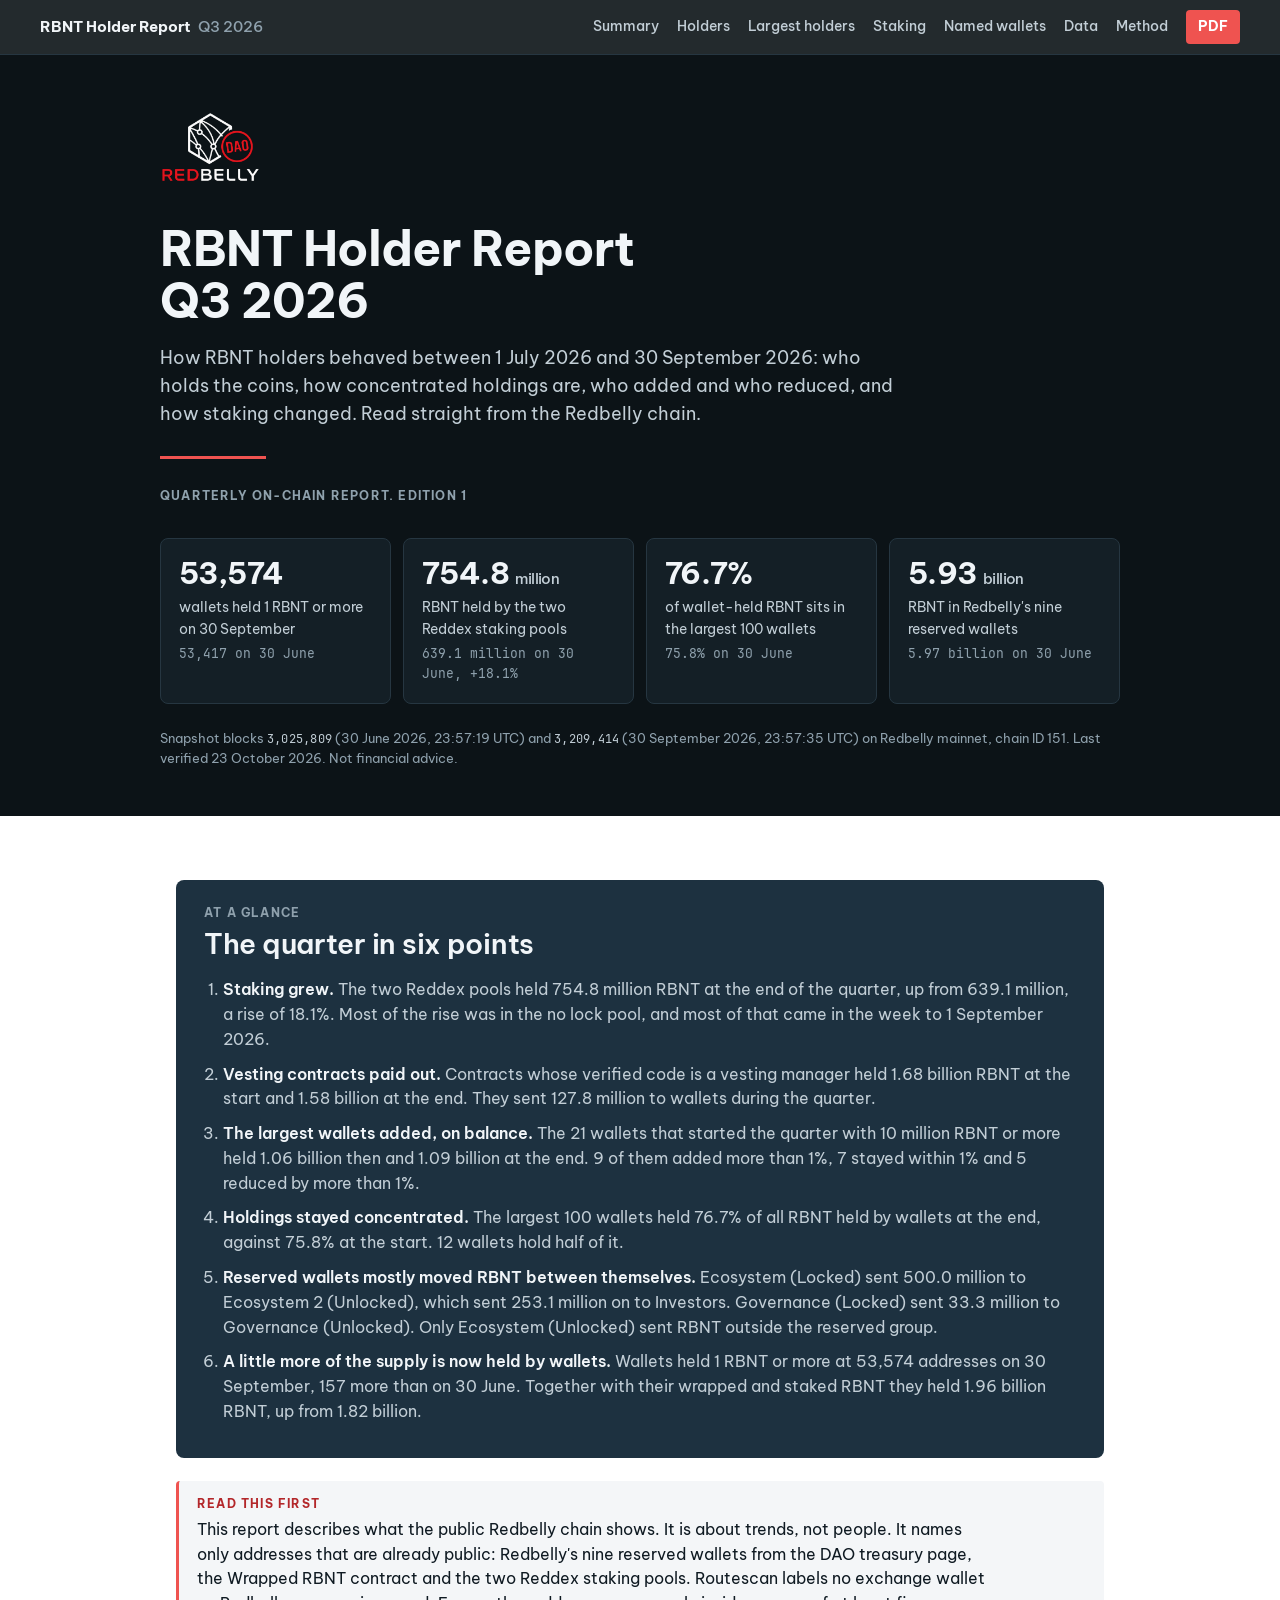
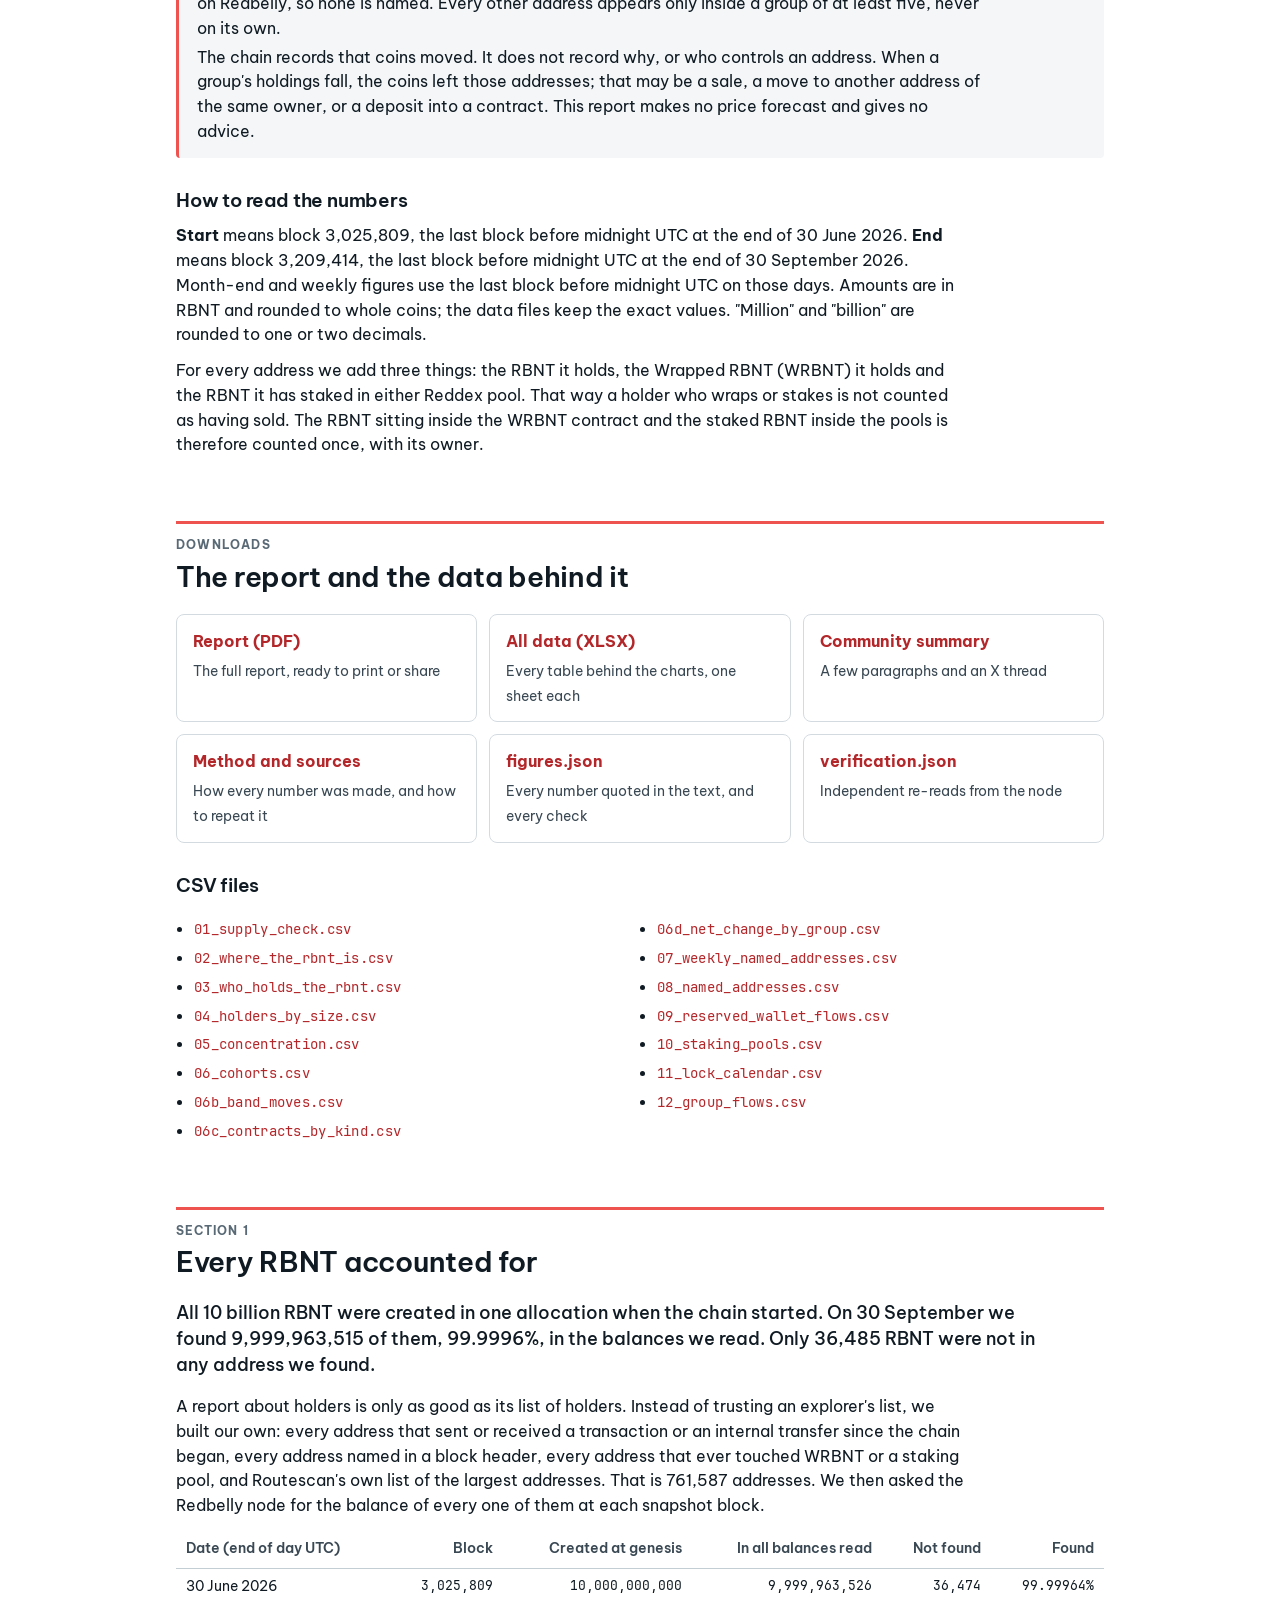
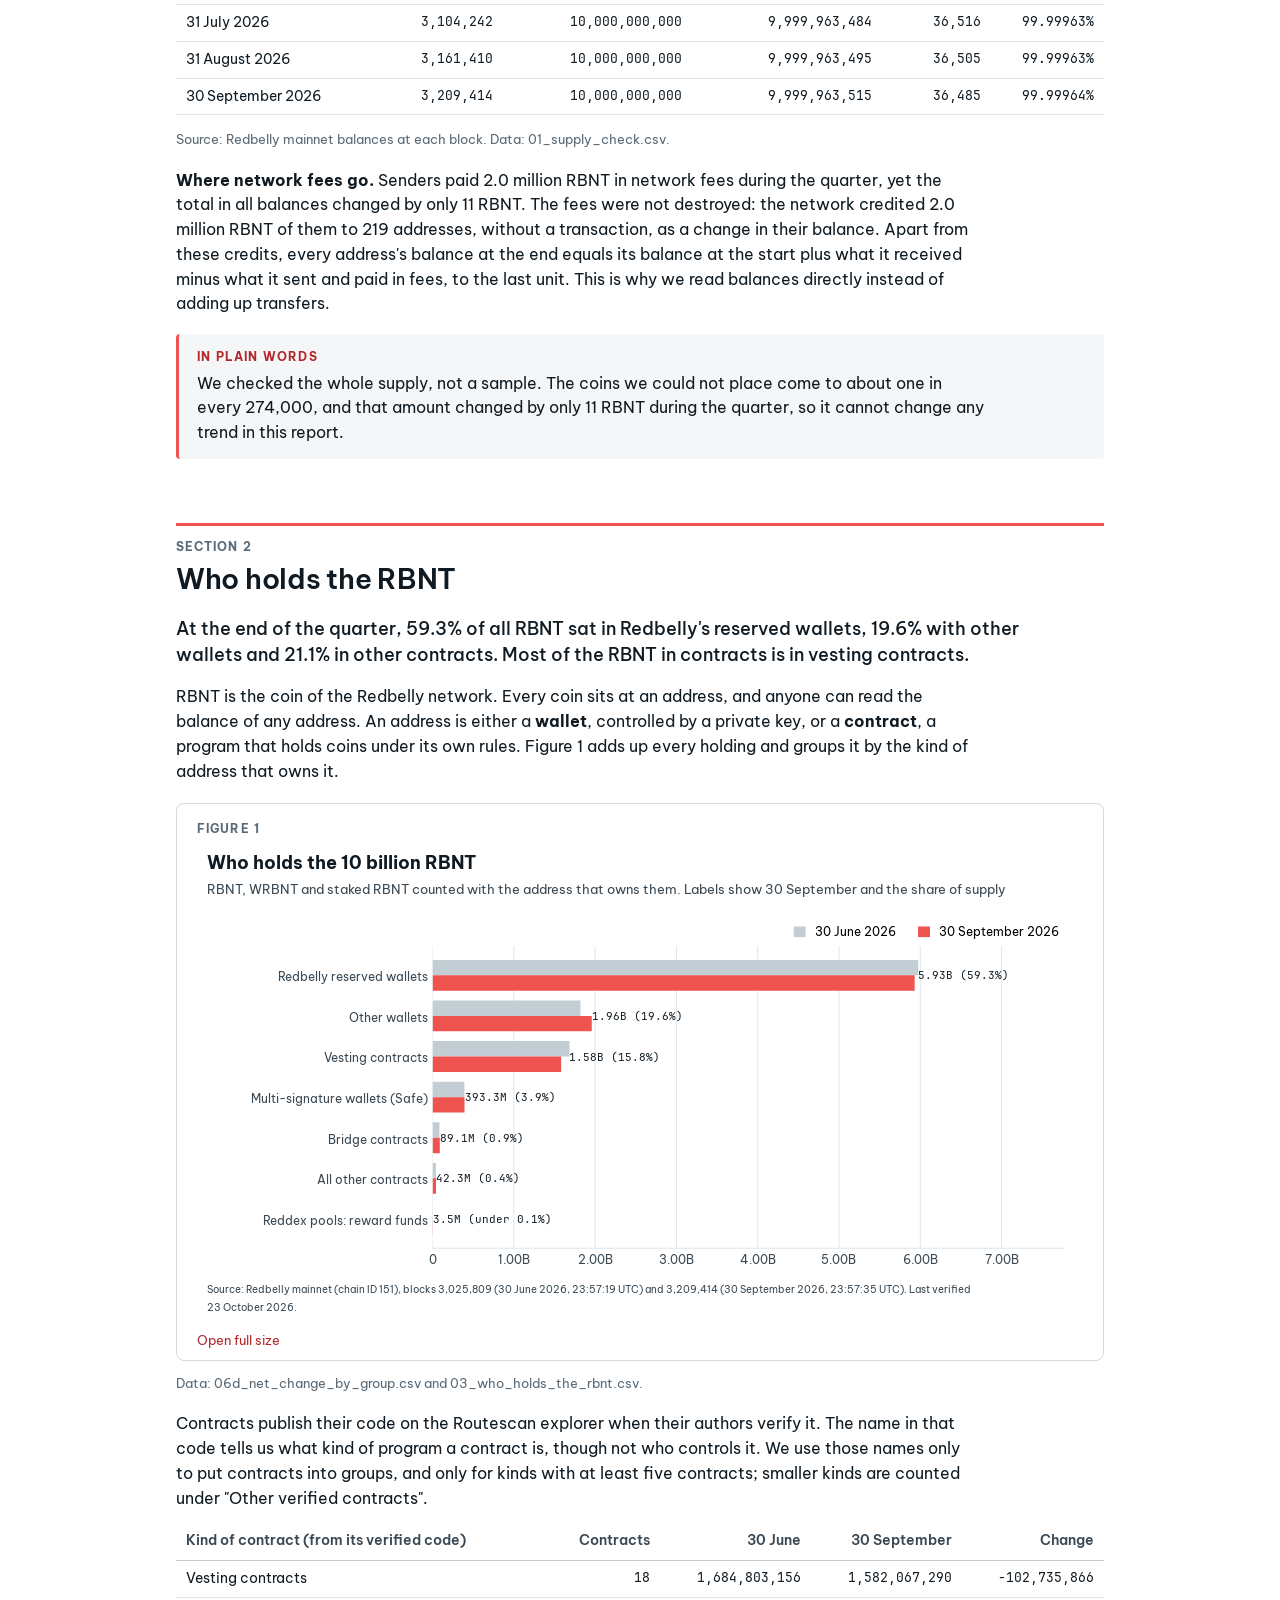
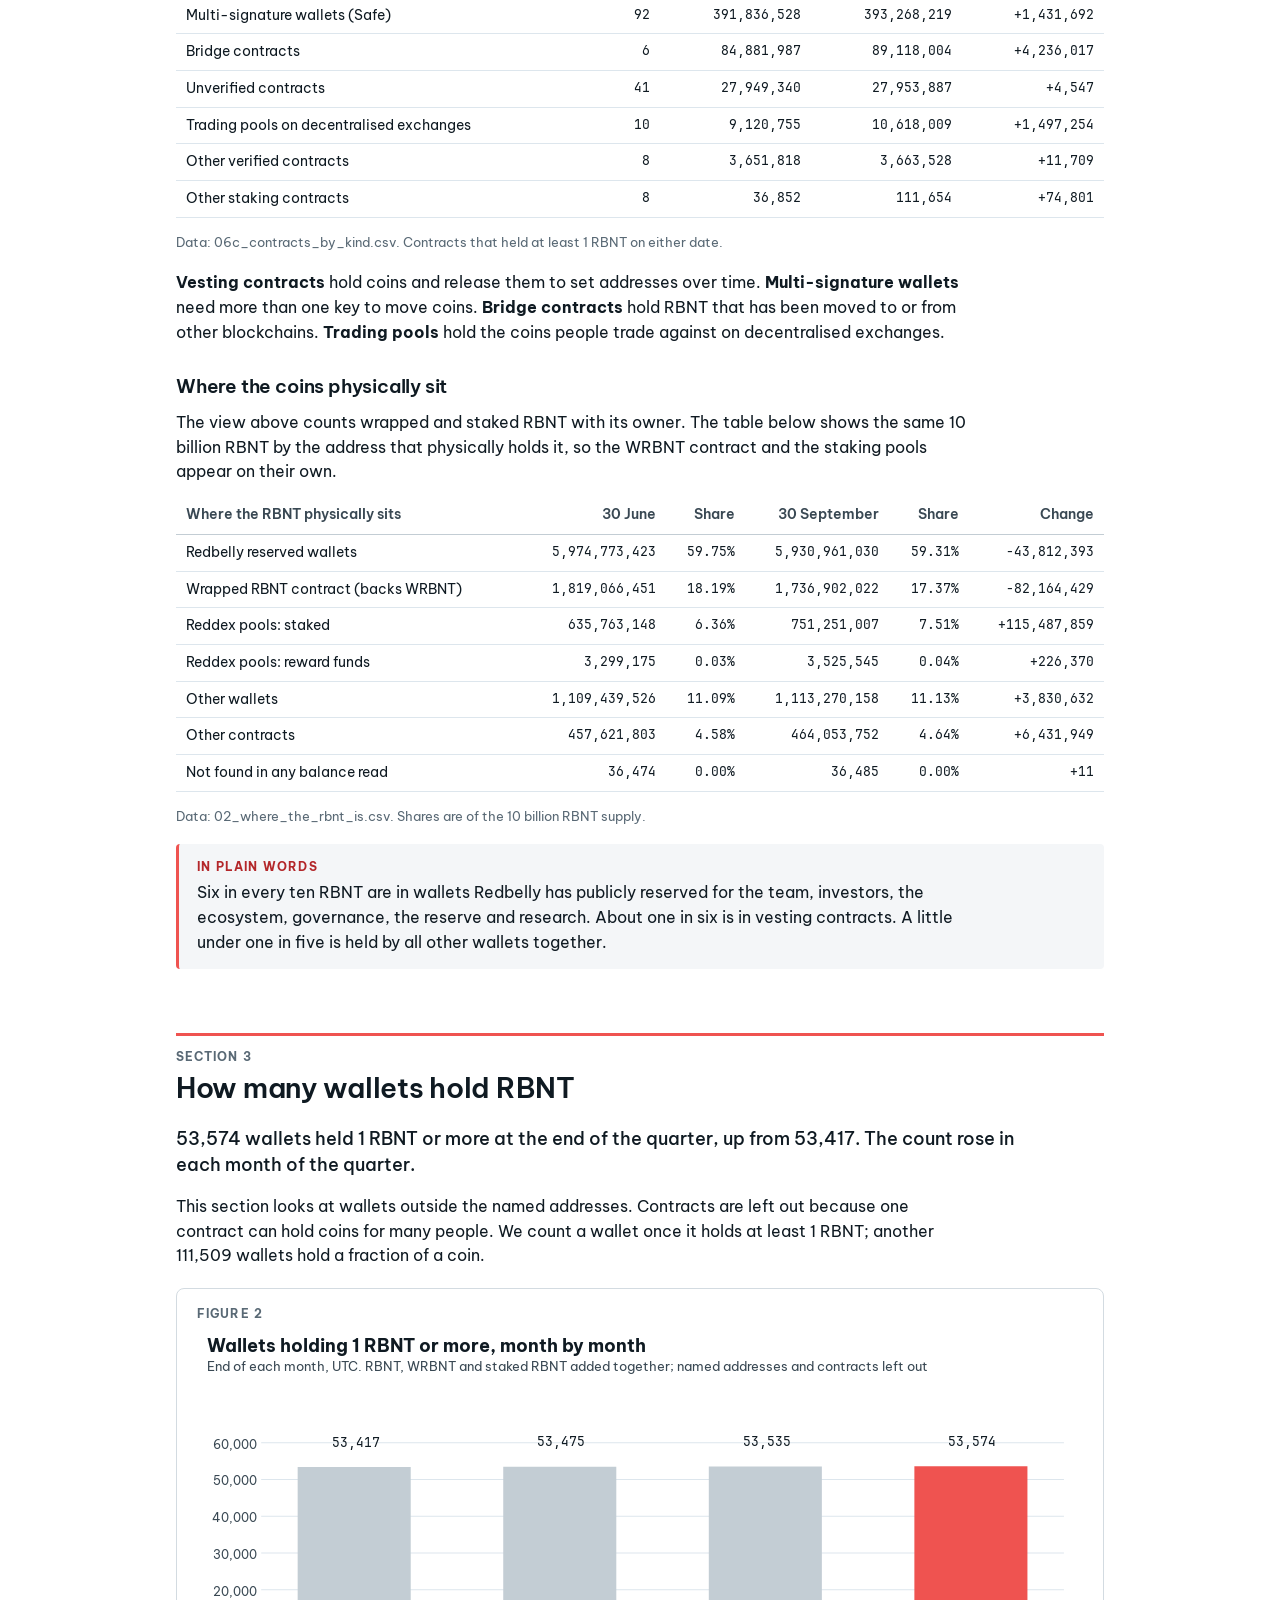
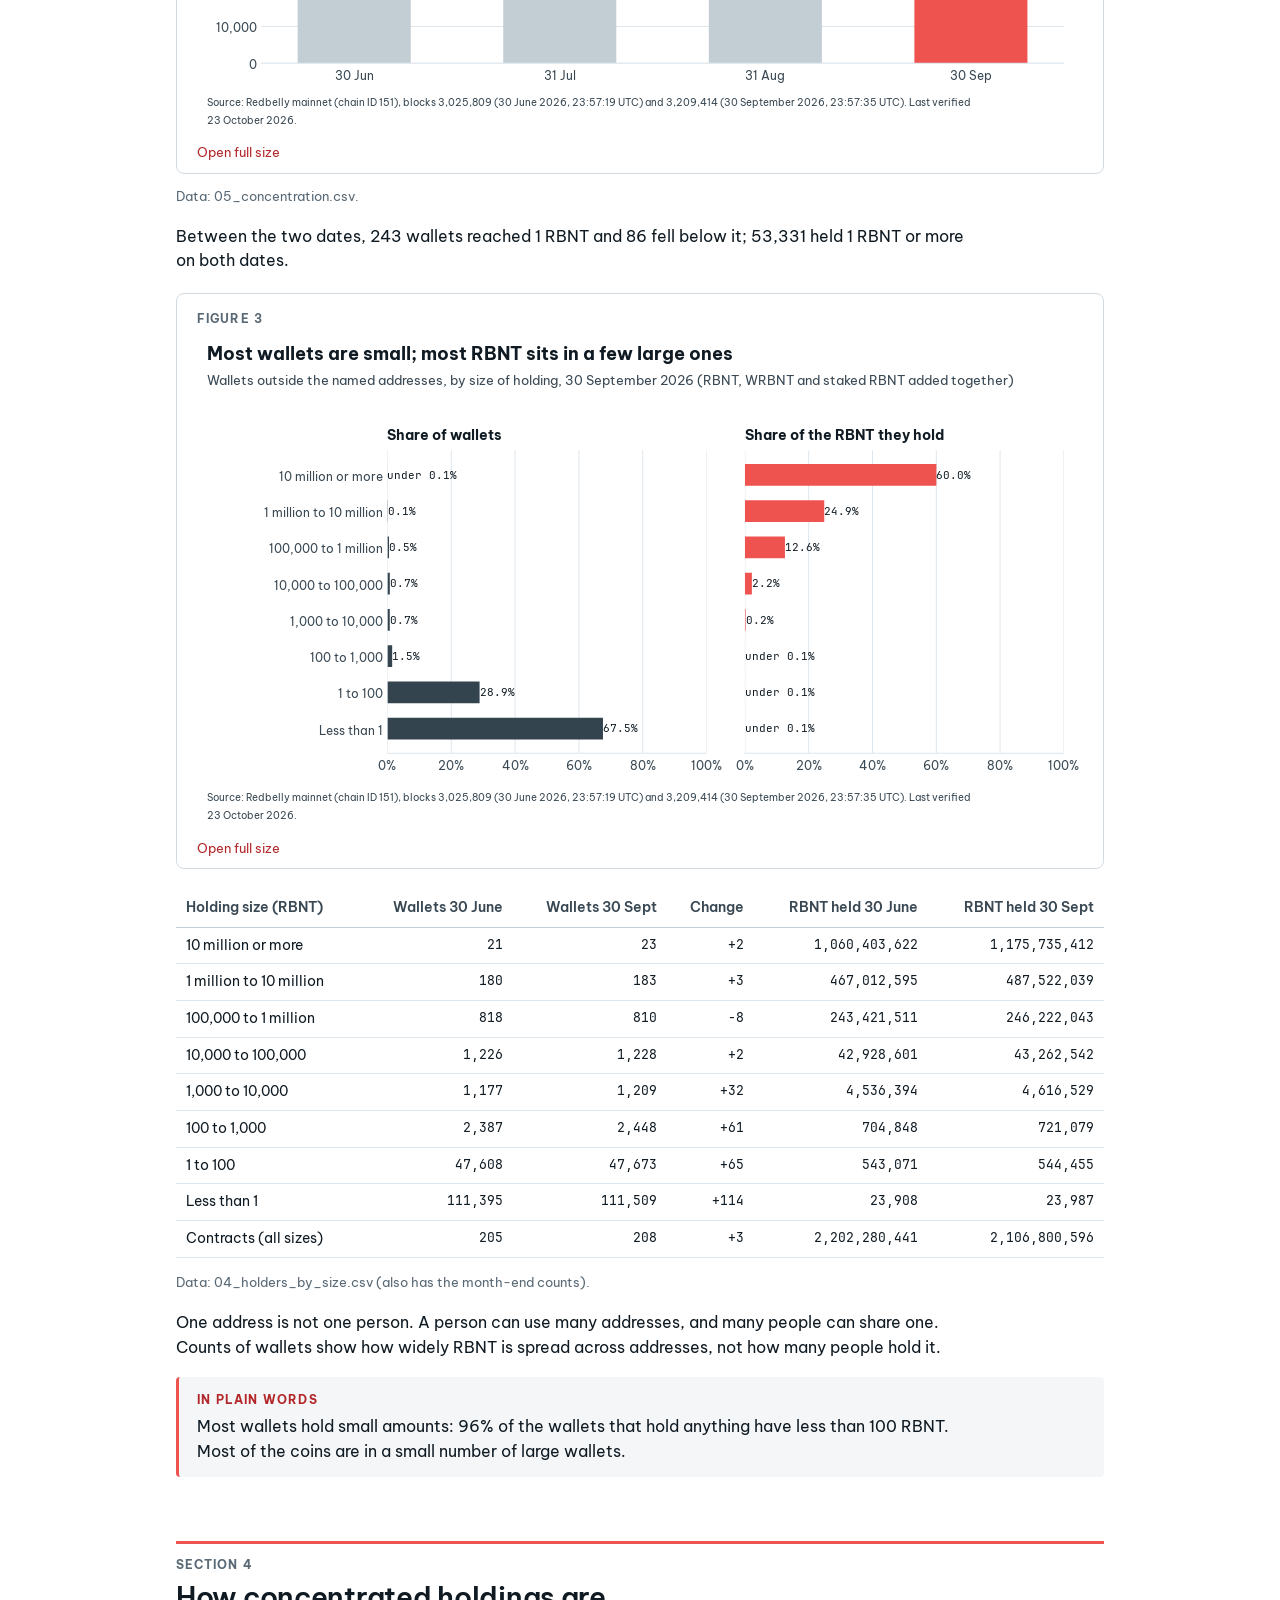
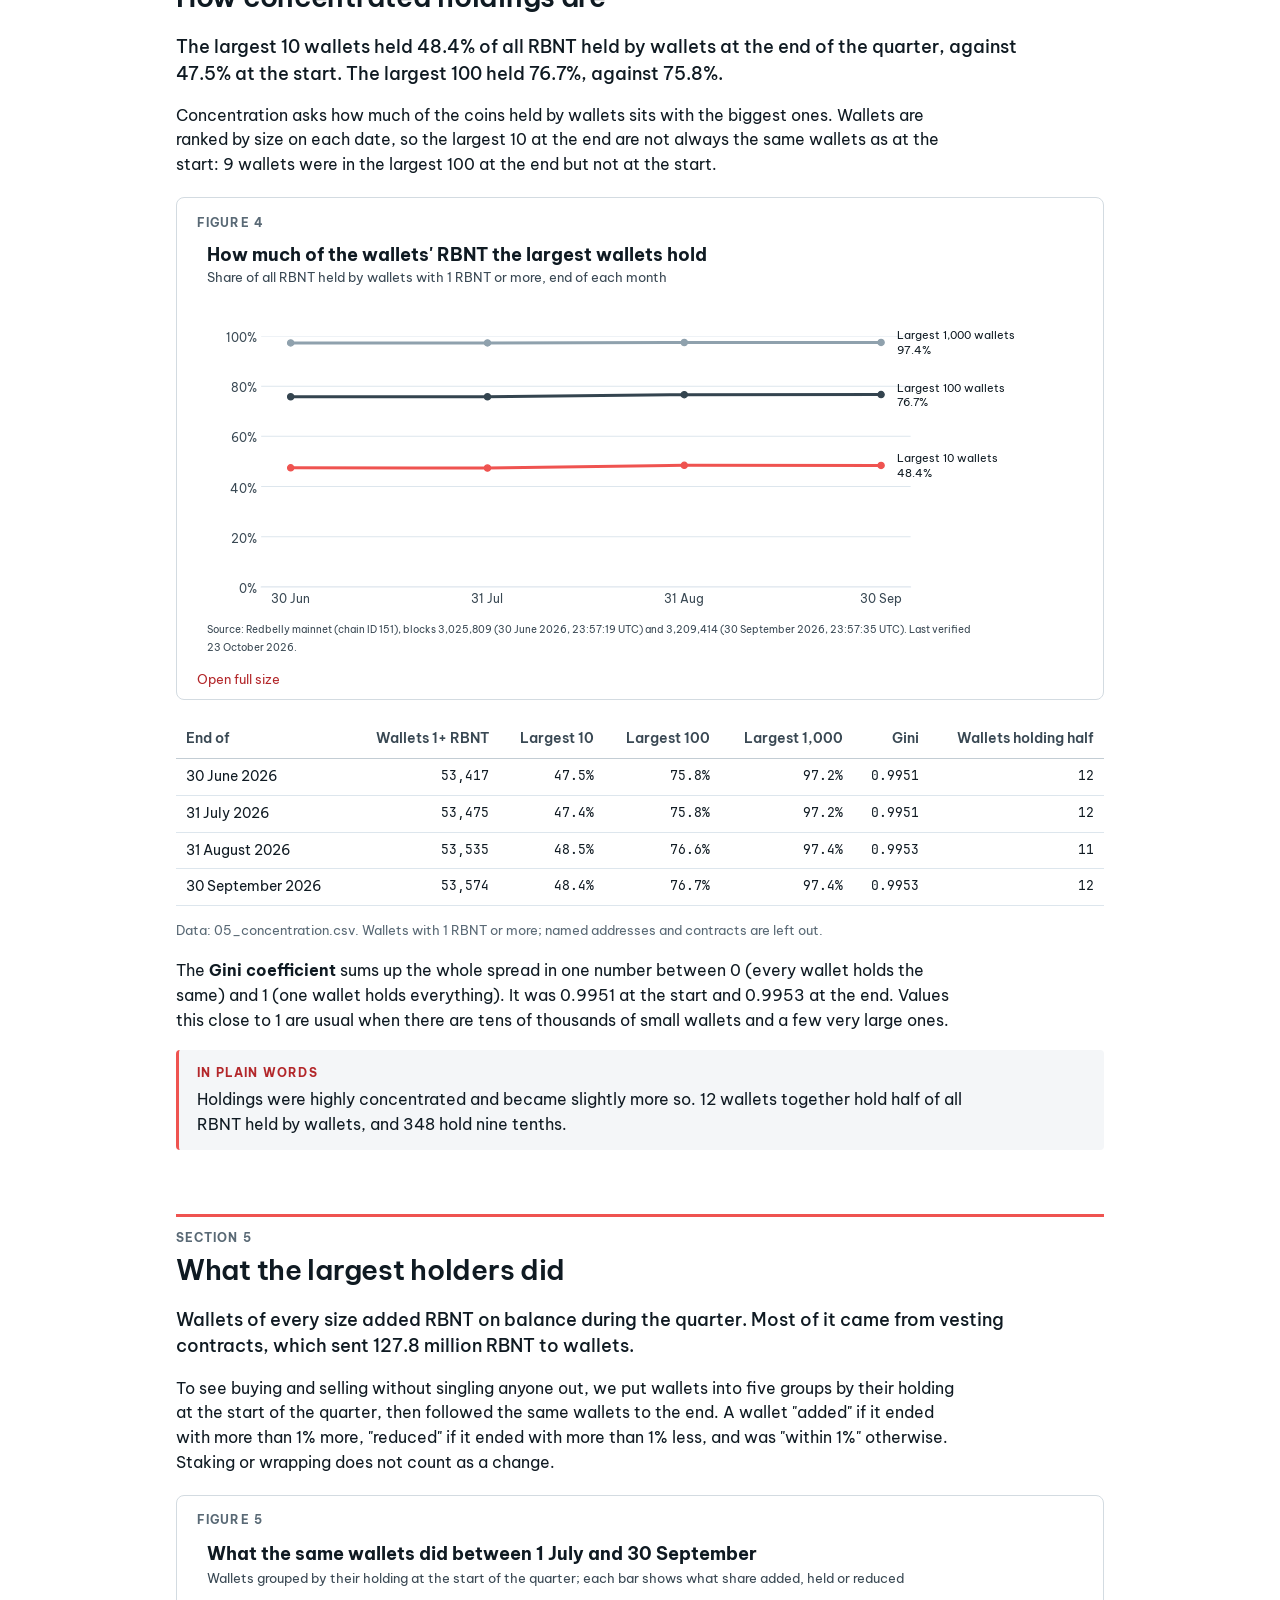
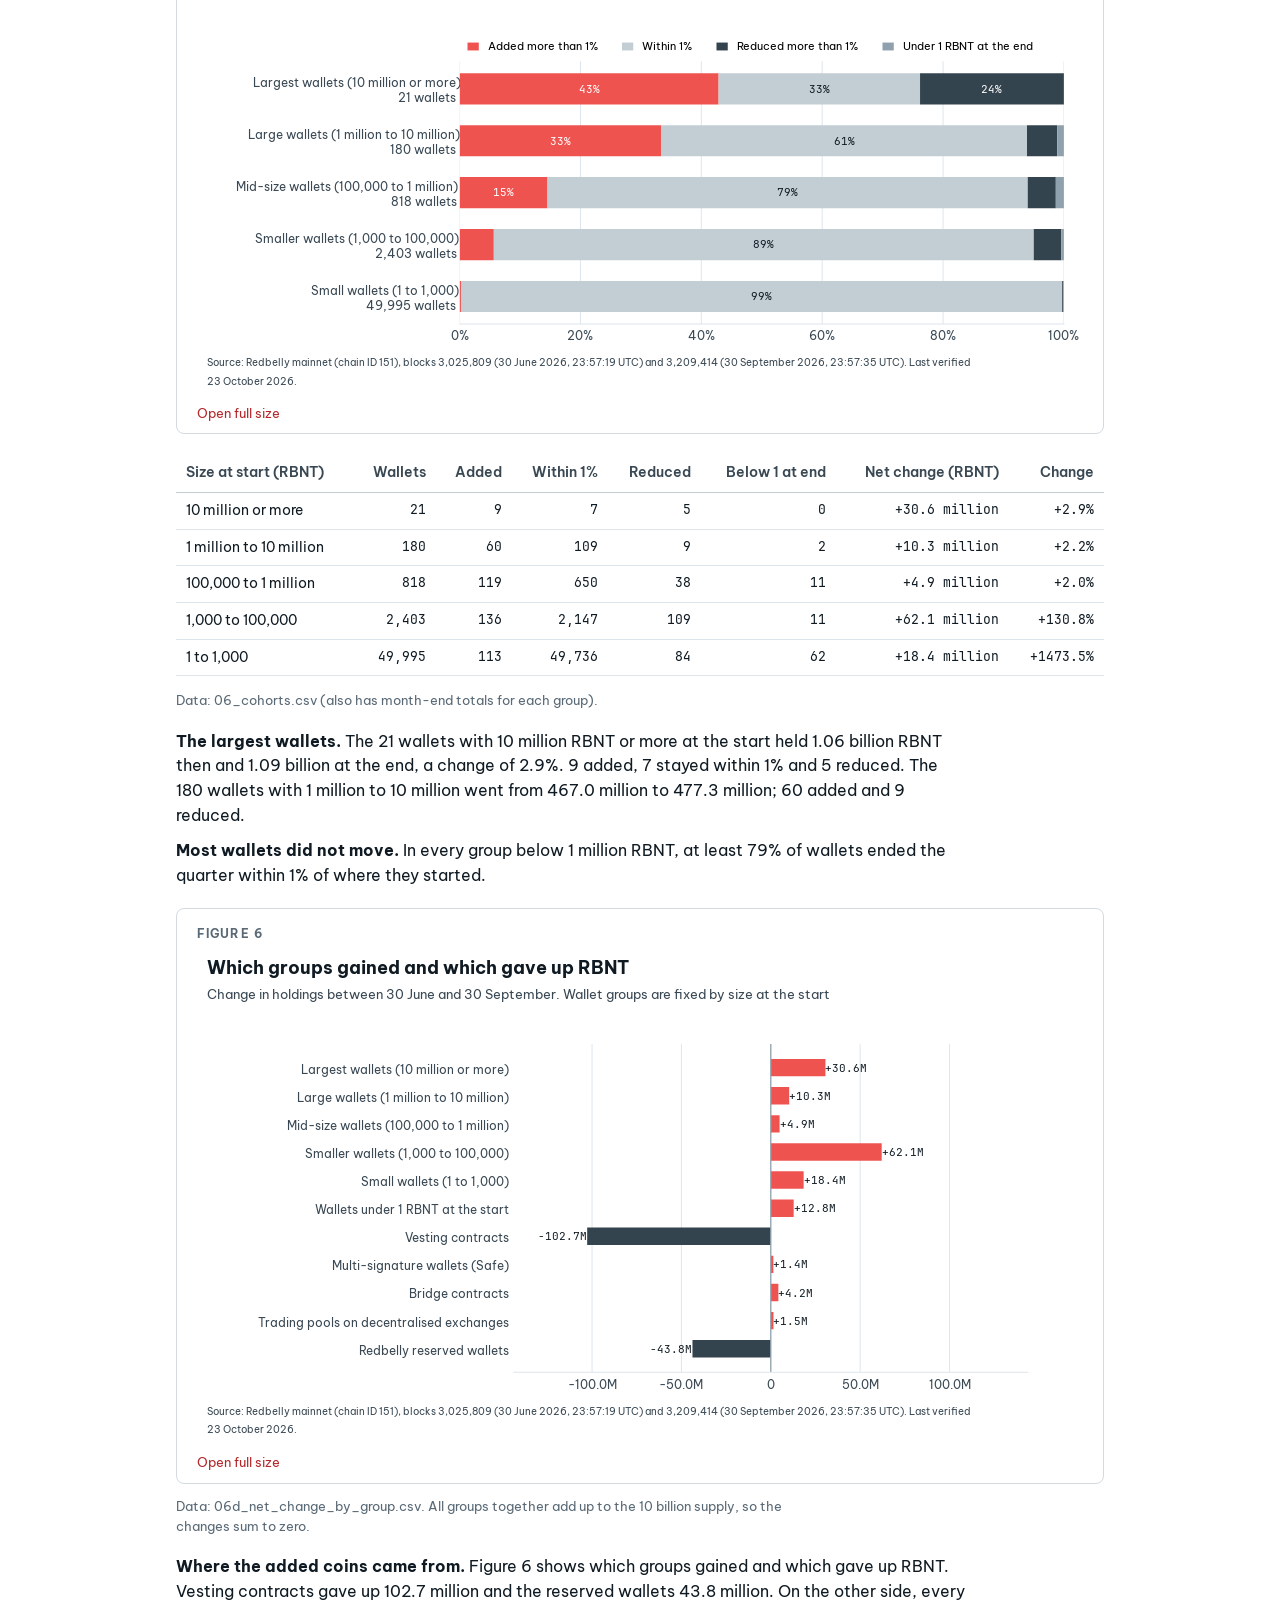
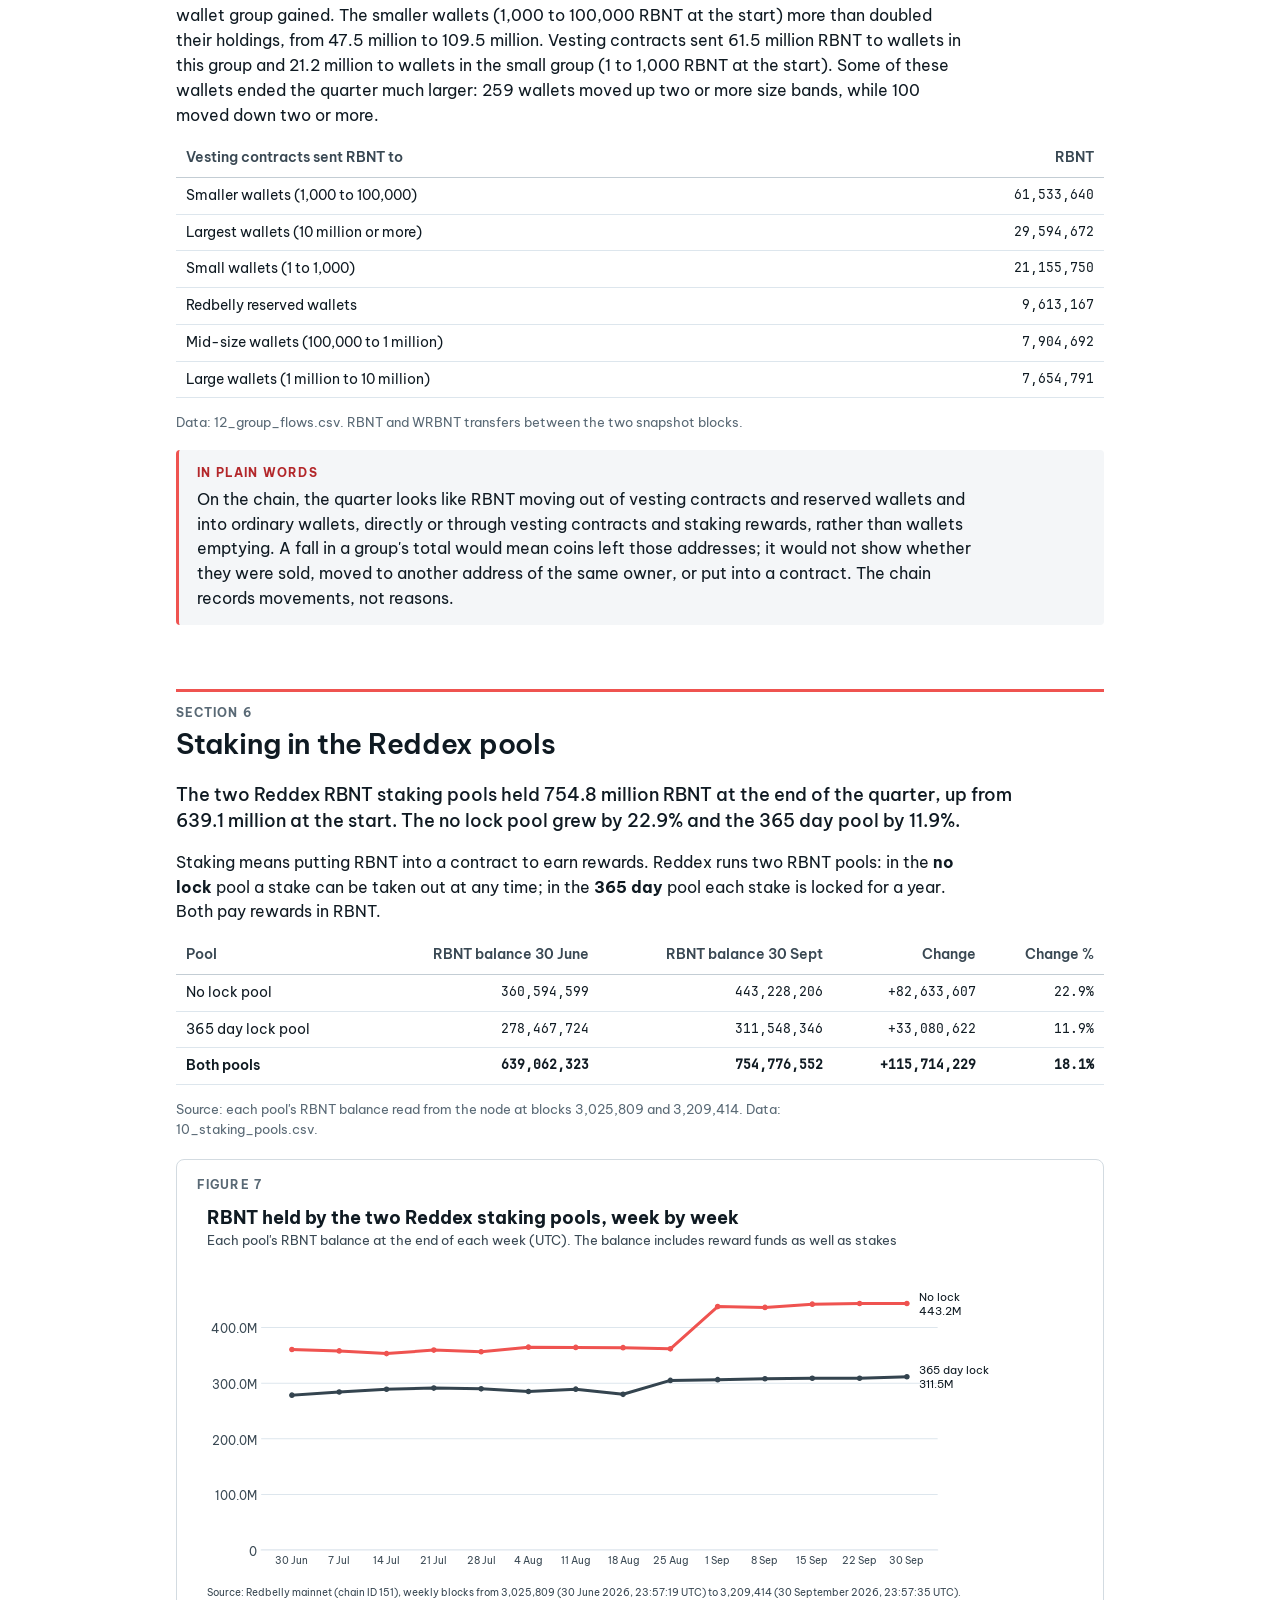
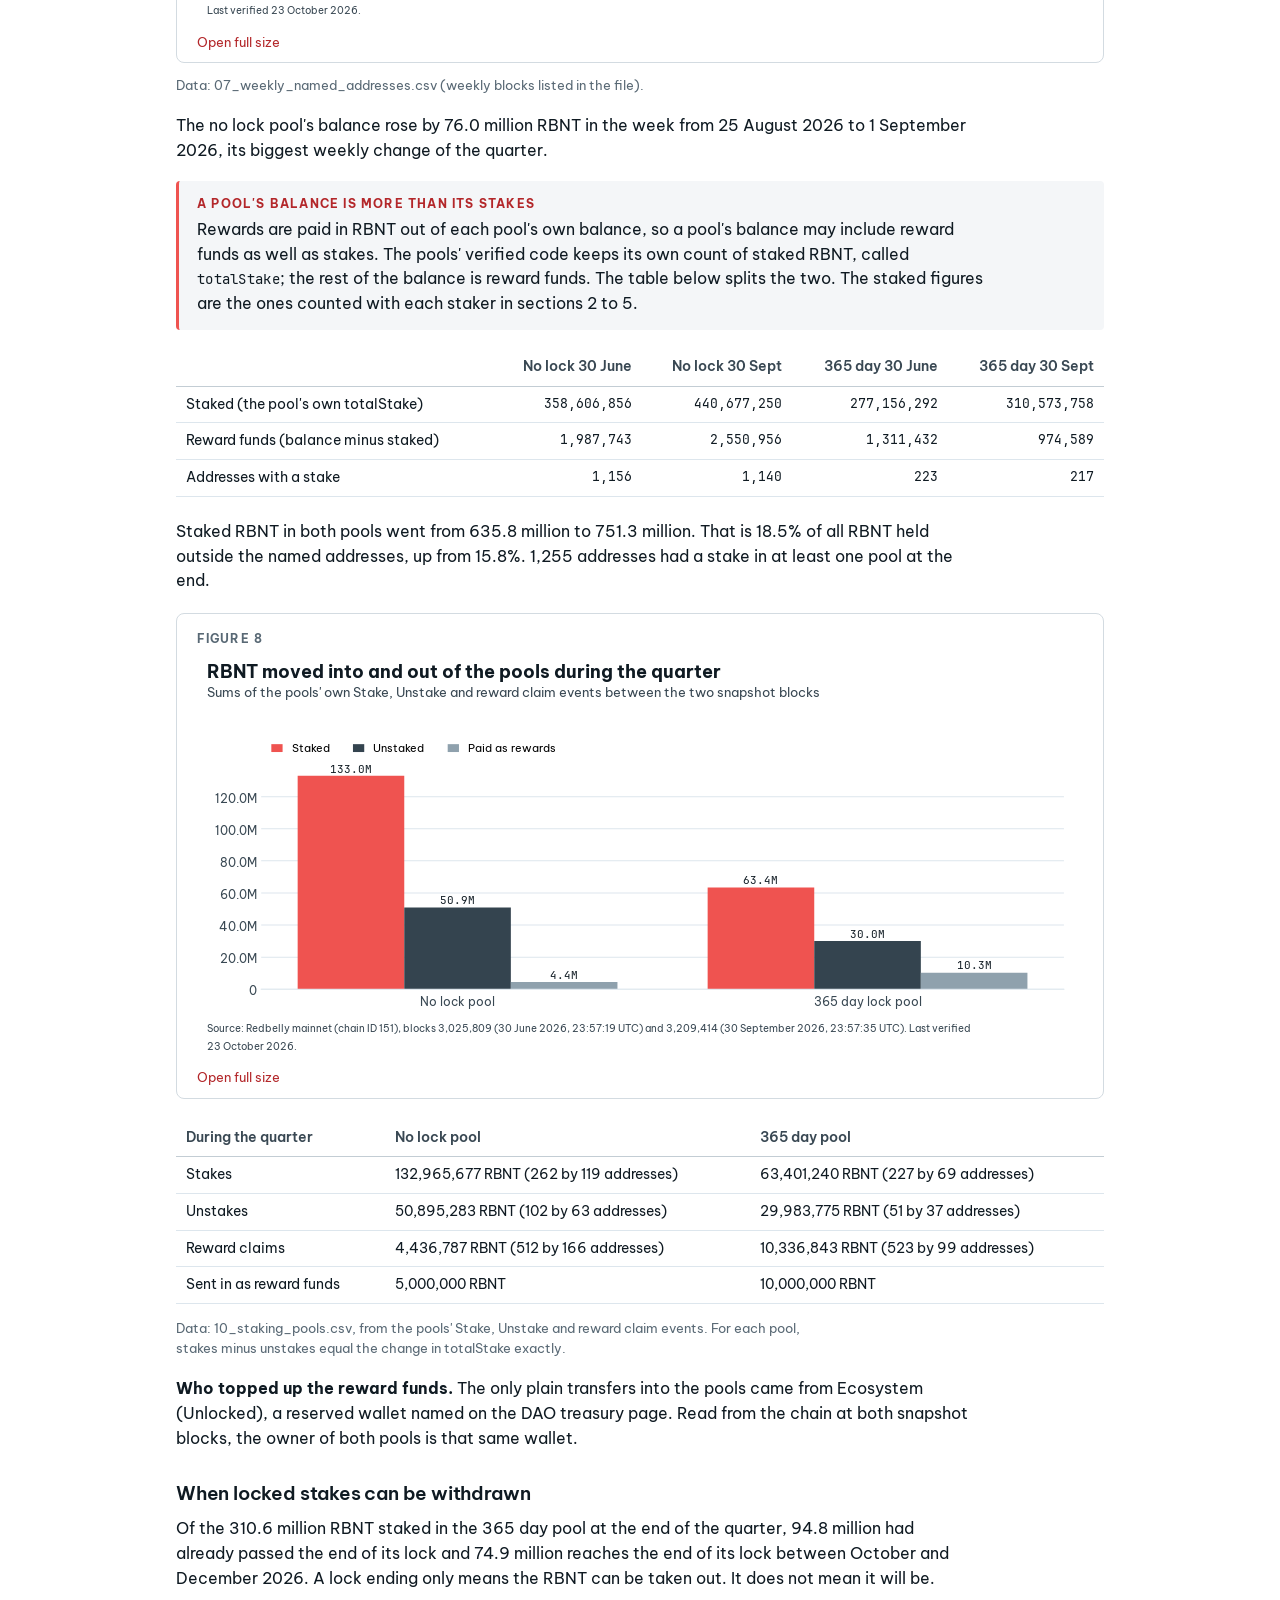
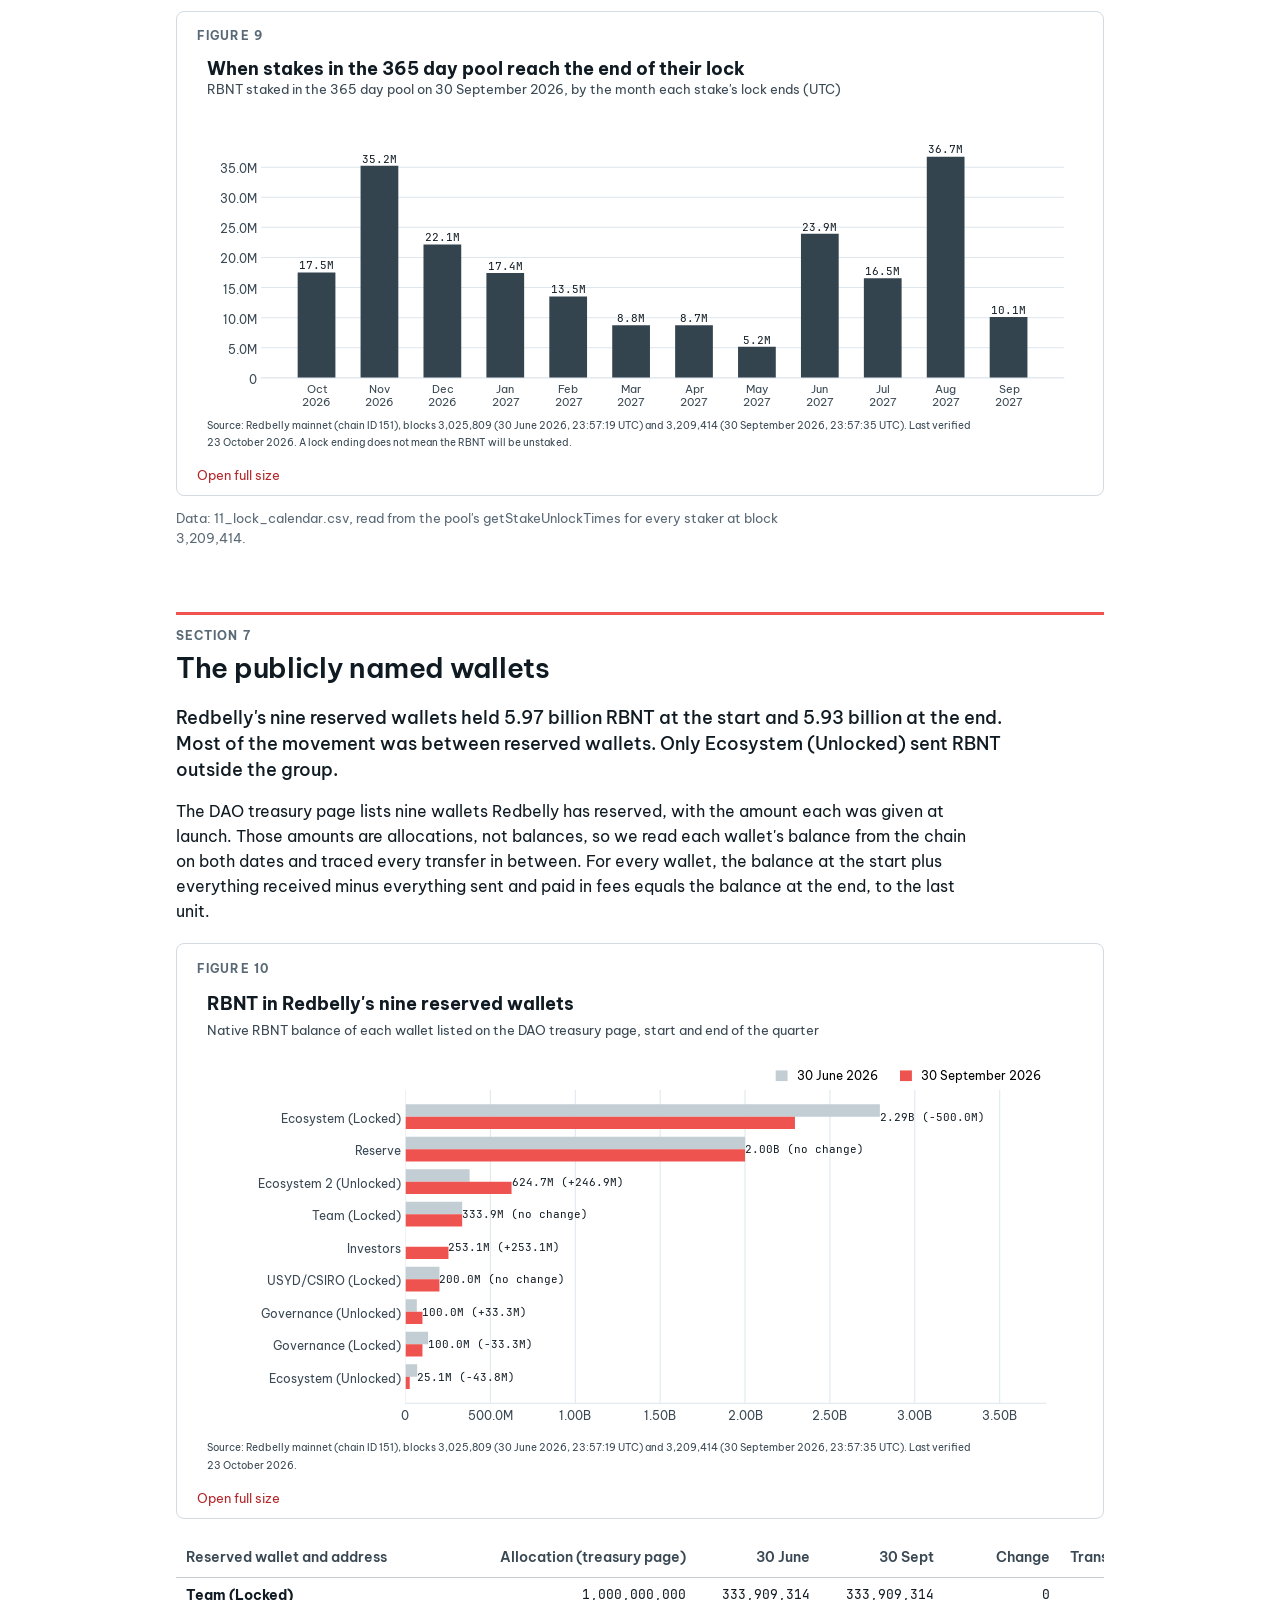
==== site/index.html @ 717b05c9 "Add website version of the report" ====
<!doctype html>
<html lang="en"><head><meta charset="utf-8"><meta name="viewport" content="width=device-width, initial-scale=1">
<title>RBNT Holder Report Q3 2026</title>
<meta name="description" content="How RBNT holders behaved between 1 July 2026 and 30 September 2026: holdings, concentration, accumulation, staking and the publicly named wallets, read from the Redbelly chain.">
<meta property="og:title" content="RBNT Holder Report Q3 2026"><meta property="og:description" content="How RBNT holders behaved between 1 July 2026 and 30 September 2026: holdings, concentration, accumulation, staking and the publicly named wallets, read from the Redbelly chain.">
<meta property="og:type" content="article"><meta property="og:image" content="og_1200x630.png">
<meta name="twitter:card" content="summary_large_image">
<link rel="icon" type="image/png" href="assets/icon.png">
<style>/* RBNT Holder Report. Values from the Redbelly DAO Task Board brand kit
   (light theme for the page, dark steel for hero and summary bands). */
@font-face { font-family: "Be Vietnam Pro"; font-weight: 400; src: url("assets/fonts/BeVietnamPro-Regular.ttf"); }
@font-face { font-family: "Be Vietnam Pro"; font-weight: 400; font-style: italic; src: url("assets/fonts/BeVietnamPro-Italic.ttf"); }
@font-face { font-family: "Be Vietnam Pro"; font-weight: 500; src: url("assets/fonts/BeVietnamPro-Medium.ttf"); }
@font-face { font-family: "Be Vietnam Pro"; font-weight: 600; src: url("assets/fonts/BeVietnamPro-SemiBold.ttf"); }
@font-face { font-family: "Be Vietnam Pro"; font-weight: 700; src: url("assets/fonts/BeVietnamPro-Bold.ttf"); }
@font-face { font-family: "JetBrains Mono"; font-weight: 400; src: url("assets/fonts/JetBrainsMono-Regular.ttf"); }
@font-face { font-family: "JetBrains Mono"; font-weight: 500; src: url("assets/fonts/JetBrainsMono-Medium.ttf"); }

:root {
  --brand: #EF5350;
  --primary: #B3272A;
  --surface: #EDF1F4;
  --card: #FFFFFF;
  --steel-light: #DDE6ED;
  --panel-edge: #D3DBE1;
  --on-surface: #0F1A22;
  --on-surface-variant: #394853;
  --outline: #596975;
  --outline-variant: #C3CDD4;
  --dark-surface: #0c1317;
  --dark-steel: #1d3140;
  --dark-slate: #141f26;
  --dark-edge: #263641;
  --dark-text: #f1f5f8;
  --dark-text-2: #c2ced6;
  --dark-muted: #8fa1ad;
  --dark-accent: #ffb3ae;
  --sans: "Be Vietnam Pro", ui-sans-serif, system-ui, sans-serif;
  --mono: "JetBrains Mono", ui-monospace, monospace;
}

@page {
  size: A4; margin: 16mm 16mm 20mm 16mm;
  @bottom-left { content: "RBNT Holder Report, Q3 2026. Not financial advice."; font-family: "Be Vietnam Pro", sans-serif; font-size: 7pt; color: #596975; }
  @bottom-right { content: counter(page) " / " counter(pages); font-family: "JetBrains Mono", monospace; font-size: 7pt; color: #596975; }
}
@page :first { margin: 0; @bottom-left { content: none; } @bottom-right { content: none; } }

* { box-sizing: border-box; }
html { background: #FFFFFF; }
body {
  margin: 0; font-family: var(--sans); font-size: 10.5pt; line-height: 1.5; color: var(--on-surface);
  background: #FFFFFF; -webkit-print-color-adjust: exact; print-color-adjust: exact;
}
.mono, code, .addr { font-family: var(--mono); font-size: 0.9em; letter-spacing: 0.02em; }
.addr { word-break: break-all; }
.addr-small { font-family: var(--mono); font-size: 6.8pt; color: var(--on-surface-variant); white-space: nowrap; }
table.first-wide td:first-child, table.first-wide th:first-child { white-space: nowrap; }
.checks { columns: 2; column-gap: 6mm; padding-left: 0; list-style: none; }
p { margin: 0 0 8pt; max-width: 170mm; }
a { color: var(--primary); text-decoration: none; }
h1, h2, h3 { margin: 0; letter-spacing: -0.01em; }
h2 { font-size: 18pt; font-weight: 600; margin: 0 0 6pt; }
h3 { font-size: 12pt; font-weight: 600; margin: 12pt 0 4pt; }
.label { font-size: 8pt; font-weight: 700; letter-spacing: 0.1em; text-transform: uppercase; color: var(--outline); }

/* Cover: dark steel band */
.cover {
  height: 297mm; width: 210mm; background: var(--dark-surface); color: var(--dark-text);
  padding: 22mm 18mm 16mm; display: flex; flex-direction: column; page-break-after: always;
}
.cover .logo { height: 22mm; width: auto; align-self: flex-start; }
.cover .label { color: var(--dark-muted); }
.cover h1 { font-size: 34pt; line-height: 1.1; font-weight: 700; letter-spacing: -0.02em; margin: 22mm 0 4mm; }
.cover .sub { font-size: 14pt; color: var(--dark-text-2); max-width: 150mm; }
.cover .accent-rule { width: 28mm; height: 3px; background: var(--brand); margin: 8mm 0; }
.tiles { display: grid; grid-template-columns: 1fr 1fr; gap: 4mm; margin-top: auto; }
.tile { background: var(--dark-slate); border: 1px solid var(--dark-edge); border-radius: 8px; padding: 5mm; }
.tile .big { font-size: 22pt; font-weight: 700; letter-spacing: -0.02em; line-height: 1.1; }
.tile .big small { font-size: 11pt; font-weight: 500; color: var(--dark-text-2); }
.tile .what { color: var(--dark-text-2); font-size: 9.5pt; margin-top: 2mm; }
.tile .was { color: var(--dark-muted); font-size: 8.5pt; margin-top: 1mm; font-family: var(--mono); }
.cover .verified { margin-top: 6mm; font-size: 8.5pt; color: var(--dark-muted); }
.cover .verified .mono { color: var(--dark-text-2); }

/* Summary band, dark in both themes */
.band { background: var(--dark-steel); color: var(--dark-text); border-radius: 8px; padding: 6mm 7mm; margin: 0 0 6mm; }
.band h2 { color: var(--dark-text); }
.band .label { color: var(--dark-muted); }
.band ol { margin: 3mm 0 0; padding-left: 5mm; }
.band li { margin-bottom: 2.4mm; color: var(--dark-text-2); }
.band li b { color: var(--dark-text); font-weight: 600; }

section { page-break-before: always; }
section.flow { page-break-before: auto; }
.section-head { border-top: 3px solid var(--brand); padding-top: 3mm; margin-bottom: 4mm; }
.lead { font-size: 12pt; font-weight: 500; line-height: 1.45; color: var(--on-surface); margin-bottom: 4mm; }

.card { background: var(--card); border: 1px solid var(--panel-edge); border-radius: 8px; padding: 3mm 3mm 2mm; margin: 4mm 0; page-break-inside: avoid; }
.card svg { width: 100%; height: auto; display: block; }
.card .figno { font-size: 8pt; font-weight: 700; letter-spacing: 0.1em; color: var(--outline); padding: 1mm 2mm 0; }

.plain { background: #F4F6F8; border-left: 3px solid var(--brand); border-radius: 4px; padding: 3mm 4mm; margin: 4mm 0; page-break-inside: avoid; }
.plain .label { color: var(--primary); }
.plain p { margin: 1mm 0 0; }

table { width: 100%; border-collapse: collapse; font-size: 8.8pt; margin: 3mm 0 5mm; background: var(--card); page-break-inside: avoid; }
th { text-align: left; font-weight: 600; color: var(--on-surface-variant); border-bottom: 1px solid var(--outline-variant); padding: 1.6mm 2mm; vertical-align: bottom; }
td { border-bottom: 1px solid var(--steel-light); padding: 1.4mm 2mm; vertical-align: top; }
td.n, th.n { text-align: right; white-space: nowrap; }
td.n { font-family: var(--mono); font-size: 8.4pt; }
tr.total td { font-weight: 600; border-top: 1px solid var(--outline-variant); }
.src { font-size: 8pt; color: var(--outline); margin-top: -3mm; margin-bottom: 4mm; }

.checks li { margin-bottom: 1mm; break-inside: avoid; }
.tick { color: #15803D; font-weight: 700; }
.glossary dt { font-weight: 600; margin-top: 2mm; }
.glossary dd { margin: 0 0 1mm 0; color: var(--on-surface-variant); }
.small { font-size: 8.8pt; color: var(--on-surface-variant); }
.cols { display: grid; grid-template-columns: 1fr 1fr; gap: 6mm; }
.footer-note { font-size: 8pt; color: var(--outline); border-top: 1px solid var(--outline-variant); padding-top: 2mm; margin-top: 8mm; }
table.sources td:nth-child(2) { word-break: break-all; font-size: 7.6pt; width: 34%; }
table.sources td:last-child { white-space: nowrap; }

/* ---------- Screen (the website). Print and PDF use the rules above. ---------- */
.screen-only { display: none; }
@media screen {
  .screen-only { display: block; }
  body { font-size: 16px; line-height: 1.55; }
  p { max-width: 72ch; }
  body > section, main.doc { max-width: 960px; margin: 0 auto; padding: 0 16px; }
  body > section { margin-top: 64px; scroll-margin-top: 72px; }
  section, section.flow { page-break-before: auto; }
  .section-head { padding-top: 12px; margin-bottom: 16px; }
  h2 { font-size: 28px; }
  h3 { font-size: 19px; margin: 28px 0 8px; }
  .lead { font-size: 18px; margin-bottom: 16px; }
  .label { font-size: 12px; }

  .nav {
    position: sticky; top: 0; z-index: 20; display: flex; align-items: center; justify-content: space-between;
    gap: 16px; flex-wrap: wrap; padding: 10px max(16px, calc((100% - 1200px) / 2));
    background: rgba(12, 19, 23, 0.9); backdrop-filter: blur(14px); -webkit-backdrop-filter: blur(14px);
    border-bottom: 1px solid var(--dark-edge);
  }
  .nav a { color: var(--dark-text-2); font-size: 14px; font-weight: 500; }
  .nav a:hover { color: var(--dark-accent); }
  .nav .brand { color: var(--dark-text); font-weight: 700; font-size: 15px; }
  .nav .brand span { color: var(--dark-muted); font-weight: 500; margin-left: 4px; }
  .nav .links { display: flex; gap: 18px; flex-wrap: wrap; align-items: center; }
  .nav .pdf { background: var(--brand); color: #fff; padding: 6px 12px; border-radius: 4px; font-weight: 700; }
  .nav .pdf:hover { color: #fff; filter: brightness(1.06); }

  .cover { width: auto; height: auto; min-height: 0; padding: 56px max(16px, calc((100% - 960px) / 2)) 48px; }
  .cover .logo { height: 72px; }
  .cover h1 { font-size: clamp(34px, 6vw, 48px); margin: 40px 0 16px; }
  .cover .sub { font-size: 18px; max-width: 62ch; }
  .cover .accent-rule { margin: 28px 0; }
  .tiles { grid-template-columns: repeat(4, 1fr); gap: 12px; margin-top: 32px; }
  .tile { padding: 18px; }
  .tile .big { font-size: 30px; }
  .tile .what { font-size: 14px; }
  .tile .was { font-size: 13px; }
  .cover .verified { margin-top: 24px; font-size: 13px; }

  .band { padding: 24px 28px; }
  .band li { margin-bottom: 10px; }
  .plain { padding: 14px 18px; margin: 18px 0; }
  .card { padding: 12px 12px 10px; margin: 20px 0; }
  .card .figno { font-size: 12px; }
  .fullsize { font-size: 13px; padding: 4px 8px 0; }
  .src { font-size: 13px; margin-top: -8px; margin-bottom: 18px; }
  .small { font-size: 14px; }

  .tablewrap { overflow-x: auto; -webkit-overflow-scrolling: touch; margin: 12px 0 22px; }
  table { font-size: 14px; margin: 0; }
  td.n { font-size: 13px; }
  th { padding: 8px 10px; }
  td { padding: 7px 10px; }
  .addr-small { font-size: 11px; }
  table.sources td:nth-child(2) { font-size: 12px; }

  .checks { columns: 2; }
  .dl-grid { display: grid; grid-template-columns: repeat(3, 1fr); gap: 12px; margin: 8px 0 20px; }
  .dl { display: block; background: var(--card); border: 1px solid var(--panel-edge); border-radius: 8px; padding: 14px 16px; color: var(--on-surface); }
  .dl:hover { border-color: var(--brand); }
  .dl b { display: block; color: var(--primary); margin-bottom: 4px; }
  .dl span { font-size: 14px; color: var(--on-surface-variant); }
  .csvs { columns: 2; padding-left: 18px; }
  .csvs li { margin-bottom: 4px; }

  main.doc { padding-top: 32px; padding-bottom: 64px; }
  main.doc h1 { font-size: 32px; margin: 16px 0 12px; }
  main.doc h2 { margin-top: 36px; border-top: 3px solid var(--brand); padding-top: 12px; }
  main.doc code { background: #F4F6F8; padding: 1px 4px; border-radius: 4px; }
  main.doc pre { background: #F4F6F8; padding: 12px; border-radius: 8px; overflow-x: auto; }
  main.doc table { display: block; overflow-x: auto; }
  main.doc blockquote { margin: 12px 0; padding: 10px 14px; background: #F4F6F8; border-left: 3px solid var(--brand); border-radius: 4px; }
  main.doc img { max-width: 100%; height: auto; border-radius: 8px; }
  body { padding-bottom: 64px; }
}
@media screen and (max-width: 860px) {
  .tiles { grid-template-columns: 1fr 1fr; }
  .dl-grid { grid-template-columns: 1fr 1fr; }
  .nav .links { gap: 12px; }
}
@media screen and (max-width: 560px) {
  .tiles, .dl-grid { grid-template-columns: 1fr; }
  .checks, .csvs { columns: 1; }
  .nav .links a:not(.pdf) { display: none; }
  h2 { font-size: 24px; }
}
</style></head><body id="top"><nav class="nav screen-only"><a class="brand" href="#top">RBNT Holder Report <span>Q3 2026</span></a><div class="links"><a href="#glance">Summary</a><a href="#s2">Holders</a><a href="#s5">Largest holders</a><a href="#s6">Staking</a><a href="#s7">Named wallets</a><a href="#downloads">Data</a><a href="method.html">Method</a><a class="pdf" href="RBNT_Holder_Report_Q3_2026.pdf">PDF</a></div></nav>
<div class="cover">
  <img class="logo" src="[data-uri]" alt="Redbelly DAO">
  <h1>RBNT Holder Report<br>Q3 2026</h1>
  <div class="sub">How RBNT holders behaved between 1 July 2026 and 30 September 2026: who holds the coins,
  how concentrated holdings are, who added and who reduced, and how staking changed. Read straight from the Redbelly chain.</div>
  <div class="accent-rule"></div>
  <div class="label">Quarterly on-chain report. Edition 1</div>
  <div class="tiles"><div class="tile"><div class="big">53,574 <small></small></div><div class="what">wallets held 1 RBNT or more on 30 September</div><div class="was">53,417 on 30 June</div></div><div class="tile"><div class="big">754.8 <small>million</small></div><div class="what">RBNT held by the two Reddex staking pools</div><div class="was">639.1 million on 30 June, +18.1%</div></div><div class="tile"><div class="big">76.7% <small></small></div><div class="what">of wallet-held RBNT sits in the largest 100 wallets</div><div class="was">75.8% on 30 June</div></div><div class="tile"><div class="big">5.93 <small>billion</small></div><div class="what">RBNT in Redbelly&#x27;s nine reserved wallets</div><div class="was">5.97 billion on 30 June</div></div></div>
  <div class="verified">Snapshot blocks <span class="mono">3,025,809</span> (30 June 2026, 23:57:19 UTC) and <span class="mono">3,209,414</span> (30 September 2026, 23:57:35 UTC)
  on Redbelly mainnet, chain ID 151. Last verified 23 October 2026. Not financial advice.</div>
</div>
<section id="glance" class="flow" style="page-break-before:auto">
<div class="band"><div class="label">At a glance</div><h2>The quarter in six points</h2><ol><li><b>Staking grew.</b> The two Reddex pools held 754.8 million RBNT at the end of the quarter, up from 639.1 million, a rise of 18.1%. Most of the rise was in the no lock pool, and most of that came in the week to 1 September 2026.</li><li><b>Vesting contracts paid out.</b> Contracts whose verified code is a vesting manager held 1.68 billion RBNT at the start and 1.58 billion at the end. They sent 127.8 million to wallets during the quarter.</li><li><b>The largest wallets added, on balance.</b> The 21 wallets that started the quarter with 10 million RBNT or more held 1.06 billion then and 1.09 billion at the end. 9 of them added more than 1%, 7 stayed within 1% and 5 reduced by more than 1%.</li><li><b>Holdings stayed concentrated.</b> The largest 100 wallets held 76.7% of all RBNT held by wallets at the end, against 75.8% at the start. 12 wallets hold half of it.</li><li><b>Reserved wallets mostly moved RBNT between themselves.</b> Ecosystem (Locked) sent 500.0 million to Ecosystem 2 (Unlocked), which sent 253.1 million on to Investors. Governance (Locked) sent 33.3 million to Governance (Unlocked). Only Ecosystem (Unlocked) sent RBNT outside the reserved group.</li><li><b>A little more of the supply is now held by wallets.</b> Wallets held 1 RBNT or more at 53,574 addresses on 30 September, 157 more than on 30 June. Together with their wrapped and staked RBNT they held 1.96 billion RBNT, up from 1.82 billion.</li></ol></div>
<div class="plain"><div class="label">Read this first</div>
<p>This report describes what the public Redbelly chain shows. It is about trends, not people. It names only addresses that
are already public: Redbelly's nine reserved wallets from the DAO treasury page, the Wrapped RBNT contract and the two Reddex
staking pools. Routescan labels no exchange wallet on Redbelly, so none is named. Every other address appears only inside a
group of at least five, never on its own.</p>
<p>The chain records that coins moved. It does not record why, or who controls an address. When a group's holdings fall, the
coins left those addresses; that may be a sale, a move to another address of the same owner, or a deposit into a contract.
This report makes no price forecast and gives no advice.</p></div>
<h3>How to read the numbers</h3>
<p><b>Start</b> means block 3,025,809, the last block before midnight UTC at the end of 30 June 2026. <b>End</b> means block
3,209,414, the last block before midnight UTC at the end of 30 September 2026. Month-end and weekly figures use the last block
before midnight UTC on those days. Amounts are in RBNT and rounded to whole coins; the data files keep the exact values.
"Million" and "billion" are rounded to one or two decimals.</p>
<p>For every address we add three things: the RBNT it holds, the Wrapped RBNT (WRBNT) it holds and the RBNT it has staked in
either Reddex pool. That way a holder who wraps or stakes is not counted as having sold. The RBNT sitting inside the WRBNT
contract and the staked RBNT inside the pools is therefore counted once, with its owner.</p>
</section>
<section id="downloads" class="screen-only">
<div class="section-head"><div class="label">Downloads</div><h2>The report and the data behind it</h2></div>
<div class="dl-grid">
<a class="dl" href="RBNT_Holder_Report_Q3_2026.pdf"><b>Report (PDF)</b><span>The full report, ready to print or share</span></a>
<a class="dl" href="data/RBNT_Holder_Report_Q3_2026_data.xlsx"><b>All data (XLSX)</b><span>Every table behind the charts, one sheet each</span></a>
<a class="dl" href="summary.html"><b>Community summary</b><span>A few paragraphs and an X thread</span></a>
<a class="dl" href="method.html"><b>Method and sources</b><span>How every number was made, and how to repeat it</span></a>
<a class="dl" href="data/figures.json"><b>figures.json</b><span>Every number quoted in the text, and every check</span></a>
<a class="dl" href="data/verification.json"><b>verification.json</b><span>Independent re-reads from the node</span></a>
</div>
<h3>CSV files</h3><ul class="csvs"><li><a href="data/01_supply_check.csv"><span class="mono">01_supply_check.csv</span></a></li><li><a href="data/02_where_the_rbnt_is.csv"><span class="mono">02_where_the_rbnt_is.csv</span></a></li><li><a href="data/03_who_holds_the_rbnt.csv"><span class="mono">03_who_holds_the_rbnt.csv</span></a></li><li><a href="data/04_holders_by_size.csv"><span class="mono">04_holders_by_size.csv</span></a></li><li><a href="data/05_concentration.csv"><span class="mono">05_concentration.csv</span></a></li><li><a href="data/06_cohorts.csv"><span class="mono">06_cohorts.csv</span></a></li><li><a href="data/06b_band_moves.csv"><span class="mono">06b_band_moves.csv</span></a></li><li><a href="data/06c_contracts_by_kind.csv"><span class="mono">06c_contracts_by_kind.csv</span></a></li><li><a href="data/06d_net_change_by_group.csv"><span class="mono">06d_net_change_by_group.csv</span></a></li><li><a href="data/07_weekly_named_addresses.csv"><span class="mono">07_weekly_named_addresses.csv</span></a></li><li><a href="data/08_named_addresses.csv"><span class="mono">08_named_addresses.csv</span></a></li><li><a href="data/09_reserved_wallet_flows.csv"><span class="mono">09_reserved_wallet_flows.csv</span></a></li><li><a href="data/10_staking_pools.csv"><span class="mono">10_staking_pools.csv</span></a></li><li><a href="data/11_lock_calendar.csv"><span class="mono">11_lock_calendar.csv</span></a></li><li><a href="data/12_group_flows.csv"><span class="mono">12_group_flows.csv</span></a></li></ul>
</section>
<section id="s1">
<div class="section-head"><div class="label">Section 1</div><h2>Every RBNT accounted for</h2></div>
<p class="lead">All 10 billion RBNT were created in one allocation when the chain started. On 30 September we found
9,999,963,515 of them, 99.9996%, in the balances we read. Only 36,485 RBNT were not in
any address we found.</p>
<p>A report about holders is only as good as its list of holders. Instead of trusting an explorer's list, we built our own:
every address that sent or received a transaction or an internal transfer since the chain began, every address named in a block
header, every address that ever touched WRBNT or a staking pool, and Routescan's own list of the largest addresses. That is
761,587 addresses. We then asked the Redbelly node for the balance of every one of them at each snapshot
block.</p>
<div class="tablewrap"><table class=""><thead><tr><th class="">Date (end of day UTC)</th><th class="n">Block</th><th class="n">Created at genesis</th><th class="n">In all balances read</th><th class="n">Not found</th><th class="n">Found</th></tr></thead><tbody><tr><td class="">30 June 2026</td><td class="n">3,025,809</td><td class="n">10,000,000,000</td><td class="n">9,999,963,526</td><td class="n">36,474</td><td class="n">99.99964%</td></tr><tr><td class="">31 July 2026</td><td class="n">3,104,242</td><td class="n">10,000,000,000</td><td class="n">9,999,963,484</td><td class="n">36,516</td><td class="n">99.99963%</td></tr><tr><td class="">31 August 2026</td><td class="n">3,161,410</td><td class="n">10,000,000,000</td><td class="n">9,999,963,495</td><td class="n">36,505</td><td class="n">99.99963%</td></tr><tr><td class="">30 September 2026</td><td class="n">3,209,414</td><td class="n">10,000,000,000</td><td class="n">9,999,963,515</td><td class="n">36,485</td><td class="n">99.99964%</td></tr></tbody></table></div>
<p class="src">Source: Redbelly mainnet balances at each block. Data: 01_supply_check.csv.</p>
<p><b>Where network fees go.</b> Senders paid 2.0 million RBNT in network fees during the quarter, yet the total in
all balances changed by only 11 RBNT. The fees were not destroyed: the network credited
2.0 million RBNT of them to 219 addresses, without a transaction, as a change in their balance. Apart from
these credits, every address's balance at the end equals its balance at the start plus what it received minus what it sent and
paid in fees, to the last unit. This is why we read balances directly instead of adding up transfers.</p>
<div class="plain"><div class="label">In plain words</div><p>We checked the whole supply, not a sample. The coins we could not
place come to about one in every 274,000, and that amount changed by only
11 RBNT during the quarter, so it cannot change any trend in this report.</p></div>
</section>
<section id="s2">
<div class="section-head"><div class="label">Section 2</div><h2>Who holds the RBNT</h2></div>
<p class="lead">At the end of the quarter, 59.3% of all RBNT sat in Redbelly's reserved wallets,
19.6% with other wallets and 21.1% in other contracts.
Most of the RBNT in contracts is in vesting contracts.</p>
<p>RBNT is the coin of the Redbelly network. Every coin sits at an address, and anyone can read the balance of any address. An
address is either a <b>wallet</b>, controlled by a private key, or a <b>contract</b>, a program that holds coins under its own
rules. Figure 1 adds up every holding and groups it by the kind of address that owns it.</p>
<div class="card" role="img" aria-label="Bar chart of RBNT held by each group of owners at the start and end of the quarter"><div class="figno">FIGURE 1</div>

<svg xmlns:xlink="http://www.w3.org/1999/xlink" viewBox="0 0 720 388.8" xmlns="http://www.w3.org/2000/svg" version="1.1">
 <metadata>
  <rdf:RDF xmlns:dc="http://purl.org/dc/elements/1.1/" xmlns:cc="http://creativecommons.org/ns#" xmlns:rdf="http://www.w3.org/1999/02/22-rdf-syntax-ns#">
   <cc:Work>
    <dc:type rdf:resource="http://purl.org/dc/dcmitype/StillImage"/>
    <dc:date>2026-10-23T20:25:24.852718</dc:date>
    <dc:format>image/svg+xml</dc:format>
    <dc:creator>
     <cc:Agent>
      <dc:title>Matplotlib v3.11.2, https://matplotlib.org/</dc:title>
     </cc:Agent>
    </dc:creator>
   </cc:Work>
  </rdf:RDF>
 </metadata>
 <defs>
  <style type="text/css">*{stroke-linejoin: round; stroke-linecap: butt}</style>
 </defs>
 <g id="figure_1">
  <g id="patch_1">
   <path d="M 0 388.8 
L 720 388.8 
L 720 0 
L 0 0 
z
" style="fill: #ffffff"/>
  </g>
  <g id="axes_1">
   <g id="patch_2">
    <path d="M 194.4 326.592 
L 698.4 326.592 
L 698.4 85.536 
L 194.4 85.536 
z
" style="fill: #ffffff"/>
   </g>
   <g id="matplotlib.axis_1">
    <g id="xtick_1">
     <g id="line2d_1">
      <path d="M 194.4 326.592 
L 194.4 85.536 
" clip-path="url(#p96b35fbb8e)" style="fill: none; stroke: #dde6ed; stroke-width: 0.8; stroke-linecap: square"/>
     </g>
     <g id="line2d_2"/>
     <g id="text_1">
      <text style="font-size: 9.5px; font-family: 'Be Vietnam Pro'; text-anchor: middle; fill: #394853" x="194.4" y="339.592" transform="rotate(-0 194.4 339.592)">0</text>
     </g>
    </g>
    <g id="xtick_2">
     <g id="line2d_3">
      <path d="M 259.287812 326.592 
L 259.287812 85.536 
" clip-path="url(#p96b35fbb8e)" style="fill: none; stroke: #dde6ed; stroke-width: 0.8; stroke-linecap: square"/>
     </g>
     <g id="line2d_4"/>
     <g id="text_2">
      <text style="font-size: 9.5px; font-family: 'Be Vietnam Pro'; text-anchor: middle; fill: #394853" x="259.287812" y="339.592" transform="rotate(-0 259.287812 339.592)">1.00B</text>
     </g>
    </g>
    <g id="xtick_3">
     <g id="line2d_5">
      <path d="M 324.175624 326.592 
L 324.175624 85.536 
" clip-path="url(#p96b35fbb8e)" style="fill: none; stroke: #dde6ed; stroke-width: 0.8; stroke-linecap: square"/>
     </g>
     <g id="line2d_6"/>
     <g id="text_3">
      <text style="font-size: 9.5px; font-family: 'Be Vietnam Pro'; text-anchor: middle; fill: #394853" x="324.175624" y="339.592" transform="rotate(-0 324.175624 339.592)">2.00B</text>
     </g>
    </g>
    <g id="xtick_4">
     <g id="line2d_7">
      <path d="M 389.063437 326.592 
L 389.063437 85.536 
" clip-path="url(#p96b35fbb8e)" style="fill: none; stroke: #dde6ed; stroke-width: 0.8; stroke-linecap: square"/>
     </g>
     <g id="line2d_8"/>
     <g id="text_4">
      <text style="font-size: 9.5px; font-family: 'Be Vietnam Pro'; text-anchor: middle; fill: #394853" x="389.063437" y="339.592" transform="rotate(-0 389.063437 339.592)">3.00B</text>
     </g>
    </g>
    <g id="xtick_5">
     <g id="line2d_9">
      <path d="M 453.951249 326.592 
L 453.951249 85.536 
" clip-path="url(#p96b35fbb8e)" style="fill: none; stroke: #dde6ed; stroke-width: 0.8; stroke-linecap: square"/>
     </g>
     <g id="line2d_10"/>
     <g id="text_5">
      <text style="font-size: 9.5px; font-family: 'Be Vietnam Pro'; text-anchor: middle; fill: #394853" x="453.951249" y="339.592" transform="rotate(-0 453.951249 339.592)">4.00B</text>
     </g>
    </g>
    <g id="xtick_6">
     <g id="line2d_11">
      <path d="M 518.839061 326.592 
L 518.839061 85.536 
" clip-path="url(#p96b35fbb8e)" style="fill: none; stroke: #dde6ed; stroke-width: 0.8; stroke-linecap: square"/>
     </g>
     <g id="line2d_12"/>
     <g id="text_6">
      <text style="font-size: 9.5px; font-family: 'Be Vietnam Pro'; text-anchor: middle; fill: #394853" x="518.839061" y="339.592" transform="rotate(-0 518.839061 339.592)">5.00B</text>
     </g>
    </g>
    <g id="xtick_7">
     <g id="line2d_13">
      <path d="M 583.726873 326.592 
L 583.726873 85.536 
" clip-path="url(#p96b35fbb8e)" style="fill: none; stroke: #dde6ed; stroke-width: 0.8; stroke-linecap: square"/>
     </g>
     <g id="line2d_14"/>
     <g id="text_7">
      <text style="font-size: 9.5px; font-family: 'Be Vietnam Pro'; text-anchor: middle; fill: #394853" x="583.726873" y="339.592" transform="rotate(-0 583.726873 339.592)">6.00B</text>
     </g>
    </g>
    <g id="xtick_8">
     <g id="line2d_15">
      <path d="M 648.614685 326.592 
L 648.614685 85.536 
" clip-path="url(#p96b35fbb8e)" style="fill: none; stroke: #dde6ed; stroke-width: 0.8; stroke-linecap: square"/>
     </g>
     <g id="line2d_16"/>
     <g id="text_8">
      <text style="font-size: 9.5px; font-family: 'Be Vietnam Pro'; text-anchor: middle; fill: #394853" x="648.614685" y="339.592" transform="rotate(-0 648.614685 339.592)">7.00B</text>
     </g>
    </g>
   </g>
   <g id="matplotlib.axis_2">
    <g id="ytick_1">
     <g id="line2d_17"/>
     <g id="text_9">
      <text style="font-size: 9.5px; font-family: 'Be Vietnam Pro'; text-anchor: end; fill: #394853" x="190.9" y="308.066286" transform="rotate(-0 190.9 308.066286)">Reddex pools: reward funds</text>
     </g>
    </g>
    <g id="ytick_2">
     <g id="line2d_18"/>
     <g id="text_10">
      <text style="font-size: 9.5px; font-family: 'Be Vietnam Pro'; text-anchor: end; fill: #394853" x="190.9" y="275.648857" transform="rotate(-0 190.9 275.648857)">All other contracts</text>
     </g>
    </g>
    <g id="ytick_3">
     <g id="line2d_19"/>
     <g id="text_11">
      <text style="font-size: 9.5px; font-family: 'Be Vietnam Pro'; text-anchor: end; fill: #394853" x="190.9" y="243.231429" transform="rotate(-0 190.9 243.231429)">Bridge contracts</text>
     </g>
    </g>
    <g id="ytick_4">
     <g id="line2d_20"/>
     <g id="text_12">
      <text style="font-size: 9.5px; font-family: 'Be Vietnam Pro'; text-anchor: end; fill: #394853" x="190.9" y="210.814" transform="rotate(-0 190.9 210.814)">Multi-signature wallets (Safe)</text>
     </g>
    </g>
    <g id="ytick_5">
     <g id="line2d_21"/>
     <g id="text_13">
      <text style="font-size: 9.5px; font-family: 'Be Vietnam Pro'; text-anchor: end; fill: #394853" x="190.9" y="178.396571" transform="rotate(-0 190.9 178.396571)">Vesting contracts</text>
     </g>
    </g>
    <g id="ytick_6">
     <g id="line2d_22"/>
     <g id="text_14">
      <text style="font-size: 9.5px; font-family: 'Be Vietnam Pro'; text-anchor: end; fill: #394853" x="190.9" y="145.979143" transform="rotate(-0 190.9 145.979143)">Other wallets</text>
     </g>
    </g>
    <g id="ytick_7">
     <g id="line2d_23"/>
     <g id="text_15">
      <text style="font-size: 9.5px; font-family: 'Be Vietnam Pro'; text-anchor: end; fill: #394853" x="190.9" y="113.561714" transform="rotate(-0 190.9 113.561714)">Redbelly reserved wallets</text>
     </g>
    </g>
   </g>
   <g id="patch_3">
    <path d="M 194.4 303.316286 
L 194.614076 303.316286 
L 194.614076 290.997663 
L 194.4 290.997663 
z
" clip-path="url(#p96b35fbb8e)" style="fill: #c3cdd4"/>
   </g>
   <g id="patch_4">
    <path d="M 194.4 270.898857 
L 197.044747 270.898857 
L 197.044747 258.580235 
L 194.4 258.580235 
z
" clip-path="url(#p96b35fbb8e)" style="fill: #c3cdd4"/>
   </g>
   <g id="patch_5">
    <path d="M 194.4 238.481429 
L 199.907806 238.481429 
L 199.907806 226.162806 
L 194.4 226.162806 
z
" clip-path="url(#p96b35fbb8e)" style="fill: #c3cdd4"/>
   </g>
   <g id="patch_6">
    <path d="M 194.4 206.064 
L 219.825415 206.064 
L 219.825415 193.745377 
L 194.4 193.745377 
z
" clip-path="url(#p96b35fbb8e)" style="fill: #c3cdd4"/>
   </g>
   <g id="patch_7">
    <path d="M 194.4 173.646571 
L 303.723191 173.646571 
L 303.723191 161.327948 
L 194.4 161.327948 
z
" clip-path="url(#p96b35fbb8e)" style="fill: #c3cdd4"/>
   </g>
   <g id="patch_8">
    <path d="M 194.4 141.229143 
L 312.468212 141.229143 
L 312.468212 128.91052 
L 194.4 128.91052 
z
" clip-path="url(#p96b35fbb8e)" style="fill: #c3cdd4"/>
   </g>
   <g id="patch_9">
    <path d="M 194.4 108.811714 
L 582.092308 108.811714 
L 582.092308 96.493091 
L 194.4 96.493091 
z
" clip-path="url(#p96b35fbb8e)" style="fill: #c3cdd4"/>
   </g>
   <g id="patch_10">
    <path d="M 194.4 315.634909 
L 194.628765 315.634909 
L 194.628765 303.316286 
L 194.4 303.316286 
z
" clip-path="url(#p96b35fbb8e)" style="fill: #ef5350"/>
   </g>
   <g id="patch_11">
    <path d="M 194.4 283.21748 
L 197.14781 283.21748 
L 197.14781 270.898857 
L 194.4 270.898857 
z
" clip-path="url(#p96b35fbb8e)" style="fill: #ef5350"/>
   </g>
   <g id="patch_12">
    <path d="M 194.4 250.800052 
L 200.182672 250.800052 
L 200.182672 238.481429 
L 194.4 238.481429 
z
" clip-path="url(#p96b35fbb8e)" style="fill: #ef5350"/>
   </g>
   <g id="patch_13">
    <path d="M 194.4 218.382623 
L 219.918314 218.382623 
L 219.918314 206.064 
L 194.4 206.064 
z
" clip-path="url(#p96b35fbb8e)" style="fill: #ef5350"/>
   </g>
   <g id="patch_14">
    <path d="M 194.4 185.965194 
L 297.056885 185.965194 
L 297.056885 173.646571 
L 194.4 173.646571 
z
" clip-path="url(#p96b35fbb8e)" style="fill: #ef5350"/>
   </g>
   <g id="patch_15">
    <path d="M 194.4 153.547765 
L 321.492389 153.547765 
L 321.492389 141.229143 
L 194.4 141.229143 
z
" clip-path="url(#p96b35fbb8e)" style="fill: #ef5350"/>
   </g>
   <g id="patch_16">
    <path d="M 194.4 121.130337 
L 579.248919 121.130337 
L 579.248919 108.811714 
L 194.4 108.811714 
z
" clip-path="url(#p96b35fbb8e)" style="fill: #ef5350"/>
   </g>
   <g id="patch_17">
    <path d="M 194.4 326.592 
L 698.4 326.592 
" style="fill: none; stroke: #dde6ed; stroke-width: 0.8; stroke-linejoin: miter; stroke-linecap: square"/>
   </g>
   <g id="text_16">
    <text style="font-size: 9px; font-family: 'JetBrains Mono'; text-anchor: start; fill: #0f1a22" x="194.628765" y="306.556286" transform="rotate(-0 194.628765 306.556286)">  3.5M  (under 0.1%)</text>
   </g>
   <g id="text_17">
    <text style="font-size: 9px; font-family: 'JetBrains Mono'; text-anchor: start; fill: #0f1a22" x="197.14781" y="274.138857" transform="rotate(-0 197.14781 274.138857)">  42.3M  (0.4%)</text>
   </g>
   <g id="text_18">
    <text style="font-size: 9px; font-family: 'JetBrains Mono'; text-anchor: start; fill: #0f1a22" x="200.182672" y="241.721429" transform="rotate(-0 200.182672 241.721429)">  89.1M  (0.9%)</text>
   </g>
   <g id="text_19">
    <text style="font-size: 9px; font-family: 'JetBrains Mono'; text-anchor: start; fill: #0f1a22" x="219.918314" y="209.304" transform="rotate(-0 219.918314 209.304)">  393.3M  (3.9%)</text>
   </g>
   <g id="text_20">
    <text style="font-size: 9px; font-family: 'JetBrains Mono'; text-anchor: start; fill: #0f1a22" x="303.723191" y="176.886571" transform="rotate(-0 303.723191 176.886571)">  1.58B  (15.8%)</text>
   </g>
   <g id="text_21">
    <text style="font-size: 9px; font-family: 'JetBrains Mono'; text-anchor: start; fill: #0f1a22" x="321.492389" y="144.469143" transform="rotate(-0 321.492389 144.469143)">  1.96B  (19.6%)</text>
   </g>
   <g id="text_22">
    <text style="font-size: 9px; font-family: 'JetBrains Mono'; text-anchor: start; fill: #0f1a22" x="582.092308" y="112.051714" transform="rotate(-0 582.092308 112.051714)">  5.93B  (59.3%)</text>
   </g>
   <g id="legend_1">
    <g id="patch_18">
     <path d="M 482.705469 78.316 
L 492.205469 78.316 
L 492.205469 69.8135 
L 482.705469 69.8135 
z
" style="fill: #c3cdd4"/>
    </g>
    <g id="text_23">
     <text style="font-size: 9.5px; font-family: 'Be Vietnam Pro'; text-anchor: start" x="499.805469" y="77.3185" transform="rotate(-0 499.805469 77.3185)">30 June 2026</text>
    </g>
    <g id="patch_19">
     <path d="M 581.949297 78.316 
L 591.449297 78.316 
L 591.449297 69.8135 
L 581.949297 69.8135 
z
" style="fill: #ef5350"/>
    </g>
    <g id="text_24">
     <text style="font-size: 9.5px; font-family: 'Be Vietnam Pro'; text-anchor: start" x="599.049297" y="77.3185" transform="rotate(-0 599.049297 77.3185)">30 September 2026</text>
    </g>
   </g>
  </g>
  <g id="text_25">
   <text style="font-weight: 700; font-size: 14.5px; font-family: 'Be Vietnam Pro'; text-anchor: start; fill: #0f1a22" x="14.4" y="24.22" transform="rotate(-0 14.4 24.22)">Who holds the 10 billion RBNT</text>
  </g>
  <g id="text_26">
   <text style="font-size: 10.5px; font-family: 'Be Vietnam Pro'; text-anchor: start; fill: #394853" x="14.4" y="43.548" transform="rotate(-0 14.4 43.548)">RBNT, WRBNT and staked RBNT counted with the address that owns them. Labels show 30 September and the share of supply</text>
  </g>
  <g id="text_27">
   <text style="font-size: 8px; font-family: 'Be Vietnam Pro'; fill: #394853" transform="translate(14.4 362.31575)">Source: Redbelly mainnet (chain ID 151), blocks 3,025,809 (30 June 2026, 23:57:19 UTC) and 3,209,414 (30 September 2026, 23:57:35 UTC). Last verified</text>
   <text style="font-size: 8px; font-family: 'Be Vietnam Pro'; fill: #394853" transform="translate(14.4 376.94)">23 October 2026.</text>
  </g>
 </g>
 <defs>
  <clipPath id="p96b35fbb8e">
   <rect x="194.4" y="85.536" width="504" height="241.056"/>
  </clipPath>
 </defs>
</svg>
<a class="screen-only fullsize" href="charts/fig1_who_holds.png">Open full size</a></div>
<p class="src">Data: 06d_net_change_by_group.csv and 03_who_holds_the_rbnt.csv.</p>
<p>Contracts publish their code on the Routescan explorer when their authors verify it. The name in that code tells us what kind
of program a contract is, though not who controls it. We use those names only to put contracts into groups, and only for kinds
with at least five contracts; smaller kinds are counted under "Other verified contracts".</p>
<div class="tablewrap"><table class=""><thead><tr><th class="">Kind of contract (from its verified code)</th><th class="n">Contracts</th><th class="n">30 June</th><th class="n">30 September</th><th class="n">Change</th></tr></thead><tbody><tr><td class="">Vesting contracts</td><td class="n">18</td><td class="n">1,684,803,156</td><td class="n">1,582,067,290</td><td class="n">-102,735,866</td></tr><tr><td class="">Multi-signature wallets (Safe)</td><td class="n">92</td><td class="n">391,836,528</td><td class="n">393,268,219</td><td class="n">+1,431,692</td></tr><tr><td class="">Bridge contracts</td><td class="n">6</td><td class="n">84,881,987</td><td class="n">89,118,004</td><td class="n">+4,236,017</td></tr><tr><td class="">Unverified contracts</td><td class="n">41</td><td class="n">27,949,340</td><td class="n">27,953,887</td><td class="n">+4,547</td></tr><tr><td class="">Trading pools on decentralised exchanges</td><td class="n">10</td><td class="n">9,120,755</td><td class="n">10,618,009</td><td class="n">+1,497,254</td></tr><tr><td class="">Other verified contracts</td><td class="n">8</td><td class="n">3,651,818</td><td class="n">3,663,528</td><td class="n">+11,709</td></tr><tr><td class="">Other staking contracts</td><td class="n">8</td><td class="n">36,852</td><td class="n">111,654</td><td class="n">+74,801</td></tr></tbody></table></div>
<p class="src">Data: 06c_contracts_by_kind.csv. Contracts that held at least 1 RBNT on either date.</p>
<p><b>Vesting contracts</b> hold coins and release them to set addresses over time. <b>Multi-signature wallets</b> need more
than one key to move coins. <b>Bridge contracts</b> hold RBNT that has been moved to or from other blockchains. <b>Trading
pools</b> hold the coins people trade against on decentralised exchanges.</p>
<h3>Where the coins physically sit</h3>
<p>The view above counts wrapped and staked RBNT with its owner. The table below shows the same 10 billion RBNT by the address
that physically holds it, so the WRBNT contract and the staking pools appear on their own.</p>
<div class="tablewrap"><table class=""><thead><tr><th class="">Where the RBNT physically sits</th><th class="n">30 June</th><th class="n">Share</th><th class="n">30 September</th><th class="n">Share</th><th class="n">Change</th></tr></thead><tbody><tr><td class="">Redbelly reserved wallets</td><td class="n">5,974,773,423</td><td class="n">59.75%</td><td class="n">5,930,961,030</td><td class="n">59.31%</td><td class="n">-43,812,393</td></tr><tr><td class="">Wrapped RBNT contract (backs WRBNT)</td><td class="n">1,819,066,451</td><td class="n">18.19%</td><td class="n">1,736,902,022</td><td class="n">17.37%</td><td class="n">-82,164,429</td></tr><tr><td class="">Reddex pools: staked</td><td class="n">635,763,148</td><td class="n">6.36%</td><td class="n">751,251,007</td><td class="n">7.51%</td><td class="n">+115,487,859</td></tr><tr><td class="">Reddex pools: reward funds</td><td class="n">3,299,175</td><td class="n">0.03%</td><td class="n">3,525,545</td><td class="n">0.04%</td><td class="n">+226,370</td></tr><tr><td class="">Other wallets</td><td class="n">1,109,439,526</td><td class="n">11.09%</td><td class="n">1,113,270,158</td><td class="n">11.13%</td><td class="n">+3,830,632</td></tr><tr><td class="">Other contracts</td><td class="n">457,621,803</td><td class="n">4.58%</td><td class="n">464,053,752</td><td class="n">4.64%</td><td class="n">+6,431,949</td></tr><tr><td class="">Not found in any balance read</td><td class="n">36,474</td><td class="n">0.00%</td><td class="n">36,485</td><td class="n">0.00%</td><td class="n">+11</td></tr></tbody></table></div>
<p class="src">Data: 02_where_the_rbnt_is.csv. Shares are of the 10 billion RBNT supply.</p>
<div class="plain"><div class="label">In plain words</div><p>Six in every ten RBNT are in wallets Redbelly has publicly reserved
for the team, investors, the ecosystem, governance, the reserve and research. About one in six is in vesting contracts. A
little under one in five is held by all other wallets together.</p></div>
</section>
<section id="s3">
<div class="section-head"><div class="label">Section 3</div><h2>How many wallets hold RBNT</h2></div>
<p class="lead">53,574 wallets held 1 RBNT or more at the end of the quarter, up from
53,417. The count rose in each month of the quarter.</p>
<p>This section looks at wallets outside the named addresses. Contracts are left out because one contract can hold coins for
many people. We count a wallet once it holds at least 1 RBNT; another 111,509
wallets hold a fraction of a coin.</p>
<div class="card" role="img" aria-label="Column chart of wallets holding 1 RBNT or more at the end of each month"><div class="figno">FIGURE 2</div>

<svg xmlns:xlink="http://www.w3.org/1999/xlink" viewBox="0 0 720 331.2" xmlns="http://www.w3.org/2000/svg" version="1.1">
 <metadata>
  <rdf:RDF xmlns:dc="http://purl.org/dc/elements/1.1/" xmlns:cc="http://creativecommons.org/ns#" xmlns:rdf="http://www.w3.org/1999/02/22-rdf-syntax-ns#">
   <cc:Work>
    <dc:type rdf:resource="http://purl.org/dc/dcmitype/StillImage"/>
    <dc:date>2026-10-23T20:25:25.612313</dc:date>
    <dc:format>image/svg+xml</dc:format>
    <dc:creator>
     <cc:Agent>
      <dc:title>Matplotlib v3.11.2, https://matplotlib.org/</dc:title>
     </cc:Agent>
    </dc:creator>
   </cc:Work>
  </rdf:RDF>
 </metadata>
 <defs>
  <style type="text/css">*{stroke-linejoin: round; stroke-linecap: butt}</style>
 </defs>
 <g id="figure_1">
  <g id="patch_1">
   <path d="M 0 331.2 
L 720 331.2 
L 720 0 
L 0 0 
z
" style="fill: #ffffff"/>
  </g>
  <g id="axes_1">
   <g id="patch_2">
    <path d="M 57.6 271.584 
L 698.4 271.584 
L 698.4 86.112 
L 57.6 86.112 
z
" style="fill: #ffffff"/>
   </g>
   <g id="matplotlib.axis_1">
    <g id="xtick_1">
     <g id="line2d_1"/>
     <g id="text_1">
      <text style="font-size: 9.5px; font-family: 'Be Vietnam Pro'; text-anchor: middle; fill: #394853" x="131.854033" y="284.584" transform="rotate(-0 131.854033 284.584)">30 Jun</text>
     </g>
    </g>
    <g id="xtick_2">
     <g id="line2d_2"/>
     <g id="text_2">
      <text style="font-size: 9.5px; font-family: 'Be Vietnam Pro'; text-anchor: middle; fill: #394853" x="295.951344" y="284.584" transform="rotate(-0 295.951344 284.584)">31 Jul</text>
     </g>
    </g>
    <g id="xtick_3">
     <g id="line2d_3"/>
     <g id="text_3">
      <text style="font-size: 9.5px; font-family: 'Be Vietnam Pro'; text-anchor: middle; fill: #394853" x="460.048656" y="284.584" transform="rotate(-0 460.048656 284.584)">31 Aug</text>
     </g>
    </g>
    <g id="xtick_4">
     <g id="line2d_4"/>
     <g id="text_4">
      <text style="font-size: 9.5px; font-family: 'Be Vietnam Pro'; text-anchor: middle; fill: #394853" x="624.145967" y="284.584" transform="rotate(-0 624.145967 284.584)">30 Sep</text>
     </g>
    </g>
   </g>
   <g id="matplotlib.axis_2">
    <g id="ytick_1">
     <g id="line2d_5">
      <path d="M 57.6 271.584 
L 698.4 271.584 
" clip-path="url(#p1aa3efc210)" style="fill: none; stroke: #dde6ed; stroke-width: 0.8; stroke-linecap: square"/>
     </g>
     <g id="line2d_6"/>
     <g id="text_5">
      <text style="font-size: 9.5px; font-family: 'Be Vietnam Pro'; text-anchor: end; fill: #394853" x="54.1" y="276.334" transform="rotate(-0 54.1 276.334)">0</text>
     </g>
    </g>
    <g id="ytick_2">
     <g id="line2d_7">
      <path d="M 57.6 242.245205 
L 698.4 242.245205 
" clip-path="url(#p1aa3efc210)" style="fill: none; stroke: #dde6ed; stroke-width: 0.8; stroke-linecap: square"/>
     </g>
     <g id="line2d_8"/>
     <g id="text_6">
      <text style="font-size: 9.5px; font-family: 'Be Vietnam Pro'; text-anchor: end; fill: #394853" x="54.1" y="246.995205" transform="rotate(-0 54.1 246.995205)">10,000</text>
     </g>
    </g>
    <g id="ytick_3">
     <g id="line2d_9">
      <path d="M 57.6 212.90641 
L 698.4 212.90641 
" clip-path="url(#p1aa3efc210)" style="fill: none; stroke: #dde6ed; stroke-width: 0.8; stroke-linecap: square"/>
     </g>
     <g id="line2d_10"/>
     <g id="text_7">
      <text style="font-size: 9.5px; font-family: 'Be Vietnam Pro'; text-anchor: end; fill: #394853" x="54.1" y="217.65641" transform="rotate(-0 54.1 217.65641)">20,000</text>
     </g>
    </g>
    <g id="ytick_4">
     <g id="line2d_11">
      <path d="M 57.6 183.567615 
L 698.4 183.567615 
" clip-path="url(#p1aa3efc210)" style="fill: none; stroke: #dde6ed; stroke-width: 0.8; stroke-linecap: square"/>
     </g>
     <g id="line2d_12"/>
     <g id="text_8">
      <text style="font-size: 9.5px; font-family: 'Be Vietnam Pro'; text-anchor: end; fill: #394853" x="54.1" y="188.317615" transform="rotate(-0 54.1 188.317615)">30,000</text>
     </g>
    </g>
    <g id="ytick_5">
     <g id="line2d_13">
      <path d="M 57.6 154.228819 
L 698.4 154.228819 
" clip-path="url(#p1aa3efc210)" style="fill: none; stroke: #dde6ed; stroke-width: 0.8; stroke-linecap: square"/>
     </g>
     <g id="line2d_14"/>
     <g id="text_9">
      <text style="font-size: 9.5px; font-family: 'Be Vietnam Pro'; text-anchor: end; fill: #394853" x="54.1" y="158.978819" transform="rotate(-0 54.1 158.978819)">40,000</text>
     </g>
    </g>
    <g id="ytick_6">
     <g id="line2d_15">
      <path d="M 57.6 124.890024 
L 698.4 124.890024 
" clip-path="url(#p1aa3efc210)" style="fill: none; stroke: #dde6ed; stroke-width: 0.8; stroke-linecap: square"/>
     </g>
     <g id="line2d_16"/>
     <g id="text_10">
      <text style="font-size: 9.5px; font-family: 'Be Vietnam Pro'; text-anchor: end; fill: #394853" x="54.1" y="129.640024" transform="rotate(-0 54.1 129.640024)">50,000</text>
     </g>
    </g>
    <g id="ytick_7">
     <g id="line2d_17">
      <path d="M 57.6 95.551229 
L 698.4 95.551229 
" clip-path="url(#p1aa3efc210)" style="fill: none; stroke: #dde6ed; stroke-width: 0.8; stroke-linecap: square"/>
     </g>
     <g id="line2d_18"/>
     <g id="text_11">
      <text style="font-size: 9.5px; font-family: 'Be Vietnam Pro'; text-anchor: end; fill: #394853" x="54.1" y="100.301229" transform="rotate(-0 54.1 100.301229)">60,000</text>
     </g>
    </g>
   </g>
   <g id="patch_3">
    <path d="M 86.727273 271.584 
L 176.980794 271.584 
L 176.980794 114.864958 
L 86.727273 114.864958 
z
" clip-path="url(#p1aa3efc210)" style="fill: #c3cdd4"/>
   </g>
   <g id="patch_4">
    <path d="M 250.824584 271.584 
L 341.078105 271.584 
L 341.078105 114.694793 
L 250.824584 114.694793 
z
" clip-path="url(#p1aa3efc210)" style="fill: #c3cdd4"/>
   </g>
   <g id="patch_5">
    <path d="M 414.921895 271.584 
L 505.175416 271.584 
L 505.175416 114.51876 
L 414.921895 114.51876 
z
" clip-path="url(#p1aa3efc210)" style="fill: #c3cdd4"/>
   </g>
   <g id="patch_6">
    <path d="M 579.019206 271.584 
L 669.272727 271.584 
L 669.272727 114.404339 
L 579.019206 114.404339 
z
" clip-path="url(#p1aa3efc210)" style="fill: #ef5350"/>
   </g>
   <g id="patch_7">
    <path d="M 57.6 271.584 
L 698.4 271.584 
" style="fill: none; stroke: #dde6ed; stroke-width: 0.8; stroke-linejoin: miter; stroke-linecap: square"/>
   </g>
   <g id="text_12">
    <text style="font-size: 10px; font-family: 'JetBrains Mono'; fill: #0f1a22" transform="translate(113.854033 98.664958)">53,417</text>
    <text style="font-size: 10px; font-family: 'JetBrains Mono'; fill: #0f1a22" transform="translate(131.854033 111.864958)"/>
   </g>
   <g id="text_13">
    <text style="font-size: 10px; font-family: 'JetBrains Mono'; fill: #0f1a22" transform="translate(277.951344 98.494793)">53,475</text>
    <text style="font-size: 10px; font-family: 'JetBrains Mono'; fill: #0f1a22" transform="translate(295.951344 111.694793)"/>
   </g>
   <g id="text_14">
    <text style="font-size: 10px; font-family: 'JetBrains Mono'; fill: #0f1a22" transform="translate(442.048656 98.31876)">53,535</text>
    <text style="font-size: 10px; font-family: 'JetBrains Mono'; fill: #0f1a22" transform="translate(460.048656 111.51876)"/>
   </g>
   <g id="text_15">
    <text style="font-size: 10px; font-family: 'JetBrains Mono'; fill: #0f1a22" transform="translate(606.145967 98.204339)">53,574</text>
    <text style="font-size: 10px; font-family: 'JetBrains Mono'; fill: #0f1a22" transform="translate(624.145967 111.404339)"/>
   </g>
  </g>
  <g id="text_16">
   <text style="font-weight: 700; font-size: 14.5px; font-family: 'Be Vietnam Pro'; text-anchor: start; fill: #0f1a22" x="14.4" y="22.78" transform="rotate(-0 14.4 22.78)">Wallets holding 1 RBNT or more, month by month</text>
  </g>
  <g id="text_17">
   <text style="font-size: 10.5px; font-family: 'Be Vietnam Pro'; text-anchor: start; fill: #394853" x="14.4" y="38.652" transform="rotate(-0 14.4 38.652)">End of each month, UTC. RBNT, WRBNT and staked RBNT added together; named addresses and contracts left out</text>
  </g>
  <g id="text_18">
   <text style="font-size: 8px; font-family: 'Be Vietnam Pro'; fill: #394853" transform="translate(14.4 305.86775)">Source: Redbelly mainnet (chain ID 151), blocks 3,025,809 (30 June 2026, 23:57:19 UTC) and 3,209,414 (30 September 2026, 23:57:35 UTC). Last verified</text>
   <text style="font-size: 8px; font-family: 'Be Vietnam Pro'; fill: #394853" transform="translate(14.4 320.492)">23 October 2026.</text>
  </g>
 </g>
 <defs>
  <clipPath id="p1aa3efc210">
   <rect x="57.6" y="86.112" width="640.8" height="185.472"/>
  </clipPath>
 </defs>
</svg>
<a class="screen-only fullsize" href="charts/fig3_holder_count.png">Open full size</a></div>
<p class="src">Data: 05_concentration.csv.</p>
<p>Between the two dates, 243 wallets reached 1 RBNT and 86 fell below it;
53,331 held 1 RBNT or more on both dates.</p>
<div class="card" role="img" aria-label="Two bar charts comparing the share of wallets and the share of RBNT in each size band"><div class="figno">FIGURE 3</div>

<svg xmlns:xlink="http://www.w3.org/1999/xlink" viewBox="0 0 720 403.2" xmlns="http://www.w3.org/2000/svg" version="1.1">
 <metadata>
  <rdf:RDF xmlns:dc="http://purl.org/dc/elements/1.1/" xmlns:cc="http://creativecommons.org/ns#" xmlns:rdf="http://www.w3.org/1999/02/22-rdf-syntax-ns#">
   <cc:Work>
    <dc:type rdf:resource="http://purl.org/dc/dcmitype/StillImage"/>
    <dc:date>2026-10-23T20:25:25.305424</dc:date>
    <dc:format>image/svg+xml</dc:format>
    <dc:creator>
     <cc:Agent>
      <dc:title>Matplotlib v3.11.2, https://matplotlib.org/</dc:title>
     </cc:Agent>
    </dc:creator>
   </cc:Work>
  </rdf:RDF>
 </metadata>
 <defs>
  <style type="text/css">*{stroke-linejoin: round; stroke-linecap: butt}</style>
 </defs>
 <g id="figure_1">
  <g id="patch_1">
   <path d="M 0 403.2 
L 720 403.2 
L 720 0 
L 0 0 
z
" style="fill: #ffffff"/>
  </g>
  <g id="axes_1">
   <g id="patch_2">
    <path d="M 158.4 338.688 
L 413.116981 338.688 
L 413.116981 96.768 
L 158.4 96.768 
z
" style="fill: #ffffff"/>
   </g>
   <g id="matplotlib.axis_1">
    <g id="xtick_1">
     <g id="line2d_1">
      <path d="M 158.4 338.688 
L 158.4 96.768 
" clip-path="url(#p506edc8ecd)" style="fill: none; stroke: #dde6ed; stroke-width: 0.8; stroke-linecap: square"/>
     </g>
     <g id="line2d_2"/>
     <g id="text_1">
      <text style="font-size: 9.5px; font-family: 'Be Vietnam Pro'; text-anchor: middle; fill: #394853" x="158.4" y="351.688" transform="rotate(-0 158.4 351.688)">0%</text>
     </g>
    </g>
    <g id="xtick_2">
     <g id="line2d_3">
      <path d="M 209.343396 338.688 
L 209.343396 96.768 
" clip-path="url(#p506edc8ecd)" style="fill: none; stroke: #dde6ed; stroke-width: 0.8; stroke-linecap: square"/>
     </g>
     <g id="line2d_4"/>
     <g id="text_2">
      <text style="font-size: 9.5px; font-family: 'Be Vietnam Pro'; text-anchor: middle; fill: #394853" x="209.343396" y="351.688" transform="rotate(-0 209.343396 351.688)">20%</text>
     </g>
    </g>
    <g id="xtick_3">
     <g id="line2d_5">
      <path d="M 260.286792 338.688 
L 260.286792 96.768 
" clip-path="url(#p506edc8ecd)" style="fill: none; stroke: #dde6ed; stroke-width: 0.8; stroke-linecap: square"/>
     </g>
     <g id="line2d_6"/>
     <g id="text_3">
      <text style="font-size: 9.5px; font-family: 'Be Vietnam Pro'; text-anchor: middle; fill: #394853" x="260.286792" y="351.688" transform="rotate(-0 260.286792 351.688)">40%</text>
     </g>
    </g>
    <g id="xtick_4">
     <g id="line2d_7">
      <path d="M 311.230189 338.688 
L 311.230189 96.768 
" clip-path="url(#p506edc8ecd)" style="fill: none; stroke: #dde6ed; stroke-width: 0.8; stroke-linecap: square"/>
     </g>
     <g id="line2d_8"/>
     <g id="text_4">
      <text style="font-size: 9.5px; font-family: 'Be Vietnam Pro'; text-anchor: middle; fill: #394853" x="311.230189" y="351.688" transform="rotate(-0 311.230189 351.688)">60%</text>
     </g>
    </g>
    <g id="xtick_5">
     <g id="line2d_9">
      <path d="M 362.173585 338.688 
L 362.173585 96.768 
" clip-path="url(#p506edc8ecd)" style="fill: none; stroke: #dde6ed; stroke-width: 0.8; stroke-linecap: square"/>
     </g>
     <g id="line2d_10"/>
     <g id="text_5">
      <text style="font-size: 9.5px; font-family: 'Be Vietnam Pro'; text-anchor: middle; fill: #394853" x="362.173585" y="351.688" transform="rotate(-0 362.173585 351.688)">80%</text>
     </g>
    </g>
    <g id="xtick_6">
     <g id="line2d_11">
      <path d="M 413.116981 338.688 
L 413.116981 96.768 
" clip-path="url(#p506edc8ecd)" style="fill: none; stroke: #dde6ed; stroke-width: 0.8; stroke-linecap: square"/>
     </g>
     <g id="line2d_12"/>
     <g id="text_6">
      <text style="font-size: 9.5px; font-family: 'Be Vietnam Pro'; text-anchor: middle; fill: #394853" x="413.116981" y="351.688" transform="rotate(-0 413.116981 351.688)">100%</text>
     </g>
    </g>
   </g>
   <g id="matplotlib.axis_2">
    <g id="ytick_1">
     <g id="line2d_13"/>
     <g id="text_7">
      <text style="font-size: 9.5px; font-family: 'Be Vietnam Pro'; text-anchor: end; fill: #394853" x="154.9" y="323.760297" transform="rotate(-0 154.9 323.760297)">Less than 1</text>
     </g>
    </g>
    <g id="ytick_2">
     <g id="line2d_14"/>
     <g id="text_8">
      <text style="font-size: 9.5px; font-family: 'Be Vietnam Pro'; text-anchor: end; fill: #394853" x="154.9" y="294.822498" transform="rotate(-0 154.9 294.822498)">1 to 100</text>
     </g>
    </g>
    <g id="ytick_3">
     <g id="line2d_15"/>
     <g id="text_9">
      <text style="font-size: 9.5px; font-family: 'Be Vietnam Pro'; text-anchor: end; fill: #394853" x="154.9" y="265.884699" transform="rotate(-0 154.9 265.884699)">100 to 1,000</text>
     </g>
    </g>
    <g id="ytick_4">
     <g id="line2d_16"/>
     <g id="text_10">
      <text style="font-size: 9.5px; font-family: 'Be Vietnam Pro'; text-anchor: end; fill: #394853" x="154.9" y="236.9469" transform="rotate(-0 154.9 236.9469)">1,000 to 10,000</text>
     </g>
    </g>
    <g id="ytick_5">
     <g id="line2d_17"/>
     <g id="text_11">
      <text style="font-size: 9.5px; font-family: 'Be Vietnam Pro'; text-anchor: end; fill: #394853" x="154.9" y="208.0091" transform="rotate(-0 154.9 208.0091)">10,000 to 100,000</text>
     </g>
    </g>
    <g id="ytick_6">
     <g id="line2d_18"/>
     <g id="text_12">
      <text style="font-size: 9.5px; font-family: 'Be Vietnam Pro'; text-anchor: end; fill: #394853" x="154.9" y="179.071301" transform="rotate(-0 154.9 179.071301)">100,000 to 1 million</text>
     </g>
    </g>
    <g id="ytick_7">
     <g id="line2d_19"/>
     <g id="text_13">
      <text style="font-size: 9.5px; font-family: 'Be Vietnam Pro'; text-anchor: end; fill: #394853" x="154.9" y="150.133502" transform="rotate(-0 154.9 150.133502)">1 million to 10 million</text>
     </g>
    </g>
    <g id="ytick_8">
     <g id="line2d_20"/>
     <g id="text_14">
      <text style="font-size: 9.5px; font-family: 'Be Vietnam Pro'; text-anchor: end; fill: #394853" x="154.9" y="121.195703" transform="rotate(-0 154.9 121.195703)">10 million or more</text>
     </g>
    </g>
   </g>
   <g id="patch_3">
    <path d="M 158.4 327.691636 
L 330.454275 327.691636 
L 330.454275 310.328957 
L 158.4 310.328957 
z
" clip-path="url(#p506edc8ecd)" style="fill: #34444f"/>
   </g>
   <g id="patch_4">
    <path d="M 158.4 298.753837 
L 231.957681 298.753837 
L 231.957681 281.391158 
L 158.4 281.391158 
z
" clip-path="url(#p506edc8ecd)" style="fill: #34444f"/>
   </g>
   <g id="patch_5">
    <path d="M 158.4 269.816038 
L 162.177174 269.816038 
L 162.177174 252.453359 
L 158.4 252.453359 
z
" clip-path="url(#p506edc8ecd)" style="fill: #34444f"/>
   </g>
   <g id="patch_6">
    <path d="M 158.4 240.878239 
L 160.265442 240.878239 
L 160.265442 223.51556 
L 158.4 223.51556 
z
" clip-path="url(#p506edc8ecd)" style="fill: #34444f"/>
   </g>
   <g id="patch_7">
    <path d="M 158.4 211.94044 
L 160.294759 211.94044 
L 160.294759 194.577761 
L 158.4 194.577761 
z
" clip-path="url(#p506edc8ecd)" style="fill: #34444f"/>
   </g>
   <g id="patch_8">
    <path d="M 158.4 183.002641 
L 159.6498 183.002641 
L 159.6498 165.639962 
L 158.4 165.639962 
z
" clip-path="url(#p506edc8ecd)" style="fill: #34444f"/>
   </g>
   <g id="patch_9">
    <path d="M 158.4 154.064842 
L 158.682362 154.064842 
L 158.682362 136.702163 
L 158.4 136.702163 
z
" clip-path="url(#p506edc8ecd)" style="fill: #34444f"/>
   </g>
   <g id="patch_10">
    <path d="M 158.4 125.127043 
L 158.435488 125.127043 
L 158.435488 107.764364 
L 158.4 107.764364 
z
" clip-path="url(#p506edc8ecd)" style="fill: #34444f"/>
   </g>
   <g id="patch_11">
    <path d="M 158.4 338.688 
L 413.116981 338.688 
" style="fill: none; stroke: #dde6ed; stroke-width: 0.8; stroke-linejoin: miter; stroke-linecap: square"/>
   </g>
   <g id="text_15">
    <text style="font-size: 8.5px; font-family: 'JetBrains Mono'; text-anchor: start; fill: #0f1a22" x="330.454275" y="322.070297" transform="rotate(-0 330.454275 322.070297)">  67.5%</text>
   </g>
   <g id="text_16">
    <text style="font-size: 8.5px; font-family: 'JetBrains Mono'; text-anchor: start; fill: #0f1a22" x="231.957681" y="293.132498" transform="rotate(-0 231.957681 293.132498)">  28.9%</text>
   </g>
   <g id="text_17">
    <text style="font-size: 8.5px; font-family: 'JetBrains Mono'; text-anchor: start; fill: #0f1a22" x="162.177174" y="264.194699" transform="rotate(-0 162.177174 264.194699)">  1.5%</text>
   </g>
   <g id="text_18">
    <text style="font-size: 8.5px; font-family: 'JetBrains Mono'; text-anchor: start; fill: #0f1a22" x="160.265442" y="235.2569" transform="rotate(-0 160.265442 235.2569)">  0.7%</text>
   </g>
   <g id="text_19">
    <text style="font-size: 8.5px; font-family: 'JetBrains Mono'; text-anchor: start; fill: #0f1a22" x="160.294759" y="206.3191" transform="rotate(-0 160.294759 206.3191)">  0.7%</text>
   </g>
   <g id="text_20">
    <text style="font-size: 8.5px; font-family: 'JetBrains Mono'; text-anchor: start; fill: #0f1a22" x="159.6498" y="177.381301" transform="rotate(-0 159.6498 177.381301)">  0.5%</text>
   </g>
   <g id="text_21">
    <text style="font-size: 8.5px; font-family: 'JetBrains Mono'; text-anchor: start; fill: #0f1a22" x="158.682362" y="148.443502" transform="rotate(-0 158.682362 148.443502)">  0.1%</text>
   </g>
   <g id="text_22">
    <text style="font-size: 8.5px; font-family: 'JetBrains Mono'; text-anchor: start; fill: #0f1a22" x="158.435488" y="119.505703" transform="rotate(-0 158.435488 119.505703)">  under 0.1%</text>
   </g>
   <g id="text_23">
    <text style="font-weight: 700; font-size: 11px; font-family: 'Be Vietnam Pro'; text-anchor: start; fill: #0f1a22" x="158.4" y="88.768" transform="rotate(-0 158.4 88.768)">Share of wallets</text>
   </g>
  </g>
  <g id="axes_2">
   <g id="patch_12">
    <path d="M 443.683019 338.688 
L 698.4 338.688 
L 698.4 96.768 
L 443.683019 96.768 
z
" style="fill: #ffffff"/>
   </g>
   <g id="matplotlib.axis_3">
    <g id="xtick_7">
     <g id="line2d_21">
      <path d="M 443.683019 338.688 
L 443.683019 96.768 
" clip-path="url(#pe1e8bd381b)" style="fill: none; stroke: #dde6ed; stroke-width: 0.8; stroke-linecap: square"/>
     </g>
     <g id="line2d_22"/>
     <g id="text_24">
      <text style="font-size: 9.5px; font-family: 'Be Vietnam Pro'; text-anchor: middle; fill: #394853" x="443.683019" y="351.688" transform="rotate(-0 443.683019 351.688)">0%</text>
     </g>
    </g>
    <g id="xtick_8">
     <g id="line2d_23">
      <path d="M 494.626415 338.688 
L 494.626415 96.768 
" clip-path="url(#pe1e8bd381b)" style="fill: none; stroke: #dde6ed; stroke-width: 0.8; stroke-linecap: square"/>
     </g>
     <g id="line2d_24"/>
     <g id="text_25">
      <text style="font-size: 9.5px; font-family: 'Be Vietnam Pro'; text-anchor: middle; fill: #394853" x="494.626415" y="351.688" transform="rotate(-0 494.626415 351.688)">20%</text>
     </g>
    </g>
    <g id="xtick_9">
     <g id="line2d_25">
      <path d="M 545.569811 338.688 
L 545.569811 96.768 
" clip-path="url(#pe1e8bd381b)" style="fill: none; stroke: #dde6ed; stroke-width: 0.8; stroke-linecap: square"/>
     </g>
     <g id="line2d_26"/>
     <g id="text_26">
      <text style="font-size: 9.5px; font-family: 'Be Vietnam Pro'; text-anchor: middle; fill: #394853" x="545.569811" y="351.688" transform="rotate(-0 545.569811 351.688)">40%</text>
     </g>
    </g>
    <g id="xtick_10">
     <g id="line2d_27">
      <path d="M 596.513208 338.688 
L 596.513208 96.768 
" clip-path="url(#pe1e8bd381b)" style="fill: none; stroke: #dde6ed; stroke-width: 0.8; stroke-linecap: square"/>
     </g>
     <g id="line2d_28"/>
     <g id="text_27">
      <text style="font-size: 9.5px; font-family: 'Be Vietnam Pro'; text-anchor: middle; fill: #394853" x="596.513208" y="351.688" transform="rotate(-0 596.513208 351.688)">60%</text>
     </g>
    </g>
    <g id="xtick_11">
     <g id="line2d_29">
      <path d="M 647.456604 338.688 
L 647.456604 96.768 
" clip-path="url(#pe1e8bd381b)" style="fill: none; stroke: #dde6ed; stroke-width: 0.8; stroke-linecap: square"/>
     </g>
     <g id="line2d_30"/>
     <g id="text_28">
      <text style="font-size: 9.5px; font-family: 'Be Vietnam Pro'; text-anchor: middle; fill: #394853" x="647.456604" y="351.688" transform="rotate(-0 647.456604 351.688)">80%</text>
     </g>
    </g>
    <g id="xtick_12">
     <g id="line2d_31">
      <path d="M 698.4 338.688 
L 698.4 96.768 
" clip-path="url(#pe1e8bd381b)" style="fill: none; stroke: #dde6ed; stroke-width: 0.8; stroke-linecap: square"/>
     </g>
     <g id="line2d_32"/>
     <g id="text_29">
      <text style="font-size: 9.5px; font-family: 'Be Vietnam Pro'; text-anchor: middle; fill: #394853" x="698.4" y="351.688" transform="rotate(-0 698.4 351.688)">100%</text>
     </g>
    </g>
   </g>
   <g id="matplotlib.axis_4">
    <g id="ytick_9">
     <g id="line2d_33"/>
    </g>
    <g id="ytick_10">
     <g id="line2d_34"/>
    </g>
    <g id="ytick_11">
     <g id="line2d_35"/>
    </g>
    <g id="ytick_12">
     <g id="line2d_36"/>
    </g>
    <g id="ytick_13">
     <g id="line2d_37"/>
    </g>
    <g id="ytick_14">
     <g id="line2d_38"/>
    </g>
    <g id="ytick_15">
     <g id="line2d_39"/>
    </g>
    <g id="ytick_16">
     <g id="line2d_40"/>
    </g>
   </g>
   <g id="patch_13">
    <path d="M 443.683019 327.691636 
L 443.686138 327.691636 
L 443.686138 310.328957 
L 443.683019 310.328957 
z
" clip-path="url(#pe1e8bd381b)" style="fill: #ef5350"/>
   </g>
   <g id="patch_14">
    <path d="M 443.683019 298.753837 
L 443.753824 298.753837 
L 443.753824 281.391158 
L 443.683019 281.391158 
z
" clip-path="url(#pe1e8bd381b)" style="fill: #ef5350"/>
   </g>
   <g id="patch_15">
    <path d="M 443.683019 269.816038 
L 443.776793 269.816038 
L 443.776793 252.453359 
L 443.683019 252.453359 
z
" clip-path="url(#pe1e8bd381b)" style="fill: #ef5350"/>
   </g>
   <g id="patch_16">
    <path d="M 443.683019 240.878239 
L 444.283386 240.878239 
L 444.283386 223.51556 
L 443.683019 223.51556 
z
" clip-path="url(#pe1e8bd381b)" style="fill: #ef5350"/>
   </g>
   <g id="patch_17">
    <path d="M 443.683019 211.94044 
L 449.309198 211.94044 
L 449.309198 194.577761 
L 443.683019 194.577761 
z
" clip-path="url(#pe1e8bd381b)" style="fill: #ef5350"/>
   </g>
   <g id="patch_18">
    <path d="M 443.683019 183.002641 
L 475.703542 183.002641 
L 475.703542 165.639962 
L 443.683019 165.639962 
z
" clip-path="url(#pe1e8bd381b)" style="fill: #ef5350"/>
   </g>
   <g id="patch_19">
    <path d="M 443.683019 154.064842 
L 507.083965 154.064842 
L 507.083965 136.702163 
L 443.683019 136.702163 
z
" clip-path="url(#pe1e8bd381b)" style="fill: #ef5350"/>
   </g>
   <g id="patch_20">
    <path d="M 443.683019 125.127043 
L 596.584286 125.127043 
L 596.584286 107.764364 
L 443.683019 107.764364 
z
" clip-path="url(#pe1e8bd381b)" style="fill: #ef5350"/>
   </g>
   <g id="patch_21">
    <path d="M 443.683019 338.688 
L 698.4 338.688 
" style="fill: none; stroke: #dde6ed; stroke-width: 0.8; stroke-linejoin: miter; stroke-linecap: square"/>
   </g>
   <g id="text_30">
    <text style="font-size: 8.5px; font-family: 'JetBrains Mono'; text-anchor: start; fill: #0f1a22" x="443.686138" y="322.070297" transform="rotate(-0 443.686138 322.070297)">  under 0.1%</text>
   </g>
   <g id="text_31">
    <text style="font-size: 8.5px; font-family: 'JetBrains Mono'; text-anchor: start; fill: #0f1a22" x="443.753824" y="293.132498" transform="rotate(-0 443.753824 293.132498)">  under 0.1%</text>
   </g>
   <g id="text_32">
    <text style="font-size: 8.5px; font-family: 'JetBrains Mono'; text-anchor: start; fill: #0f1a22" x="443.776793" y="264.194699" transform="rotate(-0 443.776793 264.194699)">  under 0.1%</text>
   </g>
   <g id="text_33">
    <text style="font-size: 8.5px; font-family: 'JetBrains Mono'; text-anchor: start; fill: #0f1a22" x="444.283386" y="235.2569" transform="rotate(-0 444.283386 235.2569)">  0.2%</text>
   </g>
   <g id="text_34">
    <text style="font-size: 8.5px; font-family: 'JetBrains Mono'; text-anchor: start; fill: #0f1a22" x="449.309198" y="206.3191" transform="rotate(-0 449.309198 206.3191)">  2.2%</text>
   </g>
   <g id="text_35">
    <text style="font-size: 8.5px; font-family: 'JetBrains Mono'; text-anchor: start; fill: #0f1a22" x="475.703542" y="177.381301" transform="rotate(-0 475.703542 177.381301)">  12.6%</text>
   </g>
   <g id="text_36">
    <text style="font-size: 8.5px; font-family: 'JetBrains Mono'; text-anchor: start; fill: #0f1a22" x="507.083965" y="148.443502" transform="rotate(-0 507.083965 148.443502)">  24.9%</text>
   </g>
   <g id="text_37">
    <text style="font-size: 8.5px; font-family: 'JetBrains Mono'; text-anchor: start; fill: #0f1a22" x="596.584286" y="119.505703" transform="rotate(-0 596.584286 119.505703)">  60.0%</text>
   </g>
   <g id="text_38">
    <text style="font-weight: 700; font-size: 11px; font-family: 'Be Vietnam Pro'; text-anchor: start; fill: #0f1a22" x="443.683019" y="88.768" transform="rotate(-0 443.683019 88.768)">Share of the RBNT they hold</text>
   </g>
  </g>
  <g id="text_39">
   <text style="font-weight: 700; font-size: 14.5px; font-family: 'Be Vietnam Pro'; text-anchor: start; fill: #0f1a22" x="14.4" y="24.58" transform="rotate(-0 14.4 24.58)">Most wallets are small; most RBNT sits in a few large ones</text>
  </g>
  <g id="text_40">
   <text style="font-size: 10.5px; font-family: 'Be Vietnam Pro'; text-anchor: start; fill: #394853" x="14.4" y="44.772" transform="rotate(-0 14.4 44.772)">Wallets outside the named addresses, by size of holding, 30 September 2026 (RBNT, WRBNT and staked RBNT added together)</text>
  </g>
  <g id="text_41">
   <text style="font-size: 8px; font-family: 'Be Vietnam Pro'; fill: #394853" transform="translate(14.4 376.42775)">Source: Redbelly mainnet (chain ID 151), blocks 3,025,809 (30 June 2026, 23:57:19 UTC) and 3,209,414 (30 September 2026, 23:57:35 UTC). Last verified</text>
   <text style="font-size: 8px; font-family: 'Be Vietnam Pro'; fill: #394853" transform="translate(14.4 391.052)">23 October 2026.</text>
  </g>
 </g>
 <defs>
  <clipPath id="p506edc8ecd">
   <rect x="158.4" y="96.768" width="254.716981" height="241.92"/>
  </clipPath>
  <clipPath id="pe1e8bd381b">
   <rect x="443.683019" y="96.768" width="254.716981" height="241.92"/>
  </clipPath>
 </defs>
</svg>
<a class="screen-only fullsize" href="charts/fig2_holders_by_size.png">Open full size</a></div>
<div class="tablewrap"><table class=""><thead><tr><th class="">Holding size (RBNT)</th><th class="n">Wallets 30 June</th><th class="n">Wallets 30 Sept</th><th class="n">Change</th><th class="n">RBNT held 30 June</th><th class="n">RBNT held 30 Sept</th></tr></thead><tbody><tr><td class="">10 million or more</td><td class="n">21</td><td class="n">23</td><td class="n">+2</td><td class="n">1,060,403,622</td><td class="n">1,175,735,412</td></tr><tr><td class="">1 million to 10 million</td><td class="n">180</td><td class="n">183</td><td class="n">+3</td><td class="n">467,012,595</td><td class="n">487,522,039</td></tr><tr><td class="">100,000 to 1 million</td><td class="n">818</td><td class="n">810</td><td class="n">-8</td><td class="n">243,421,511</td><td class="n">246,222,043</td></tr><tr><td class="">10,000 to 100,000</td><td class="n">1,226</td><td class="n">1,228</td><td class="n">+2</td><td class="n">42,928,601</td><td class="n">43,262,542</td></tr><tr><td class="">1,000 to 10,000</td><td class="n">1,177</td><td class="n">1,209</td><td class="n">+32</td><td class="n">4,536,394</td><td class="n">4,616,529</td></tr><tr><td class="">100 to 1,000</td><td class="n">2,387</td><td class="n">2,448</td><td class="n">+61</td><td class="n">704,848</td><td class="n">721,079</td></tr><tr><td class="">1 to 100</td><td class="n">47,608</td><td class="n">47,673</td><td class="n">+65</td><td class="n">543,071</td><td class="n">544,455</td></tr><tr><td class="">Less than 1</td><td class="n">111,395</td><td class="n">111,509</td><td class="n">+114</td><td class="n">23,908</td><td class="n">23,987</td></tr><tr><td class="">Contracts (all sizes)</td><td class="n">205</td><td class="n">208</td><td class="n">+3</td><td class="n">2,202,280,441</td><td class="n">2,106,800,596</td></tr></tbody></table></div>
<p class="src">Data: 04_holders_by_size.csv (also has the month-end counts).</p>
<p>One address is not one person. A person can use many addresses, and many people can share one. Counts of wallets show how
widely RBNT is spread across addresses, not how many people hold it.</p>
<div class="plain"><div class="label">In plain words</div><p>Most wallets hold small amounts: 96% of the
wallets that hold anything have less than 100 RBNT. Most of the coins are in a small number of large wallets.</p></div>
</section>
<section id="s4">
<div class="section-head"><div class="label">Section 4</div><h2>How concentrated holdings are</h2></div>
<p class="lead">The largest 10 wallets held 48.4% of all RBNT held by wallets at the end of the quarter, against
47.5% at the start. The largest 100 held 76.7%, against 75.8%.</p>
<p>Concentration asks how much of the coins held by wallets sits with the biggest ones. Wallets are ranked by size on each date,
so the largest 10 at the end are not always the same wallets as at the start: 9 wallets were in the
largest 100 at the end but not at the start.</p>
<div class="card" role="img" aria-label="Line chart of the share held by the largest 10, 100 and 1,000 wallets at each month end"><div class="figno">FIGURE 4</div>

<svg xmlns:xlink="http://www.w3.org/1999/xlink" viewBox="0 0 720 345.6" xmlns="http://www.w3.org/2000/svg" version="1.1">
 <metadata>
  <rdf:RDF xmlns:dc="http://purl.org/dc/elements/1.1/" xmlns:cc="http://creativecommons.org/ns#" xmlns:rdf="http://www.w3.org/1999/02/22-rdf-syntax-ns#">
   <cc:Work>
    <dc:type rdf:resource="http://purl.org/dc/dcmitype/StillImage"/>
    <dc:date>2026-10-23T20:25:25.817358</dc:date>
    <dc:format>image/svg+xml</dc:format>
    <dc:creator>
     <cc:Agent>
      <dc:title>Matplotlib v3.11.2, https://matplotlib.org/</dc:title>
     </cc:Agent>
    </dc:creator>
   </cc:Work>
  </rdf:RDF>
 </metadata>
 <defs>
  <style type="text/css">*{stroke-linejoin: round; stroke-linecap: butt}</style>
 </defs>
 <g id="figure_1">
  <g id="patch_1">
   <path d="M 0 345.6 
L 720 345.6 
L 720 0 
L 0 0 
z
" style="fill: #ffffff"/>
  </g>
  <g id="axes_1">
   <g id="patch_2">
    <path d="M 57.6 283.392 
L 576 283.392 
L 576 82.944 
L 57.6 82.944 
z
" style="fill: #ffffff"/>
   </g>
   <g id="matplotlib.axis_1">
    <g id="xtick_1">
     <g id="line2d_1"/>
     <g id="text_1">
      <text style="font-size: 9.5px; font-family: 'Be Vietnam Pro'; text-anchor: middle; fill: #394853" x="81.163636" y="296.392" transform="rotate(-0 81.163636 296.392)">30 Jun</text>
     </g>
    </g>
    <g id="xtick_2">
     <g id="line2d_2"/>
     <g id="text_2">
      <text style="font-size: 9.5px; font-family: 'Be Vietnam Pro'; text-anchor: middle; fill: #394853" x="238.254545" y="296.392" transform="rotate(-0 238.254545 296.392)">31 Jul</text>
     </g>
    </g>
    <g id="xtick_3">
     <g id="line2d_3"/>
     <g id="text_3">
      <text style="font-size: 9.5px; font-family: 'Be Vietnam Pro'; text-anchor: middle; fill: #394853" x="395.345455" y="296.392" transform="rotate(-0 395.345455 296.392)">31 Aug</text>
     </g>
    </g>
    <g id="xtick_4">
     <g id="line2d_4"/>
     <g id="text_4">
      <text style="font-size: 9.5px; font-family: 'Be Vietnam Pro'; text-anchor: middle; fill: #394853" x="552.436364" y="296.392" transform="rotate(-0 552.436364 296.392)">30 Sep</text>
     </g>
    </g>
   </g>
   <g id="matplotlib.axis_2">
    <g id="ytick_1">
     <g id="line2d_5">
      <path d="M 57.6 283.392 
L 576 283.392 
" clip-path="url(#p1376f3c252)" style="fill: none; stroke: #dde6ed; stroke-width: 0.8; stroke-linecap: square"/>
     </g>
     <g id="line2d_6"/>
     <g id="text_5">
      <text style="font-size: 9.5px; font-family: 'Be Vietnam Pro'; text-anchor: end; fill: #394853" x="54.1" y="288.142" transform="rotate(-0 54.1 288.142)">0%</text>
     </g>
    </g>
    <g id="ytick_2">
     <g id="line2d_7">
      <path d="M 57.6 243.3024 
L 576 243.3024 
" clip-path="url(#p1376f3c252)" style="fill: none; stroke: #dde6ed; stroke-width: 0.8; stroke-linecap: square"/>
     </g>
     <g id="line2d_8"/>
     <g id="text_6">
      <text style="font-size: 9.5px; font-family: 'Be Vietnam Pro'; text-anchor: end; fill: #394853" x="54.1" y="248.0524" transform="rotate(-0 54.1 248.0524)">20%</text>
     </g>
    </g>
    <g id="ytick_3">
     <g id="line2d_9">
      <path d="M 57.6 203.2128 
L 576 203.2128 
" clip-path="url(#p1376f3c252)" style="fill: none; stroke: #dde6ed; stroke-width: 0.8; stroke-linecap: square"/>
     </g>
     <g id="line2d_10"/>
     <g id="text_7">
      <text style="font-size: 9.5px; font-family: 'Be Vietnam Pro'; text-anchor: end; fill: #394853" x="54.1" y="207.9628" transform="rotate(-0 54.1 207.9628)">40%</text>
     </g>
    </g>
    <g id="ytick_4">
     <g id="line2d_11">
      <path d="M 57.6 163.1232 
L 576 163.1232 
" clip-path="url(#p1376f3c252)" style="fill: none; stroke: #dde6ed; stroke-width: 0.8; stroke-linecap: square"/>
     </g>
     <g id="line2d_12"/>
     <g id="text_8">
      <text style="font-size: 9.5px; font-family: 'Be Vietnam Pro'; text-anchor: end; fill: #394853" x="54.1" y="167.8732" transform="rotate(-0 54.1 167.8732)">60%</text>
     </g>
    </g>
    <g id="ytick_5">
     <g id="line2d_13">
      <path d="M 57.6 123.0336 
L 576 123.0336 
" clip-path="url(#p1376f3c252)" style="fill: none; stroke: #dde6ed; stroke-width: 0.8; stroke-linecap: square"/>
     </g>
     <g id="line2d_14"/>
     <g id="text_9">
      <text style="font-size: 9.5px; font-family: 'Be Vietnam Pro'; text-anchor: end; fill: #394853" x="54.1" y="127.7836" transform="rotate(-0 54.1 127.7836)">80%</text>
     </g>
    </g>
    <g id="ytick_6">
     <g id="line2d_15">
      <path d="M 57.6 82.944 
L 576 82.944 
" clip-path="url(#p1376f3c252)" style="fill: none; stroke: #dde6ed; stroke-width: 0.8; stroke-linecap: square"/>
     </g>
     <g id="line2d_16"/>
     <g id="text_10">
      <text style="font-size: 9.5px; font-family: 'Be Vietnam Pro'; text-anchor: end; fill: #394853" x="54.1" y="87.694" transform="rotate(-0 54.1 87.694)">100%</text>
     </g>
    </g>
   </g>
   <g id="line2d_17">
    <path d="M 81.163636 188.259379 
L 238.254545 188.399693 
L 395.345455 186.234854 
L 552.436364 186.335078 
" clip-path="url(#p1376f3c252)" style="fill: none; stroke: #ef5350; stroke-width: 2.4; stroke-linecap: square"/>
    <defs>
     <path id="mc20ee7e7fa" d="M 0 2.5 
C 0.663008 2.5 1.29895 2.236584 1.767767 1.767767 
C 2.236584 1.29895 2.5 0.663008 2.5 0 
C 2.5 -0.663008 2.236584 -1.29895 1.767767 -1.767767 
C 1.29895 -2.236584 0.663008 -2.5 0 -2.5 
C -0.663008 -2.5 -1.29895 -2.236584 -1.767767 -1.767767 
C -2.236584 -1.29895 -2.5 -0.663008 -2.5 0 
C -2.5 0.663008 -2.236584 1.29895 -1.767767 1.767767 
C -1.29895 2.236584 -0.663008 2.5 0 2.5 
z
" style="stroke: #ef5350"/>
    </defs>
    <g clip-path="url(#p1376f3c252)">
     <use xlink:href="#mc20ee7e7fa" x="81.163636" y="188.259379" style="fill: #ef5350; stroke: #ef5350"/>
     <use xlink:href="#mc20ee7e7fa" x="238.254545" y="188.399693" style="fill: #ef5350; stroke: #ef5350"/>
     <use xlink:href="#mc20ee7e7fa" x="395.345455" y="186.234854" style="fill: #ef5350; stroke: #ef5350"/>
     <use xlink:href="#mc20ee7e7fa" x="552.436364" y="186.335078" style="fill: #ef5350; stroke: #ef5350"/>
    </g>
   </g>
   <g id="line2d_18">
    <path d="M 81.163636 131.532595 
L 238.254545 131.532595 
L 395.345455 129.828787 
L 552.436364 129.748608 
" clip-path="url(#p1376f3c252)" style="fill: none; stroke: #34444f; stroke-width: 2.4; stroke-linecap: square"/>
    <defs>
     <path id="mf248c46a1b" d="M 0 2.5 
C 0.663008 2.5 1.29895 2.236584 1.767767 1.767767 
C 2.236584 1.29895 2.5 0.663008 2.5 0 
C 2.5 -0.663008 2.236584 -1.29895 1.767767 -1.767767 
C 1.29895 -2.236584 0.663008 -2.5 0 -2.5 
C -0.663008 -2.5 -1.29895 -2.236584 -1.767767 -1.767767 
C -2.236584 -1.29895 -2.5 -0.663008 -2.5 0 
C -2.5 0.663008 -2.236584 1.29895 -1.767767 1.767767 
C -1.29895 2.236584 -0.663008 2.5 0 2.5 
z
" style="stroke: #34444f"/>
    </defs>
    <g clip-path="url(#p1376f3c252)">
     <use xlink:href="#mf248c46a1b" x="81.163636" y="131.532595" style="fill: #34444f; stroke: #34444f"/>
     <use xlink:href="#mf248c46a1b" x="238.254545" y="131.532595" style="fill: #34444f; stroke: #34444f"/>
     <use xlink:href="#mf248c46a1b" x="395.345455" y="129.828787" style="fill: #34444f; stroke: #34444f"/>
     <use xlink:href="#mf248c46a1b" x="552.436364" y="129.748608" style="fill: #34444f; stroke: #34444f"/>
    </g>
   </g>
   <g id="line2d_19">
    <path d="M 81.163636 88.516454 
L 238.254545 88.536499 
L 395.345455 88.195738 
L 552.436364 88.135603 
" clip-path="url(#p1376f3c252)" style="fill: none; stroke: #8fa1ad; stroke-width: 2.4; stroke-linecap: square"/>
    <defs>
     <path id="m2319aa408f" d="M 0 2.5 
C 0.663008 2.5 1.29895 2.236584 1.767767 1.767767 
C 2.236584 1.29895 2.5 0.663008 2.5 0 
C 2.5 -0.663008 2.236584 -1.29895 1.767767 -1.767767 
C 1.29895 -2.236584 0.663008 -2.5 0 -2.5 
C -0.663008 -2.5 -1.29895 -2.236584 -1.767767 -1.767767 
C -2.236584 -1.29895 -2.5 -0.663008 -2.5 0 
C -2.5 0.663008 -2.236584 1.29895 -1.767767 1.767767 
C -1.29895 2.236584 -0.663008 2.5 0 2.5 
z
" style="stroke: #8fa1ad"/>
    </defs>
    <g clip-path="url(#p1376f3c252)">
     <use xlink:href="#m2319aa408f" x="81.163636" y="88.516454" style="fill: #8fa1ad; stroke: #8fa1ad"/>
     <use xlink:href="#m2319aa408f" x="238.254545" y="88.536499" style="fill: #8fa1ad; stroke: #8fa1ad"/>
     <use xlink:href="#m2319aa408f" x="395.345455" y="88.195738" style="fill: #8fa1ad; stroke: #8fa1ad"/>
     <use xlink:href="#m2319aa408f" x="552.436364" y="88.135603" style="fill: #8fa1ad; stroke: #8fa1ad"/>
    </g>
   </g>
   <g id="patch_3">
    <path d="M 57.6 283.392 
L 576 283.392 
" style="fill: none; stroke: #dde6ed; stroke-width: 0.8; stroke-linejoin: miter; stroke-linecap: square"/>
   </g>
   <g id="text_11">
    <text style="font-size: 9px; font-family: 'Be Vietnam Pro'; fill: #0f1a22" transform="translate(565.003636 183.950078)">Largest 10 wallets</text>
    <text style="font-size: 9px; font-family: 'Be Vietnam Pro'; fill: #0f1a22" transform="translate(565.003636 195.335078)">48.4%</text>
   </g>
   <g id="text_12">
    <text style="font-size: 9px; font-family: 'Be Vietnam Pro'; fill: #0f1a22" transform="translate(565.003636 127.363608)">Largest 100 wallets</text>
    <text style="font-size: 9px; font-family: 'Be Vietnam Pro'; fill: #0f1a22" transform="translate(565.003636 138.748608)">76.7%</text>
   </g>
   <g id="text_13">
    <text style="font-size: 9px; font-family: 'Be Vietnam Pro'; fill: #0f1a22" transform="translate(565.003636 85.750603)">Largest 1,000 wallets</text>
    <text style="font-size: 9px; font-family: 'Be Vietnam Pro'; fill: #0f1a22" transform="translate(565.003636 97.135603)">97.4%</text>
   </g>
  </g>
  <g id="text_14">
   <text style="font-weight: 700; font-size: 14.5px; font-family: 'Be Vietnam Pro'; text-anchor: start; fill: #0f1a22" x="14.4" y="23.14" transform="rotate(-0 14.4 23.14)">How much of the wallets' RBNT the largest wallets hold</text>
  </g>
  <g id="text_15">
   <text style="font-size: 10.5px; font-family: 'Be Vietnam Pro'; text-anchor: start; fill: #394853" x="14.4" y="39.876" transform="rotate(-0 14.4 39.876)">Share of all RBNT held by wallets with 1 RBNT or more, end of each month</text>
  </g>
  <g id="text_16">
   <text style="font-size: 8px; font-family: 'Be Vietnam Pro'; fill: #394853" transform="translate(14.4 319.97975)">Source: Redbelly mainnet (chain ID 151), blocks 3,025,809 (30 June 2026, 23:57:19 UTC) and 3,209,414 (30 September 2026, 23:57:35 UTC). Last verified</text>
   <text style="font-size: 8px; font-family: 'Be Vietnam Pro'; fill: #394853" transform="translate(14.4 334.604)">23 October 2026.</text>
  </g>
 </g>
 <defs>
  <clipPath id="p1376f3c252">
   <rect x="57.6" y="82.944" width="518.4" height="200.448"/>
  </clipPath>
 </defs>
</svg>
<a class="screen-only fullsize" href="charts/fig4_concentration.png">Open full size</a></div>
<div class="tablewrap"><table class=""><thead><tr><th class="">End of</th><th class="n">Wallets 1+ RBNT</th><th class="n">Largest 10</th><th class="n">Largest 100</th><th class="n">Largest 1,000</th><th class="n">Gini</th><th class="n">Wallets holding half</th></tr></thead><tbody><tr><td class="">30 June 2026</td><td class="n">53,417</td><td class="n">47.5%</td><td class="n">75.8%</td><td class="n">97.2%</td><td class="n">0.9951</td><td class="n">12</td></tr><tr><td class="">31 July 2026</td><td class="n">53,475</td><td class="n">47.4%</td><td class="n">75.8%</td><td class="n">97.2%</td><td class="n">0.9951</td><td class="n">12</td></tr><tr><td class="">31 August 2026</td><td class="n">53,535</td><td class="n">48.5%</td><td class="n">76.6%</td><td class="n">97.4%</td><td class="n">0.9953</td><td class="n">11</td></tr><tr><td class="">30 September 2026</td><td class="n">53,574</td><td class="n">48.4%</td><td class="n">76.7%</td><td class="n">97.4%</td><td class="n">0.9953</td><td class="n">12</td></tr></tbody></table></div>
<p class="src">Data: 05_concentration.csv. Wallets with 1 RBNT or more; named addresses and contracts are left out.</p>
<p>The <b>Gini coefficient</b> sums up the whole spread in one number between 0 (every wallet holds the same) and 1 (one wallet
holds everything). It was 0.9951 at the start and 0.9953 at the end. Values this close to 1 are usual
when there are tens of thousands of small wallets and a few very large ones.</p>
<div class="plain"><div class="label">In plain words</div><p>Holdings were highly concentrated and became slightly more so.
12 wallets together hold half of all RBNT held by wallets, and 348 hold nine tenths.</p></div>
</section>
<section id="s5">
<div class="section-head"><div class="label">Section 5</div><h2>What the largest holders did</h2></div>
<p class="lead">Wallets of every size added RBNT on balance during the quarter. Most of it came from vesting contracts, which
sent 127.8 million RBNT to wallets.</p>
<p>To see buying and selling without singling anyone out, we put wallets into five groups by their holding at the start of the
quarter, then followed the same wallets to the end. A wallet "added" if it ended with more than 1% more, "reduced" if it ended
with more than 1% less, and was "within 1%" otherwise. Staking or wrapping does not count as a change.</p>
<div class="card" role="img" aria-label="Stacked bars showing the share of wallets in each size group that added, held or reduced"><div class="figno">FIGURE 5</div>

<svg xmlns:xlink="http://www.w3.org/1999/xlink" viewBox="0 0 720 374.4" xmlns="http://www.w3.org/2000/svg" version="1.1">
 <metadata>
  <rdf:RDF xmlns:dc="http://purl.org/dc/elements/1.1/" xmlns:cc="http://creativecommons.org/ns#" xmlns:rdf="http://www.w3.org/1999/02/22-rdf-syntax-ns#">
   <cc:Work>
    <dc:type rdf:resource="http://purl.org/dc/dcmitype/StillImage"/>
    <dc:date>2026-10-23T20:25:26.015227</dc:date>
    <dc:format>image/svg+xml</dc:format>
    <dc:creator>
     <cc:Agent>
      <dc:title>Matplotlib v3.11.2, https://matplotlib.org/</dc:title>
     </cc:Agent>
    </dc:creator>
   </cc:Work>
  </rdf:RDF>
 </metadata>
 <defs>
  <style type="text/css">*{stroke-linejoin: round; stroke-linecap: butt}</style>
 </defs>
 <g id="figure_1">
  <g id="patch_1">
   <path d="M 0 374.4 
L 720 374.4 
L 720 0 
L 0 0 
z
" style="fill: #ffffff"/>
  </g>
  <g id="axes_1">
   <g id="patch_2">
    <path d="M 216 314.496 
L 698.4 314.496 
L 698.4 104.832 
L 216 104.832 
z
" style="fill: #ffffff"/>
   </g>
   <g id="matplotlib.axis_1">
    <g id="xtick_1">
     <g id="line2d_1">
      <path d="M 216 314.496 
L 216 104.832 
" clip-path="url(#p8e5d633c3f)" style="fill: none; stroke: #dde6ed; stroke-width: 0.8; stroke-linecap: square"/>
     </g>
     <g id="line2d_2"/>
     <g id="text_1">
      <text style="font-size: 9.5px; font-family: 'Be Vietnam Pro'; text-anchor: middle; fill: #394853" x="216" y="327.496" transform="rotate(-0 216 327.496)">0%</text>
     </g>
    </g>
    <g id="xtick_2">
     <g id="line2d_3">
      <path d="M 312.48 314.496 
L 312.48 104.832 
" clip-path="url(#p8e5d633c3f)" style="fill: none; stroke: #dde6ed; stroke-width: 0.8; stroke-linecap: square"/>
     </g>
     <g id="line2d_4"/>
     <g id="text_2">
      <text style="font-size: 9.5px; font-family: 'Be Vietnam Pro'; text-anchor: middle; fill: #394853" x="312.48" y="327.496" transform="rotate(-0 312.48 327.496)">20%</text>
     </g>
    </g>
    <g id="xtick_3">
     <g id="line2d_5">
      <path d="M 408.96 314.496 
L 408.96 104.832 
" clip-path="url(#p8e5d633c3f)" style="fill: none; stroke: #dde6ed; stroke-width: 0.8; stroke-linecap: square"/>
     </g>
     <g id="line2d_6"/>
     <g id="text_3">
      <text style="font-size: 9.5px; font-family: 'Be Vietnam Pro'; text-anchor: middle; fill: #394853" x="408.96" y="327.496" transform="rotate(-0 408.96 327.496)">40%</text>
     </g>
    </g>
    <g id="xtick_4">
     <g id="line2d_7">
      <path d="M 505.44 314.496 
L 505.44 104.832 
" clip-path="url(#p8e5d633c3f)" style="fill: none; stroke: #dde6ed; stroke-width: 0.8; stroke-linecap: square"/>
     </g>
     <g id="line2d_8"/>
     <g id="text_4">
      <text style="font-size: 9.5px; font-family: 'Be Vietnam Pro'; text-anchor: middle; fill: #394853" x="505.44" y="327.496" transform="rotate(-0 505.44 327.496)">60%</text>
     </g>
    </g>
    <g id="xtick_5">
     <g id="line2d_9">
      <path d="M 601.92 314.496 
L 601.92 104.832 
" clip-path="url(#p8e5d633c3f)" style="fill: none; stroke: #dde6ed; stroke-width: 0.8; stroke-linecap: square"/>
     </g>
     <g id="line2d_10"/>
     <g id="text_5">
      <text style="font-size: 9.5px; font-family: 'Be Vietnam Pro'; text-anchor: middle; fill: #394853" x="601.92" y="327.496" transform="rotate(-0 601.92 327.496)">80%</text>
     </g>
    </g>
    <g id="xtick_6">
     <g id="line2d_11">
      <path d="M 698.4 314.496 
L 698.4 104.832 
" clip-path="url(#p8e5d633c3f)" style="fill: none; stroke: #dde6ed; stroke-width: 0.8; stroke-linecap: square"/>
     </g>
     <g id="line2d_12"/>
     <g id="text_6">
      <text style="font-size: 9.5px; font-family: 'Be Vietnam Pro'; text-anchor: middle; fill: #394853" x="698.4" y="327.496" transform="rotate(-0 698.4 327.496)">100%</text>
     </g>
    </g>
   </g>
   <g id="matplotlib.axis_2">
    <g id="ytick_1">
     <g id="line2d_13"/>
     <g id="text_7">
      <text style="font-size: 9.5px; font-family: 'Be Vietnam Pro'; fill: #394853" transform="translate(97.018594 291.276396)">Small wallets (1 to 1,000)</text>
      <text style="font-size: 9.5px; font-family: 'Be Vietnam Pro'; fill: #394853" transform="translate(141.535 303.293896)">49,995 wallets</text>
     </g>
    </g>
    <g id="ytick_2">
     <g id="line2d_14"/>
     <g id="text_8">
      <text style="font-size: 9.5px; font-family: 'Be Vietnam Pro'; fill: #394853" transform="translate(52.617969 249.840823)">Smaller wallets (1,000 to 100,000)</text>
      <text style="font-size: 9.5px; font-family: 'Be Vietnam Pro'; fill: #394853" transform="translate(148.309687 261.858323)">2,403 wallets</text>
     </g>
    </g>
    <g id="ytick_3">
     <g id="line2d_15"/>
     <g id="text_9">
      <text style="font-size: 9.5px; font-family: 'Be Vietnam Pro'; fill: #394853" transform="translate(37.281406 208.40525)">Mid-size wallets (100,000 to 1 million)</text>
      <text style="font-size: 9.5px; font-family: 'Be Vietnam Pro'; fill: #394853" transform="translate(161.103516 220.42275)">818 wallets</text>
     </g>
    </g>
    <g id="ytick_4">
     <g id="line2d_16"/>
     <g id="text_10">
      <text style="font-size: 9.5px; font-family: 'Be Vietnam Pro'; fill: #394853" transform="translate(47.452344 166.969677)">Large wallets (1 million to 10 million)</text>
      <text style="font-size: 9.5px; font-family: 'Be Vietnam Pro'; fill: #394853" transform="translate(160.705703 178.987177)">180 wallets</text>
     </g>
    </g>
    <g id="ytick_5">
     <g id="line2d_17"/>
     <g id="text_11">
      <text style="font-size: 9.5px; font-family: 'Be Vietnam Pro'; fill: #394853" transform="translate(50.919844 125.534104)">Largest wallets (10 million or more)</text>
      <text style="font-size: 9.5px; font-family: 'Be Vietnam Pro'; fill: #394853" transform="translate(166.966797 137.551604)">21 wallets</text>
     </g>
    </g>
   </g>
   <g id="patch_3">
    <path d="M 216 304.965818 
L 217.090333 304.965818 
L 217.090333 280.104474 
L 216 280.104474 
z
" clip-path="url(#p8e5d633c3f)" style="fill: #ef5350"/>
   </g>
   <g id="patch_4">
    <path d="M 216 263.530245 
L 243.301873 263.530245 
L 243.301873 238.668901 
L 216 238.668901 
z
" clip-path="url(#p8e5d633c3f)" style="fill: #ef5350"/>
   </g>
   <g id="patch_5">
    <path d="M 216 222.094672 
L 286.177995 222.094672 
L 286.177995 197.233328 
L 216 197.233328 
z
" clip-path="url(#p8e5d633c3f)" style="fill: #ef5350"/>
   </g>
   <g id="patch_6">
    <path d="M 216 180.659099 
L 376.8 180.659099 
L 376.8 155.797755 
L 216 155.797755 
z
" clip-path="url(#p8e5d633c3f)" style="fill: #ef5350"/>
   </g>
   <g id="patch_7">
    <path d="M 216 139.223526 
L 422.742857 139.223526 
L 422.742857 114.362182 
L 216 114.362182 
z
" clip-path="url(#p8e5d633c3f)" style="fill: #ef5350"/>
   </g>
   <g id="patch_8">
    <path d="M 217.090333 304.965818 
L 696.991251 304.965818 
L 696.991251 280.104474 
L 217.090333 280.104474 
z
" clip-path="url(#p8e5d633c3f)" style="fill: #c3cdd4"/>
   </g>
   <g id="patch_9">
    <path d="M 243.301873 263.530245 
L 674.310112 263.530245 
L 674.310112 238.668901 
L 243.301873 238.668901 
z
" clip-path="url(#p8e5d633c3f)" style="fill: #c3cdd4"/>
   </g>
   <g id="patch_10">
    <path d="M 286.177995 222.094672 
L 669.503178 222.094672 
L 669.503178 197.233328 
L 286.177995 197.233328 
z
" clip-path="url(#p8e5d633c3f)" style="fill: #c3cdd4"/>
   </g>
   <g id="patch_11">
    <path d="M 376.8 180.659099 
L 668.92 180.659099 
L 668.92 155.797755 
L 376.8 155.797755 
z
" clip-path="url(#p8e5d633c3f)" style="fill: #c3cdd4"/>
   </g>
   <g id="patch_12">
    <path d="M 422.742857 139.223526 
L 583.542857 139.223526 
L 583.542857 114.362182 
L 422.742857 114.362182 
z
" clip-path="url(#p8e5d633c3f)" style="fill: #c3cdd4"/>
   </g>
   <g id="patch_13">
    <path d="M 696.991251 304.965818 
L 697.801764 304.965818 
L 697.801764 280.104474 
L 696.991251 280.104474 
z
" clip-path="url(#p8e5d633c3f)" style="fill: #34444f"/>
   </g>
   <g id="patch_14">
    <path d="M 674.310112 263.530245 
L 696.19176 263.530245 
L 696.19176 238.668901 
L 674.310112 238.668901 
z
" clip-path="url(#p8e5d633c3f)" style="fill: #34444f"/>
   </g>
   <g id="patch_15">
    <path d="M 669.503178 222.094672 
L 691.912958 222.094672 
L 691.912958 197.233328 
L 669.503178 197.233328 
z
" clip-path="url(#p8e5d633c3f)" style="fill: #34444f"/>
   </g>
   <g id="patch_16">
    <path d="M 668.92 180.659099 
L 693.04 180.659099 
L 693.04 155.797755 
L 668.92 155.797755 
z
" clip-path="url(#p8e5d633c3f)" style="fill: #34444f"/>
   </g>
   <g id="patch_17">
    <path d="M 583.542857 139.223526 
L 698.4 139.223526 
L 698.4 114.362182 
L 583.542857 114.362182 
z
" clip-path="url(#p8e5d633c3f)" style="fill: #34444f"/>
   </g>
   <g id="patch_18">
    <path d="M 697.801764 304.965818 
L 698.4 304.965818 
L 698.4 280.104474 
L 697.801764 280.104474 
z
" clip-path="url(#p8e5d633c3f)" style="fill: #8fa1ad"/>
   </g>
   <g id="patch_19">
    <path d="M 696.19176 263.530245 
L 698.4 263.530245 
L 698.4 238.668901 
L 696.19176 238.668901 
z
" clip-path="url(#p8e5d633c3f)" style="fill: #8fa1ad"/>
   </g>
   <g id="patch_20">
    <path d="M 691.912958 222.094672 
L 698.4 222.094672 
L 698.4 197.233328 
L 691.912958 197.233328 
z
" clip-path="url(#p8e5d633c3f)" style="fill: #8fa1ad"/>
   </g>
   <g id="patch_21">
    <path d="M 693.04 180.659099 
L 698.4 180.659099 
L 698.4 155.797755 
L 693.04 155.797755 
z
" clip-path="url(#p8e5d633c3f)" style="fill: #8fa1ad"/>
   </g>
   <g id="patch_22">
    <path d="M 698.4 139.223526 
L 698.4 139.223526 
L 698.4 114.362182 
L 698.4 114.362182 
z
" clip-path="url(#p8e5d633c3f)" style="fill: #8fa1ad"/>
   </g>
   <g id="patch_23">
    <path d="M 216 314.496 
L 698.4 314.496 
" style="fill: none; stroke: #dde6ed; stroke-width: 0.8; stroke-linejoin: miter; stroke-linecap: square"/>
   </g>
   <g id="text_12">
    <text style="font-size: 8.5px; font-family: 'JetBrains Mono'; text-anchor: middle; fill: #ffffff" x="251.088998" y="212.724" transform="rotate(-0 251.088998 212.724)">15%</text>
   </g>
   <g id="text_13">
    <text style="font-size: 8.5px; font-family: 'JetBrains Mono'; text-anchor: middle; fill: #ffffff" x="296.4" y="171.288427" transform="rotate(-0 296.4 171.288427)">33%</text>
   </g>
   <g id="text_14">
    <text style="font-size: 8.5px; font-family: 'JetBrains Mono'; text-anchor: middle; fill: #ffffff" x="319.371429" y="129.852854" transform="rotate(-0 319.371429 129.852854)">43%</text>
   </g>
   <g id="text_15">
    <text style="font-size: 8.5px; font-family: 'JetBrains Mono'; text-anchor: middle; fill: #0f1a22" x="457.040792" y="295.595146" transform="rotate(-0 457.040792 295.595146)">99%</text>
   </g>
   <g id="text_16">
    <text style="font-size: 8.5px; font-family: 'JetBrains Mono'; text-anchor: middle; fill: #0f1a22" x="458.805993" y="254.159573" transform="rotate(-0 458.805993 254.159573)">89%</text>
   </g>
   <g id="text_17">
    <text style="font-size: 8.5px; font-family: 'JetBrains Mono'; text-anchor: middle; fill: #0f1a22" x="477.840587" y="212.724" transform="rotate(-0 477.840587 212.724)">79%</text>
   </g>
   <g id="text_18">
    <text style="font-size: 8.5px; font-family: 'JetBrains Mono'; text-anchor: middle; fill: #0f1a22" x="522.86" y="171.288427" transform="rotate(-0 522.86 171.288427)">61%</text>
   </g>
   <g id="text_19">
    <text style="font-size: 8.5px; font-family: 'JetBrains Mono'; text-anchor: middle; fill: #0f1a22" x="503.142857" y="129.852854" transform="rotate(-0 503.142857 129.852854)">33%</text>
   </g>
   <g id="text_20">
    <text style="font-size: 8.5px; font-family: 'JetBrains Mono'; text-anchor: middle; fill: #ffffff" x="640.971429" y="129.852854" transform="rotate(-0 640.971429 129.852854)">24%</text>
   </g>
   <g id="legend_1">
    <g id="patch_24">
     <path d="M 222.3 96.147 
L 231.3 96.147 
L 231.3 89.847 
L 222.3 89.847 
z
" style="fill: #ef5350"/>
    </g>
    <g id="text_21">
     <text style="font-size: 9px; font-family: 'Be Vietnam Pro'; text-anchor: start" x="238.5" y="96.147" transform="rotate(-0 238.5 96.147)">Added more than 1%</text>
    </g>
    <g id="patch_25">
     <path d="M 345.619687 96.147 
L 354.619687 96.147 
L 354.619687 89.847 
L 345.619687 89.847 
z
" style="fill: #c3cdd4"/>
    </g>
    <g id="text_22">
     <text style="font-size: 9px; font-family: 'Be Vietnam Pro'; text-anchor: start" x="361.819687" y="96.147" transform="rotate(-0 361.819687 96.147)">Within 1%</text>
    </g>
    <g id="patch_26">
     <path d="M 421.049531 96.147 
L 430.049531 96.147 
L 430.049531 89.847 
L 421.049531 89.847 
z
" style="fill: #34444f"/>
    </g>
    <g id="text_23">
     <text style="font-size: 9px; font-family: 'Be Vietnam Pro'; text-anchor: start" x="437.249531" y="96.147" transform="rotate(-0 437.249531 96.147)">Reduced more than 1%</text>
    </g>
    <g id="patch_27">
     <path d="M 553.575938 96.147 
L 562.575938 96.147 
L 562.575938 89.847 
L 553.575938 89.847 
z
" style="fill: #8fa1ad"/>
    </g>
    <g id="text_24">
     <text style="font-size: 9px; font-family: 'Be Vietnam Pro'; text-anchor: start" x="569.775938" y="96.147" transform="rotate(-0 569.775938 96.147)">Under 1 RBNT at the end</text>
    </g>
   </g>
  </g>
  <g id="text_25">
   <text style="font-weight: 700; font-size: 14.5px; font-family: 'Be Vietnam Pro'; text-anchor: start; fill: #0f1a22" x="14.4" y="23.86" transform="rotate(-0 14.4 23.86)">What the same wallets did between 1 July and 30 September</text>
  </g>
  <g id="text_26">
   <text style="font-size: 10.5px; font-family: 'Be Vietnam Pro'; text-anchor: start; fill: #394853" x="14.4" y="42.324" transform="rotate(-0 14.4 42.324)">Wallets grouped by their holding at the start of the quarter; each bar shows what share added, held or reduced</text>
  </g>
  <g id="text_27">
   <text style="font-size: 8px; font-family: 'Be Vietnam Pro'; fill: #394853" transform="translate(14.4 348.20375)">Source: Redbelly mainnet (chain ID 151), blocks 3,025,809 (30 June 2026, 23:57:19 UTC) and 3,209,414 (30 September 2026, 23:57:35 UTC). Last verified</text>
   <text style="font-size: 8px; font-family: 'Be Vietnam Pro'; fill: #394853" transform="translate(14.4 362.828)">23 October 2026.</text>
  </g>
 </g>
 <defs>
  <clipPath id="p8e5d633c3f">
   <rect x="216" y="104.832" width="482.4" height="209.664"/>
  </clipPath>
 </defs>
</svg>
<a class="screen-only fullsize" href="charts/fig5_cohorts.png">Open full size</a></div>
<div class="tablewrap"><table class="first-wide"><thead><tr><th class="">Size at start (RBNT)</th><th class="n">Wallets</th><th class="n">Added</th><th class="n">Within 1%</th><th class="n">Reduced</th><th class="n">Below 1 at end</th><th class="n">Net change (RBNT)</th><th class="n">Change</th></tr></thead><tbody><tr><td class="">10 million or more</td><td class="n">21</td><td class="n">9</td><td class="n">7</td><td class="n">5</td><td class="n">0</td><td class="n">+30.6 million</td><td class="n">+2.9%</td></tr><tr><td class="">1 million to 10 million</td><td class="n">180</td><td class="n">60</td><td class="n">109</td><td class="n">9</td><td class="n">2</td><td class="n">+10.3 million</td><td class="n">+2.2%</td></tr><tr><td class="">100,000 to 1 million</td><td class="n">818</td><td class="n">119</td><td class="n">650</td><td class="n">38</td><td class="n">11</td><td class="n">+4.9 million</td><td class="n">+2.0%</td></tr><tr><td class="">1,000 to 100,000</td><td class="n">2,403</td><td class="n">136</td><td class="n">2,147</td><td class="n">109</td><td class="n">11</td><td class="n">+62.1 million</td><td class="n">+130.8%</td></tr><tr><td class="">1 to 1,000</td><td class="n">49,995</td><td class="n">113</td><td class="n">49,736</td><td class="n">84</td><td class="n">62</td><td class="n">+18.4 million</td><td class="n">+1473.5%</td></tr></tbody></table></div>
<p class="src">Data: 06_cohorts.csv (also has month-end totals for each group).</p>
<p><b>The largest wallets.</b> The 21 wallets with 10 million RBNT or more at the start held 1.06 billion
RBNT then and 1.09 billion at the end, a change of 2.9%. 9
added, 7 stayed within 1% and 5 reduced. The 180 wallets with 1 million to 10
million went from 467.0 million to 477.3 million; 60 added and 9 reduced.</p>
<p><b>Most wallets did not move.</b> In every group below 1 million RBNT, at least 79%
of wallets ended the quarter within 1% of where they started.</p>
<div class="card" role="img" aria-label="Bar chart of the net change in RBNT for each group of holders"><div class="figno">FIGURE 6</div>

<svg xmlns:xlink="http://www.w3.org/1999/xlink" viewBox="0 0 720 403.2" xmlns="http://www.w3.org/2000/svg" version="1.1">
 <metadata>
  <rdf:RDF xmlns:dc="http://purl.org/dc/elements/1.1/" xmlns:cc="http://creativecommons.org/ns#" xmlns:rdf="http://www.w3.org/1999/02/22-rdf-syntax-ns#">
   <cc:Work>
    <dc:type rdf:resource="http://purl.org/dc/dcmitype/StillImage"/>
    <dc:date>2026-10-23T20:25:26.264911</dc:date>
    <dc:format>image/svg+xml</dc:format>
    <dc:creator>
     <cc:Agent>
      <dc:title>Matplotlib v3.11.2, https://matplotlib.org/</dc:title>
     </cc:Agent>
    </dc:creator>
   </cc:Work>
  </rdf:RDF>
 </metadata>
 <defs>
  <style type="text/css">*{stroke-linejoin: round; stroke-linecap: butt}</style>
 </defs>
 <g id="figure_1">
  <g id="patch_1">
   <path d="M 0 403.2 
L 720 403.2 
L 720 0 
L 0 0 
z
" style="fill: #ffffff"/>
  </g>
  <g id="axes_1">
   <g id="patch_2">
    <path d="M 259.2 342.72 
L 669.6 342.72 
L 669.6 80.64 
L 259.2 80.64 
z
" style="fill: #ffffff"/>
   </g>
   <g id="matplotlib.axis_1">
    <g id="xtick_1">
     <g id="line2d_1">
      <path d="M 321.731783 342.72 
L 321.731783 80.64 
" clip-path="url(#pc054296175)" style="fill: none; stroke: #dde6ed; stroke-width: 0.8; stroke-linecap: square"/>
     </g>
     <g id="line2d_2"/>
     <g id="text_1">
      <text style="font-size: 9.5px; font-family: 'Be Vietnam Pro'; text-anchor: middle; fill: #394853" x="321.731783" y="355.72" transform="rotate(-0 321.731783 355.72)">-100.0M</text>
     </g>
    </g>
    <g id="xtick_2">
     <g id="line2d_3">
      <path d="M 393.065891 342.72 
L 393.065891 80.64 
" clip-path="url(#pc054296175)" style="fill: none; stroke: #dde6ed; stroke-width: 0.8; stroke-linecap: square"/>
     </g>
     <g id="line2d_4"/>
     <g id="text_2">
      <text style="font-size: 9.5px; font-family: 'Be Vietnam Pro'; text-anchor: middle; fill: #394853" x="393.065891" y="355.72" transform="rotate(-0 393.065891 355.72)">-50.0M</text>
     </g>
    </g>
    <g id="xtick_3">
     <g id="line2d_5">
      <path d="M 464.4 342.72 
L 464.4 80.64 
" clip-path="url(#pc054296175)" style="fill: none; stroke: #dde6ed; stroke-width: 0.8; stroke-linecap: square"/>
     </g>
     <g id="line2d_6"/>
     <g id="text_3">
      <text style="font-size: 9.5px; font-family: 'Be Vietnam Pro'; text-anchor: middle; fill: #394853" x="464.4" y="355.72" transform="rotate(-0 464.4 355.72)">0</text>
     </g>
    </g>
    <g id="xtick_4">
     <g id="line2d_7">
      <path d="M 535.734109 342.72 
L 535.734109 80.64 
" clip-path="url(#pc054296175)" style="fill: none; stroke: #dde6ed; stroke-width: 0.8; stroke-linecap: square"/>
     </g>
     <g id="line2d_8"/>
     <g id="text_4">
      <text style="font-size: 9.5px; font-family: 'Be Vietnam Pro'; text-anchor: middle; fill: #394853" x="535.734109" y="355.72" transform="rotate(-0 535.734109 355.72)">50.0M</text>
     </g>
    </g>
    <g id="xtick_5">
     <g id="line2d_9">
      <path d="M 607.068217 342.72 
L 607.068217 80.64 
" clip-path="url(#pc054296175)" style="fill: none; stroke: #dde6ed; stroke-width: 0.8; stroke-linecap: square"/>
     </g>
     <g id="line2d_10"/>
     <g id="text_5">
      <text style="font-size: 9.5px; font-family: 'Be Vietnam Pro'; text-anchor: middle; fill: #394853" x="607.068217" y="355.72" transform="rotate(-0 607.068217 355.72)">100.0M</text>
     </g>
    </g>
   </g>
   <g id="matplotlib.axis_2">
    <g id="ytick_1">
     <g id="line2d_11"/>
     <g id="text_6">
      <text style="font-size: 9.5px; font-family: 'Be Vietnam Pro'; text-anchor: end; fill: #394853" x="255.7" y="328.602573" transform="rotate(-0 255.7 328.602573)">Redbelly reserved wallets</text>
     </g>
    </g>
    <g id="ytick_2">
     <g id="line2d_12"/>
     <g id="text_7">
      <text style="font-size: 9.5px; font-family: 'Be Vietnam Pro'; text-anchor: end; fill: #394853" x="255.7" y="306.168059" transform="rotate(-0 255.7 306.168059)">Trading pools on decentralised exchanges</text>
     </g>
    </g>
    <g id="ytick_3">
     <g id="line2d_13"/>
     <g id="text_8">
      <text style="font-size: 9.5px; font-family: 'Be Vietnam Pro'; text-anchor: end; fill: #394853" x="255.7" y="283.733544" transform="rotate(-0 255.7 283.733544)">Bridge contracts</text>
     </g>
    </g>
    <g id="ytick_4">
     <g id="line2d_14"/>
     <g id="text_9">
      <text style="font-size: 9.5px; font-family: 'Be Vietnam Pro'; text-anchor: end; fill: #394853" x="255.7" y="261.299029" transform="rotate(-0 255.7 261.299029)">Multi-signature wallets (Safe)</text>
     </g>
    </g>
    <g id="ytick_5">
     <g id="line2d_15"/>
     <g id="text_10">
      <text style="font-size: 9.5px; font-family: 'Be Vietnam Pro'; text-anchor: end; fill: #394853" x="255.7" y="238.864515" transform="rotate(-0 255.7 238.864515)">Vesting contracts</text>
     </g>
    </g>
    <g id="ytick_6">
     <g id="line2d_16"/>
     <g id="text_11">
      <text style="font-size: 9.5px; font-family: 'Be Vietnam Pro'; text-anchor: end; fill: #394853" x="255.7" y="216.43" transform="rotate(-0 255.7 216.43)">Wallets under 1 RBNT at the start</text>
     </g>
    </g>
    <g id="ytick_7">
     <g id="line2d_17"/>
     <g id="text_12">
      <text style="font-size: 9.5px; font-family: 'Be Vietnam Pro'; text-anchor: end; fill: #394853" x="255.7" y="193.995485" transform="rotate(-0 255.7 193.995485)">Small wallets (1 to 1,000)</text>
     </g>
    </g>
    <g id="ytick_8">
     <g id="line2d_18"/>
     <g id="text_13">
      <text style="font-size: 9.5px; font-family: 'Be Vietnam Pro'; text-anchor: end; fill: #394853" x="255.7" y="171.560971" transform="rotate(-0 255.7 171.560971)">Smaller wallets (1,000 to 100,000)</text>
     </g>
    </g>
    <g id="ytick_9">
     <g id="line2d_19"/>
     <g id="text_14">
      <text style="font-size: 9.5px; font-family: 'Be Vietnam Pro'; text-anchor: end; fill: #394853" x="255.7" y="149.126456" transform="rotate(-0 255.7 149.126456)">Mid-size wallets (100,000 to 1 million)</text>
     </g>
    </g>
    <g id="ytick_10">
     <g id="line2d_20"/>
     <g id="text_15">
      <text style="font-size: 9.5px; font-family: 'Be Vietnam Pro'; text-anchor: end; fill: #394853" x="255.7" y="126.691941" transform="rotate(-0 255.7 126.691941)">Large wallets (1 million to 10 million)</text>
     </g>
    </g>
    <g id="ytick_11">
     <g id="line2d_21"/>
     <g id="text_16">
      <text style="font-size: 9.5px; font-family: 'Be Vietnam Pro'; text-anchor: end; fill: #394853" x="255.7" y="104.257427" transform="rotate(-0 255.7 104.257427)">Largest wallets (10 million or more)</text>
     </g>
    </g>
   </g>
   <g id="patch_3">
    <path d="M 464.4 330.807273 
L 401.882682 330.807273 
L 401.882682 316.897874 
L 464.4 316.897874 
z
" clip-path="url(#pc054296175)" style="fill: #34444f"/>
   </g>
   <g id="patch_4">
    <path d="M 464.4 308.372758 
L 466.536106 308.372758 
L 466.536106 294.463359 
L 464.4 294.463359 
z
" clip-path="url(#pc054296175)" style="fill: #ef5350"/>
   </g>
   <g id="patch_5">
    <path d="M 464.4 285.938243 
L 470.44345 285.938243 
L 470.44345 272.028844 
L 464.4 272.028844 
z
" clip-path="url(#pc054296175)" style="fill: #ef5350"/>
   </g>
   <g id="patch_6">
    <path d="M 464.4 263.503729 
L 466.442569 263.503729 
L 466.442569 249.59433 
L 464.4 249.59433 
z
" clip-path="url(#pc054296175)" style="fill: #ef5350"/>
   </g>
   <g id="patch_7">
    <path d="M 464.4 241.069214 
L 317.828571 241.069214 
L 317.828571 227.159815 
L 464.4 227.159815 
z
" clip-path="url(#pc054296175)" style="fill: #34444f"/>
   </g>
   <g id="patch_8">
    <path d="M 464.4 218.6347 
L 482.676976 218.6347 
L 482.676976 204.7253 
L 464.4 204.7253 
z
" clip-path="url(#pc054296175)" style="fill: #ef5350"/>
   </g>
   <g id="patch_9">
    <path d="M 464.4 196.200185 
L 490.634059 196.200185 
L 490.634059 182.290786 
L 464.4 182.290786 
z
" clip-path="url(#pc054296175)" style="fill: #ef5350"/>
   </g>
   <g id="patch_10">
    <path d="M 464.4 173.76567 
L 552.938516 173.76567 
L 552.938516 159.856271 
L 464.4 159.856271 
z
" clip-path="url(#pc054296175)" style="fill: #ef5350"/>
   </g>
   <g id="patch_11">
    <path d="M 464.4 151.331156 
L 471.432309 151.331156 
L 471.432309 137.421757 
L 464.4 137.421757 
z
" clip-path="url(#pc054296175)" style="fill: #ef5350"/>
   </g>
   <g id="patch_12">
    <path d="M 464.4 128.896641 
L 479.087061 128.896641 
L 479.087061 114.987242 
L 464.4 114.987242 
z
" clip-path="url(#pc054296175)" style="fill: #ef5350"/>
   </g>
   <g id="patch_13">
    <path d="M 464.4 106.462126 
L 508.044816 106.462126 
L 508.044816 92.552727 
L 464.4 92.552727 
z
" clip-path="url(#pc054296175)" style="fill: #ef5350"/>
   </g>
   <g id="line2d_22">
    <path d="M 464.4 342.72 
L 464.4 80.64 
" clip-path="url(#pc054296175)" style="fill: none; stroke: #8fa1ad; stroke-linecap: square"/>
   </g>
   <g id="patch_14">
    <path d="M 259.2 342.72 
L 669.6 342.72 
" style="fill: none; stroke: #dde6ed; stroke-width: 0.8; stroke-linejoin: miter; stroke-linecap: square"/>
   </g>
   <g id="text_17">
    <text style="font-size: 9px; font-family: 'JetBrains Mono'; text-anchor: end; fill: #0f1a22" x="401.882682" y="327.092573" transform="rotate(-0 401.882682 327.092573)">-43.8M  </text>
   </g>
   <g id="text_18">
    <text style="font-size: 9px; font-family: 'JetBrains Mono'; text-anchor: start; fill: #0f1a22" x="466.536106" y="304.658059" transform="rotate(-0 466.536106 304.658059)">  +1.5M</text>
   </g>
   <g id="text_19">
    <text style="font-size: 9px; font-family: 'JetBrains Mono'; text-anchor: start; fill: #0f1a22" x="470.44345" y="282.223544" transform="rotate(-0 470.44345 282.223544)">  +4.2M</text>
   </g>
   <g id="text_20">
    <text style="font-size: 9px; font-family: 'JetBrains Mono'; text-anchor: start; fill: #0f1a22" x="466.442569" y="259.789029" transform="rotate(-0 466.442569 259.789029)">  +1.4M</text>
   </g>
   <g id="text_21">
    <text style="font-size: 9px; font-family: 'JetBrains Mono'; text-anchor: end; fill: #0f1a22" x="317.828571" y="237.354515" transform="rotate(-0 317.828571 237.354515)">-102.7M  </text>
   </g>
   <g id="text_22">
    <text style="font-size: 9px; font-family: 'JetBrains Mono'; text-anchor: start; fill: #0f1a22" x="482.676976" y="214.92" transform="rotate(-0 482.676976 214.92)">  +12.8M</text>
   </g>
   <g id="text_23">
    <text style="font-size: 9px; font-family: 'JetBrains Mono'; text-anchor: start; fill: #0f1a22" x="490.634059" y="192.485485" transform="rotate(-0 490.634059 192.485485)">  +18.4M</text>
   </g>
   <g id="text_24">
    <text style="font-size: 9px; font-family: 'JetBrains Mono'; text-anchor: start; fill: #0f1a22" x="552.938516" y="170.050971" transform="rotate(-0 552.938516 170.050971)">  +62.1M</text>
   </g>
   <g id="text_25">
    <text style="font-size: 9px; font-family: 'JetBrains Mono'; text-anchor: start; fill: #0f1a22" x="471.432309" y="147.616456" transform="rotate(-0 471.432309 147.616456)">  +4.9M</text>
   </g>
   <g id="text_26">
    <text style="font-size: 9px; font-family: 'JetBrains Mono'; text-anchor: start; fill: #0f1a22" x="479.087061" y="125.181941" transform="rotate(-0 479.087061 125.181941)">  +10.3M</text>
   </g>
   <g id="text_27">
    <text style="font-size: 9px; font-family: 'JetBrains Mono'; text-anchor: start; fill: #0f1a22" x="508.044816" y="102.747427" transform="rotate(-0 508.044816 102.747427)">  +30.6M</text>
   </g>
  </g>
  <g id="text_28">
   <text style="font-weight: 700; font-size: 14.5px; font-family: 'Be Vietnam Pro'; text-anchor: start; fill: #0f1a22" x="14.4" y="24.58" transform="rotate(-0 14.4 24.58)">Which groups gained and which gave up RBNT</text>
  </g>
  <g id="text_29">
   <text style="font-size: 10.5px; font-family: 'Be Vietnam Pro'; text-anchor: start; fill: #394853" x="14.4" y="44.772" transform="rotate(-0 14.4 44.772)">Change in holdings between 30 June and 30 September. Wallet groups are fixed by size at the start</text>
  </g>
  <g id="text_30">
   <text style="font-size: 8px; font-family: 'Be Vietnam Pro'; fill: #394853" transform="translate(14.4 376.42775)">Source: Redbelly mainnet (chain ID 151), blocks 3,025,809 (30 June 2026, 23:57:19 UTC) and 3,209,414 (30 September 2026, 23:57:35 UTC). Last verified</text>
   <text style="font-size: 8px; font-family: 'Be Vietnam Pro'; fill: #394853" transform="translate(14.4 391.052)">23 October 2026.</text>
  </g>
 </g>
 <defs>
  <clipPath id="pc054296175">
   <rect x="259.2" y="80.64" width="410.4" height="262.08"/>
  </clipPath>
 </defs>
</svg>
<a class="screen-only fullsize" href="charts/fig6_net_change.png">Open full size</a></div>
<p class="src">Data: 06d_net_change_by_group.csv. All groups together add up to the 10 billion supply, so the changes sum to
zero.</p>
<p><b>Where the added coins came from.</b> Figure 6 shows which groups gained and which gave up RBNT. Vesting contracts gave up
102.7 million and the reserved wallets 43.8 million. On the
other side, every wallet group gained. The smaller wallets (1,000 to 100,000 RBNT at the start) more than doubled their holdings,
from 47.5 million to 109.5 million. Vesting contracts sent
61.5 million RBNT to wallets in this group and
21.2 million to wallets in the small group (1 to 1,000 RBNT at the start). Some of these wallets ended the quarter much
larger: 259 wallets moved up two or more size bands, while 100 moved down two or more.</p>
<div class="tablewrap"><table class=""><thead><tr><th class="">Vesting contracts sent RBNT to</th><th class="n">RBNT</th></tr></thead><tbody><tr><td class="">Smaller wallets (1,000 to 100,000)</td><td class="n">61,533,640</td></tr><tr><td class="">Largest wallets (10 million or more)</td><td class="n">29,594,672</td></tr><tr><td class="">Small wallets (1 to 1,000)</td><td class="n">21,155,750</td></tr><tr><td class="">Redbelly reserved wallets</td><td class="n">9,613,167</td></tr><tr><td class="">Mid-size wallets (100,000 to 1 million)</td><td class="n">7,904,692</td></tr><tr><td class="">Large wallets (1 million to 10 million)</td><td class="n">7,654,791</td></tr></tbody></table></div>
<p class="src">Data: 12_group_flows.csv. RBNT and WRBNT transfers between the two snapshot blocks.</p>
<div class="plain"><div class="label">In plain words</div><p>On the chain, the quarter looks like RBNT moving out of
vesting contracts and reserved wallets and into ordinary wallets, directly or through vesting contracts and staking rewards,
rather than wallets emptying. A fall in a group's total would mean coins left
those addresses; it would not show whether they were sold, moved to another address of the same owner, or put into a contract.
The chain records movements, not reasons.</p></div>
</section>
<section id="s6">
<div class="section-head"><div class="label">Section 6</div><h2>Staking in the Reddex pools</h2></div>
<p class="lead">The two Reddex RBNT staking pools held 754.8 million RBNT at the end of the quarter, up from 639.1 million
at the start. The no lock pool grew by 22.9% and the 365 day pool by
11.9%.</p>
<p>Staking means putting RBNT into a contract to earn rewards. Reddex runs two RBNT pools: in the <b>no lock</b> pool a stake
can be taken out at any time; in the <b>365 day</b> pool each stake is locked for a year. Both pay rewards in RBNT.</p>
<div class="tablewrap"><table class=""><thead><tr><th class="">Pool</th><th class="n">RBNT balance 30 June</th><th class="n">RBNT balance 30 Sept</th><th class="n">Change</th><th class="n">Change %</th></tr></thead><tbody><tr><td class="">No lock pool</td><td class="n">360,594,599</td><td class="n">443,228,206</td><td class="n">+82,633,607</td><td class="n">22.9%</td></tr><tr><td class="">365 day lock pool</td><td class="n">278,467,724</td><td class="n">311,548,346</td><td class="n">+33,080,622</td><td class="n">11.9%</td></tr><tr class="total"><td class="">Both pools</td><td class="n">639,062,323</td><td class="n">754,776,552</td><td class="n">+115,714,229</td><td class="n">18.1%</td></tr></tbody></table></div>
<p class="src">Source: each pool's RBNT balance read from the node at blocks 3,025,809 and 3,209,414. Data: 10_staking_pools.csv.</p>
<div class="card" role="img" aria-label="Line chart of each staking pool RBNT balance week by week"><div class="figno">FIGURE 7</div>

<svg xmlns:xlink="http://www.w3.org/1999/xlink" viewBox="0 0 720 345.6" xmlns="http://www.w3.org/2000/svg" version="1.1">
 <metadata>
  <rdf:RDF xmlns:dc="http://purl.org/dc/elements/1.1/" xmlns:cc="http://creativecommons.org/ns#" xmlns:rdf="http://www.w3.org/1999/02/22-rdf-syntax-ns#">
   <cc:Work>
    <dc:type rdf:resource="http://purl.org/dc/dcmitype/StillImage"/>
    <dc:date>2026-10-23T20:25:26.478501</dc:date>
    <dc:format>image/svg+xml</dc:format>
    <dc:creator>
     <cc:Agent>
      <dc:title>Matplotlib v3.11.2, https://matplotlib.org/</dc:title>
     </cc:Agent>
    </dc:creator>
   </cc:Work>
  </rdf:RDF>
 </metadata>
 <defs>
  <style type="text/css">*{stroke-linejoin: round; stroke-linecap: butt}</style>
 </defs>
 <g id="figure_1">
  <g id="patch_1">
   <path d="M 0 345.6 
L 720 345.6 
L 720 0 
L 0 0 
z
" style="fill: #ffffff"/>
  </g>
  <g id="axes_1">
   <g id="patch_2">
    <path d="M 57.6 283.392 
L 597.6 283.392 
L 597.6 82.944 
L 57.6 82.944 
z
" style="fill: #ffffff"/>
   </g>
   <g id="matplotlib.axis_1">
    <g id="xtick_1">
     <g id="line2d_1"/>
     <g id="text_1">
      <text style="font-size: 8px; font-family: 'Be Vietnam Pro'; text-anchor: middle; fill: #394853" x="82.145455" y="294.892" transform="rotate(-0 82.145455 294.892)">30 Jun</text>
     </g>
    </g>
    <g id="xtick_2">
     <g id="line2d_2"/>
     <g id="text_2">
      <text style="font-size: 8px; font-family: 'Be Vietnam Pro'; text-anchor: middle; fill: #394853" x="119.907692" y="294.892" transform="rotate(-0 119.907692 294.892)">7 Jul</text>
     </g>
    </g>
    <g id="xtick_3">
     <g id="line2d_3"/>
     <g id="text_3">
      <text style="font-size: 8px; font-family: 'Be Vietnam Pro'; text-anchor: middle; fill: #394853" x="157.66993" y="294.892" transform="rotate(-0 157.66993 294.892)">14 Jul</text>
     </g>
    </g>
    <g id="xtick_4">
     <g id="line2d_4"/>
     <g id="text_4">
      <text style="font-size: 8px; font-family: 'Be Vietnam Pro'; text-anchor: middle; fill: #394853" x="195.432168" y="294.892" transform="rotate(-0 195.432168 294.892)">21 Jul</text>
     </g>
    </g>
    <g id="xtick_5">
     <g id="line2d_5"/>
     <g id="text_5">
      <text style="font-size: 8px; font-family: 'Be Vietnam Pro'; text-anchor: middle; fill: #394853" x="233.194406" y="294.892" transform="rotate(-0 233.194406 294.892)">28 Jul</text>
     </g>
    </g>
    <g id="xtick_6">
     <g id="line2d_6"/>
     <g id="text_6">
      <text style="font-size: 8px; font-family: 'Be Vietnam Pro'; text-anchor: middle; fill: #394853" x="270.956643" y="294.892" transform="rotate(-0 270.956643 294.892)">4 Aug</text>
     </g>
    </g>
    <g id="xtick_7">
     <g id="line2d_7"/>
     <g id="text_7">
      <text style="font-size: 8px; font-family: 'Be Vietnam Pro'; text-anchor: middle; fill: #394853" x="308.718881" y="294.892" transform="rotate(-0 308.718881 294.892)">11 Aug</text>
     </g>
    </g>
    <g id="xtick_8">
     <g id="line2d_8"/>
     <g id="text_8">
      <text style="font-size: 8px; font-family: 'Be Vietnam Pro'; text-anchor: middle; fill: #394853" x="346.481119" y="294.892" transform="rotate(-0 346.481119 294.892)">18 Aug</text>
     </g>
    </g>
    <g id="xtick_9">
     <g id="line2d_9"/>
     <g id="text_9">
      <text style="font-size: 8px; font-family: 'Be Vietnam Pro'; text-anchor: middle; fill: #394853" x="384.243357" y="294.892" transform="rotate(-0 384.243357 294.892)">25 Aug</text>
     </g>
    </g>
    <g id="xtick_10">
     <g id="line2d_10"/>
     <g id="text_10">
      <text style="font-size: 8px; font-family: 'Be Vietnam Pro'; text-anchor: middle; fill: #394853" x="422.005594" y="294.892" transform="rotate(-0 422.005594 294.892)">1 Sep</text>
     </g>
    </g>
    <g id="xtick_11">
     <g id="line2d_11"/>
     <g id="text_11">
      <text style="font-size: 8px; font-family: 'Be Vietnam Pro'; text-anchor: middle; fill: #394853" x="459.767832" y="294.892" transform="rotate(-0 459.767832 294.892)">8 Sep</text>
     </g>
    </g>
    <g id="xtick_12">
     <g id="line2d_12"/>
     <g id="text_12">
      <text style="font-size: 8px; font-family: 'Be Vietnam Pro'; text-anchor: middle; fill: #394853" x="497.53007" y="294.892" transform="rotate(-0 497.53007 294.892)">15 Sep</text>
     </g>
    </g>
    <g id="xtick_13">
     <g id="line2d_13"/>
     <g id="text_13">
      <text style="font-size: 8px; font-family: 'Be Vietnam Pro'; text-anchor: middle; fill: #394853" x="535.292308" y="294.892" transform="rotate(-0 535.292308 294.892)">22 Sep</text>
     </g>
    </g>
    <g id="xtick_14">
     <g id="line2d_14"/>
     <g id="text_14">
      <text style="font-size: 8px; font-family: 'Be Vietnam Pro'; text-anchor: middle; fill: #394853" x="573.054545" y="294.892" transform="rotate(-0 573.054545 294.892)">30 Sep</text>
     </g>
    </g>
   </g>
   <g id="matplotlib.axis_2">
    <g id="ytick_1">
     <g id="line2d_15">
      <path d="M 57.6 283.392 
L 597.6 283.392 
" clip-path="url(#p0f7d5c7f96)" style="fill: none; stroke: #dde6ed; stroke-width: 0.8; stroke-linecap: square"/>
     </g>
     <g id="line2d_16"/>
     <g id="text_15">
      <text style="font-size: 9.5px; font-family: 'Be Vietnam Pro'; text-anchor: end; fill: #394853" x="54.1" y="288.142" transform="rotate(-0 54.1 288.142)">0</text>
     </g>
    </g>
    <g id="ytick_2">
     <g id="line2d_17">
      <path d="M 57.6 238.992817 
L 597.6 238.992817 
" clip-path="url(#p0f7d5c7f96)" style="fill: none; stroke: #dde6ed; stroke-width: 0.8; stroke-linecap: square"/>
     </g>
     <g id="line2d_18"/>
     <g id="text_16">
      <text style="font-size: 9.5px; font-family: 'Be Vietnam Pro'; text-anchor: end; fill: #394853" x="54.1" y="243.742817" transform="rotate(-0 54.1 243.742817)">100.0M</text>
     </g>
    </g>
    <g id="ytick_3">
     <g id="line2d_19">
      <path d="M 57.6 194.593634 
L 597.6 194.593634 
" clip-path="url(#p0f7d5c7f96)" style="fill: none; stroke: #dde6ed; stroke-width: 0.8; stroke-linecap: square"/>
     </g>
     <g id="line2d_20"/>
     <g id="text_17">
      <text style="font-size: 9.5px; font-family: 'Be Vietnam Pro'; text-anchor: end; fill: #394853" x="54.1" y="199.343634" transform="rotate(-0 54.1 199.343634)">200.0M</text>
     </g>
    </g>
    <g id="ytick_4">
     <g id="line2d_21">
      <path d="M 57.6 150.194451 
L 597.6 150.194451 
" clip-path="url(#p0f7d5c7f96)" style="fill: none; stroke: #dde6ed; stroke-width: 0.8; stroke-linecap: square"/>
     </g>
     <g id="line2d_22"/>
     <g id="text_18">
      <text style="font-size: 9.5px; font-family: 'Be Vietnam Pro'; text-anchor: end; fill: #394853" x="54.1" y="154.944451" transform="rotate(-0 54.1 154.944451)">300.0M</text>
     </g>
    </g>
    <g id="ytick_5">
     <g id="line2d_23">
      <path d="M 57.6 105.795267 
L 597.6 105.795267 
" clip-path="url(#p0f7d5c7f96)" style="fill: none; stroke: #dde6ed; stroke-width: 0.8; stroke-linecap: square"/>
     </g>
     <g id="line2d_24"/>
     <g id="text_19">
      <text style="font-size: 9.5px; font-family: 'Be Vietnam Pro'; text-anchor: end; fill: #394853" x="54.1" y="110.545267" transform="rotate(-0 54.1 110.545267)">400.0M</text>
     </g>
    </g>
   </g>
   <g id="line2d_25">
    <path d="M 82.145455 123.290944 
L 119.907692 124.451329 
L 157.66993 126.616583 
L 195.432168 123.798652 
L 233.194406 125.136666 
L 270.956643 121.44203 
L 308.718881 121.644652 
L 346.481119 121.850848 
L 384.243357 122.817912 
L 422.005594 89.090203 
L 459.767832 89.734823 
L 497.53007 87.143757 
L 535.292308 86.601648 
L 573.054545 86.602297 
" clip-path="url(#p0f7d5c7f96)" style="fill: none; stroke: #ef5350; stroke-width: 2.4; stroke-linecap: square"/>
    <defs>
     <path id="m704f7918e2" d="M 0 1.75 
C 0.464105 1.75 0.909265 1.565609 1.237437 1.237437 
C 1.565609 0.909265 1.75 0.464105 1.75 0 
C 1.75 -0.464105 1.565609 -0.909265 1.237437 -1.237437 
C 0.909265 -1.565609 0.464105 -1.75 0 -1.75 
C -0.464105 -1.75 -0.909265 -1.565609 -1.237437 -1.237437 
C -1.565609 -0.909265 -1.75 -0.464105 -1.75 0 
C -1.75 0.464105 -1.565609 0.909265 -1.237437 1.237437 
C -0.909265 1.565609 -0.464105 1.75 0 1.75 
z
" style="stroke: #ef5350"/>
    </defs>
    <g clip-path="url(#p0f7d5c7f96)">
     <use xlink:href="#m704f7918e2" x="82.145455" y="123.290944" style="fill: #ef5350; stroke: #ef5350"/>
     <use xlink:href="#m704f7918e2" x="119.907692" y="124.451329" style="fill: #ef5350; stroke: #ef5350"/>
     <use xlink:href="#m704f7918e2" x="157.66993" y="126.616583" style="fill: #ef5350; stroke: #ef5350"/>
     <use xlink:href="#m704f7918e2" x="195.432168" y="123.798652" style="fill: #ef5350; stroke: #ef5350"/>
     <use xlink:href="#m704f7918e2" x="233.194406" y="125.136666" style="fill: #ef5350; stroke: #ef5350"/>
     <use xlink:href="#m704f7918e2" x="270.956643" y="121.44203" style="fill: #ef5350; stroke: #ef5350"/>
     <use xlink:href="#m704f7918e2" x="308.718881" y="121.644652" style="fill: #ef5350; stroke: #ef5350"/>
     <use xlink:href="#m704f7918e2" x="346.481119" y="121.850848" style="fill: #ef5350; stroke: #ef5350"/>
     <use xlink:href="#m704f7918e2" x="384.243357" y="122.817912" style="fill: #ef5350; stroke: #ef5350"/>
     <use xlink:href="#m704f7918e2" x="422.005594" y="89.090203" style="fill: #ef5350; stroke: #ef5350"/>
     <use xlink:href="#m704f7918e2" x="459.767832" y="89.734823" style="fill: #ef5350; stroke: #ef5350"/>
     <use xlink:href="#m704f7918e2" x="497.53007" y="87.143757" style="fill: #ef5350; stroke: #ef5350"/>
     <use xlink:href="#m704f7918e2" x="535.292308" y="86.601648" style="fill: #ef5350; stroke: #ef5350"/>
     <use xlink:href="#m704f7918e2" x="573.054545" y="86.602297" style="fill: #ef5350; stroke: #ef5350"/>
    </g>
   </g>
   <g id="line2d_26">
    <path d="M 82.145455 159.754605 
L 119.907692 157.251817 
L 157.66993 155.043821 
L 195.432168 154.109857 
L 233.194406 154.724501 
L 270.956643 156.824912 
L 308.718881 154.991483 
L 346.481119 159.098503 
L 384.243357 148.013965 
L 422.005594 147.396366 
L 459.767832 146.709264 
L 497.53007 146.240096 
L 535.292308 146.275975 
L 573.054545 145.067079 
" clip-path="url(#p0f7d5c7f96)" style="fill: none; stroke: #34444f; stroke-width: 2.4; stroke-linecap: square"/>
    <defs>
     <path id="m6844ab057f" d="M 0 1.75 
C 0.464105 1.75 0.909265 1.565609 1.237437 1.237437 
C 1.565609 0.909265 1.75 0.464105 1.75 0 
C 1.75 -0.464105 1.565609 -0.909265 1.237437 -1.237437 
C 0.909265 -1.565609 0.464105 -1.75 0 -1.75 
C -0.464105 -1.75 -0.909265 -1.565609 -1.237437 -1.237437 
C -1.565609 -0.909265 -1.75 -0.464105 -1.75 0 
C -1.75 0.464105 -1.565609 0.909265 -1.237437 1.237437 
C -0.909265 1.565609 -0.464105 1.75 0 1.75 
z
" style="stroke: #34444f"/>
    </defs>
    <g clip-path="url(#p0f7d5c7f96)">
     <use xlink:href="#m6844ab057f" x="82.145455" y="159.754605" style="fill: #34444f; stroke: #34444f"/>
     <use xlink:href="#m6844ab057f" x="119.907692" y="157.251817" style="fill: #34444f; stroke: #34444f"/>
     <use xlink:href="#m6844ab057f" x="157.66993" y="155.043821" style="fill: #34444f; stroke: #34444f"/>
     <use xlink:href="#m6844ab057f" x="195.432168" y="154.109857" style="fill: #34444f; stroke: #34444f"/>
     <use xlink:href="#m6844ab057f" x="233.194406" y="154.724501" style="fill: #34444f; stroke: #34444f"/>
     <use xlink:href="#m6844ab057f" x="270.956643" y="156.824912" style="fill: #34444f; stroke: #34444f"/>
     <use xlink:href="#m6844ab057f" x="308.718881" y="154.991483" style="fill: #34444f; stroke: #34444f"/>
     <use xlink:href="#m6844ab057f" x="346.481119" y="159.098503" style="fill: #34444f; stroke: #34444f"/>
     <use xlink:href="#m6844ab057f" x="384.243357" y="148.013965" style="fill: #34444f; stroke: #34444f"/>
     <use xlink:href="#m6844ab057f" x="422.005594" y="147.396366" style="fill: #34444f; stroke: #34444f"/>
     <use xlink:href="#m6844ab057f" x="459.767832" y="146.709264" style="fill: #34444f; stroke: #34444f"/>
     <use xlink:href="#m6844ab057f" x="497.53007" y="146.240096" style="fill: #34444f; stroke: #34444f"/>
     <use xlink:href="#m6844ab057f" x="535.292308" y="146.275975" style="fill: #34444f; stroke: #34444f"/>
     <use xlink:href="#m6844ab057f" x="573.054545" y="145.067079" style="fill: #34444f; stroke: #34444f"/>
    </g>
   </g>
   <g id="patch_3">
    <path d="M 57.6 283.392 
L 597.6 283.392 
" style="fill: none; stroke: #dde6ed; stroke-width: 0.8; stroke-linejoin: miter; stroke-linecap: square"/>
   </g>
   <g id="text_20">
    <text style="font-size: 9px; font-family: 'Be Vietnam Pro'; fill: #0f1a22" transform="translate(582.495105 84.217297)">No lock</text>
    <text style="font-size: 9px; font-family: 'Be Vietnam Pro'; fill: #0f1a22" transform="translate(582.495105 95.602297)">443.2M</text>
   </g>
   <g id="text_21">
    <text style="font-size: 9px; font-family: 'Be Vietnam Pro'; fill: #0f1a22" transform="translate(582.495105 142.682079)">365 day lock</text>
    <text style="font-size: 9px; font-family: 'Be Vietnam Pro'; fill: #0f1a22" transform="translate(582.495105 154.067079)">311.5M</text>
   </g>
  </g>
  <g id="text_22">
   <text style="font-weight: 700; font-size: 14.5px; font-family: 'Be Vietnam Pro'; text-anchor: start; fill: #0f1a22" x="14.4" y="23.14" transform="rotate(-0 14.4 23.14)">RBNT held by the two Reddex staking pools, week by week</text>
  </g>
  <g id="text_23">
   <text style="font-size: 10.5px; font-family: 'Be Vietnam Pro'; text-anchor: start; fill: #394853" x="14.4" y="39.876" transform="rotate(-0 14.4 39.876)">Each pool's RBNT balance at the end of each week (UTC). The balance includes reward funds as well as stakes</text>
  </g>
  <g id="text_24">
   <text style="font-size: 8px; font-family: 'Be Vietnam Pro'; fill: #394853" transform="translate(14.4 319.97975)">Source: Redbelly mainnet (chain ID 151), weekly blocks from 3,025,809 (30 June 2026, 23:57:19 UTC) to 3,209,414 (30 September 2026, 23:57:35 UTC).</text>
   <text style="font-size: 8px; font-family: 'Be Vietnam Pro'; fill: #394853" transform="translate(14.4 334.644)">Last verified 23 October 2026.</text>
  </g>
 </g>
 <defs>
  <clipPath id="p0f7d5c7f96">
   <rect x="57.6" y="82.944" width="540" height="200.448"/>
  </clipPath>
 </defs>
</svg>
<a class="screen-only fullsize" href="charts/fig7_pools_weekly.png">Open full size</a></div>
<p class="src">Data: 07_weekly_named_addresses.csv (weekly blocks listed in the file).</p>
<p>The no lock pool's balance rose by 76.0 million RBNT in the week from 25 August 2026 to
1 September 2026, its biggest weekly change of the quarter.</p>
<div class="plain"><div class="label">A pool's balance is more than its stakes</div><p>Rewards are paid in RBNT out of each
pool's own balance, so a pool's balance may include reward funds as well as stakes. The pools' verified code keeps its own count
of staked RBNT, called <span class="mono">totalStake</span>; the rest of the balance is reward funds. The table below splits
the two. The staked figures are the ones counted with each staker in sections 2 to 5.</p></div>
<div class="tablewrap"><table class=""><thead><tr><th class=""></th><th class="n">No lock 30 June</th><th class="n">No lock 30 Sept</th><th class="n">365 day 30 June</th><th class="n">365 day 30 Sept</th></tr></thead><tbody><tr><td class="">Staked (the pool's own totalStake)</td><td class="n">358,606,856</td><td class="n">440,677,250</td><td class="n">277,156,292</td><td class="n">310,573,758</td></tr><tr><td class="">Reward funds (balance minus staked)</td><td class="n">1,987,743</td><td class="n">2,550,956</td><td class="n">1,311,432</td><td class="n">974,589</td></tr><tr><td class="">Addresses with a stake</td><td class="n">1,156</td><td class="n">1,140</td><td class="n">223</td><td class="n">217</td></tr></tbody></table></div>
<p>Staked RBNT in both pools went from 635.8 million to 751.3 million. That is 18.5% of all
RBNT held outside the named addresses, up from 15.8%. 1,255 addresses
had a stake in at least one pool at the end.</p>
<div class="card" role="img" aria-label="Grouped bars of RBNT staked, unstaked and paid as rewards in each pool during the quarter"><div class="figno">FIGURE 8</div>

<svg xmlns:xlink="http://www.w3.org/1999/xlink" viewBox="0 0 720 331.2" xmlns="http://www.w3.org/2000/svg" version="1.1">
 <metadata>
  <rdf:RDF xmlns:dc="http://purl.org/dc/elements/1.1/" xmlns:cc="http://creativecommons.org/ns#" xmlns:rdf="http://www.w3.org/1999/02/22-rdf-syntax-ns#">
   <cc:Work>
    <dc:type rdf:resource="http://purl.org/dc/dcmitype/StillImage"/>
    <dc:date>2026-10-23T20:25:26.647044</dc:date>
    <dc:format>image/svg+xml</dc:format>
    <dc:creator>
     <cc:Agent>
      <dc:title>Matplotlib v3.11.2, https://matplotlib.org/</dc:title>
     </cc:Agent>
    </dc:creator>
   </cc:Work>
  </rdf:RDF>
 </metadata>
 <defs>
  <style type="text/css">*{stroke-linejoin: round; stroke-linecap: butt}</style>
 </defs>
 <g id="figure_1">
  <g id="patch_1">
   <path d="M 0 331.2 
L 720 331.2 
L 720 0 
L 0 0 
z
" style="fill: #ffffff"/>
  </g>
  <g id="axes_1">
   <g id="patch_2">
    <path d="M 57.6 271.584 
L 698.4 271.584 
L 698.4 92.736 
L 57.6 92.736 
z
" style="fill: #ffffff"/>
   </g>
   <g id="matplotlib.axis_1">
    <g id="xtick_1">
     <g id="line2d_1"/>
     <g id="text_1">
      <text style="font-size: 9.5px; font-family: 'Be Vietnam Pro'; text-anchor: middle; fill: #394853" x="214.363636" y="284.584" transform="rotate(-0 214.363636 284.584)">No lock pool</text>
     </g>
    </g>
    <g id="xtick_2">
     <g id="line2d_2"/>
     <g id="text_2">
      <text style="font-size: 9.5px; font-family: 'Be Vietnam Pro'; text-anchor: middle; fill: #394853" x="541.636364" y="284.584" transform="rotate(-0 541.636364 284.584)">365 day lock pool</text>
     </g>
    </g>
   </g>
   <g id="matplotlib.axis_2">
    <g id="ytick_1">
     <g id="line2d_3">
      <path d="M 57.6 271.584 
L 698.4 271.584 
" clip-path="url(#p7cb8b659c9)" style="fill: none; stroke: #dde6ed; stroke-width: 0.8; stroke-linecap: square"/>
     </g>
     <g id="line2d_4"/>
     <g id="text_3">
      <text style="font-size: 9.5px; font-family: 'Be Vietnam Pro'; text-anchor: end; fill: #394853" x="54.1" y="276.334" transform="rotate(-0 54.1 276.334)">0</text>
     </g>
    </g>
    <g id="ytick_2">
     <g id="line2d_5">
      <path d="M 57.6 245.96364 
L 698.4 245.96364 
" clip-path="url(#p7cb8b659c9)" style="fill: none; stroke: #dde6ed; stroke-width: 0.8; stroke-linecap: square"/>
     </g>
     <g id="line2d_6"/>
     <g id="text_4">
      <text style="font-size: 9.5px; font-family: 'Be Vietnam Pro'; text-anchor: end; fill: #394853" x="54.1" y="250.71364" transform="rotate(-0 54.1 250.71364)">20.0M</text>
     </g>
    </g>
    <g id="ytick_3">
     <g id="line2d_7">
      <path d="M 57.6 220.343279 
L 698.4 220.343279 
" clip-path="url(#p7cb8b659c9)" style="fill: none; stroke: #dde6ed; stroke-width: 0.8; stroke-linecap: square"/>
     </g>
     <g id="line2d_8"/>
     <g id="text_5">
      <text style="font-size: 9.5px; font-family: 'Be Vietnam Pro'; text-anchor: end; fill: #394853" x="54.1" y="225.093279" transform="rotate(-0 54.1 225.093279)">40.0M</text>
     </g>
    </g>
    <g id="ytick_4">
     <g id="line2d_9">
      <path d="M 57.6 194.722919 
L 698.4 194.722919 
" clip-path="url(#p7cb8b659c9)" style="fill: none; stroke: #dde6ed; stroke-width: 0.8; stroke-linecap: square"/>
     </g>
     <g id="line2d_10"/>
     <g id="text_6">
      <text style="font-size: 9.5px; font-family: 'Be Vietnam Pro'; text-anchor: end; fill: #394853" x="54.1" y="199.472919" transform="rotate(-0 54.1 199.472919)">60.0M</text>
     </g>
    </g>
    <g id="ytick_5">
     <g id="line2d_11">
      <path d="M 57.6 169.102558 
L 698.4 169.102558 
" clip-path="url(#p7cb8b659c9)" style="fill: none; stroke: #dde6ed; stroke-width: 0.8; stroke-linecap: square"/>
     </g>
     <g id="line2d_12"/>
     <g id="text_7">
      <text style="font-size: 9.5px; font-family: 'Be Vietnam Pro'; text-anchor: end; fill: #394853" x="54.1" y="173.852558" transform="rotate(-0 54.1 173.852558)">80.0M</text>
     </g>
    </g>
    <g id="ytick_6">
     <g id="line2d_13">
      <path d="M 57.6 143.482198 
L 698.4 143.482198 
" clip-path="url(#p7cb8b659c9)" style="fill: none; stroke: #dde6ed; stroke-width: 0.8; stroke-linecap: square"/>
     </g>
     <g id="line2d_14"/>
     <g id="text_8">
      <text style="font-size: 9.5px; font-family: 'Be Vietnam Pro'; text-anchor: end; fill: #394853" x="54.1" y="148.232198" transform="rotate(-0 54.1 148.232198)">100.0M</text>
     </g>
    </g>
    <g id="ytick_7">
     <g id="line2d_15">
      <path d="M 57.6 117.861837 
L 698.4 117.861837 
" clip-path="url(#p7cb8b659c9)" style="fill: none; stroke: #dde6ed; stroke-width: 0.8; stroke-linecap: square"/>
     </g>
     <g id="line2d_16"/>
     <g id="text_9">
      <text style="font-size: 9.5px; font-family: 'Be Vietnam Pro'; text-anchor: end; fill: #394853" x="54.1" y="122.611837" transform="rotate(-0 54.1 122.611837)">120.0M</text>
     </g>
    </g>
   </g>
   <g id="patch_3">
    <path d="M 86.727273 271.584 
L 171.818182 271.584 
L 171.818182 101.252571 
L 86.727273 101.252571 
z
" clip-path="url(#p7cb8b659c9)" style="fill: #ef5350"/>
   </g>
   <g id="patch_4">
    <path d="M 414 271.584 
L 499.090909 271.584 
L 499.090909 190.365869 
L 414 190.365869 
z
" clip-path="url(#p7cb8b659c9)" style="fill: #ef5350"/>
   </g>
   <g id="patch_5">
    <path d="M 171.818182 271.584 
L 256.909091 271.584 
L 256.909091 206.386225 
L 171.818182 206.386225 
z
" clip-path="url(#p7cb8b659c9)" style="fill: #34444f"/>
   </g>
   <g id="patch_6">
    <path d="M 499.090909 271.584 
L 584.181818 271.584 
L 584.181818 233.174244 
L 499.090909 233.174244 
z
" clip-path="url(#p7cb8b659c9)" style="fill: #34444f"/>
   </g>
   <g id="patch_7">
    <path d="M 256.909091 271.584 
L 342 271.584 
L 342 265.900396 
L 256.909091 265.900396 
z
" clip-path="url(#p7cb8b659c9)" style="fill: #8fa1ad"/>
   </g>
   <g id="patch_8">
    <path d="M 584.181818 271.584 
L 669.272727 271.584 
L 669.272727 258.342318 
L 584.181818 258.342318 
z
" clip-path="url(#p7cb8b659c9)" style="fill: #8fa1ad"/>
   </g>
   <g id="patch_9">
    <path d="M 57.6 271.584 
L 698.4 271.584 
" style="fill: none; stroke: #dde6ed; stroke-width: 0.8; stroke-linejoin: miter; stroke-linecap: square"/>
   </g>
   <g id="text_10">
    <text style="font-size: 8.5px; font-family: 'JetBrains Mono'; text-anchor: middle; fill: #0f1a22" x="129.272727" y="98.702571" transform="rotate(-0 129.272727 98.702571)">133.0M</text>
   </g>
   <g id="text_11">
    <text style="font-size: 8.5px; font-family: 'JetBrains Mono'; text-anchor: middle; fill: #0f1a22" x="456.545455" y="187.815869" transform="rotate(-0 456.545455 187.815869)">63.4M</text>
   </g>
   <g id="text_12">
    <text style="font-size: 8.5px; font-family: 'JetBrains Mono'; text-anchor: middle; fill: #0f1a22" x="214.363636" y="203.836225" transform="rotate(-0 214.363636 203.836225)">50.9M</text>
   </g>
   <g id="text_13">
    <text style="font-size: 8.5px; font-family: 'JetBrains Mono'; text-anchor: middle; fill: #0f1a22" x="541.636364" y="230.624244" transform="rotate(-0 541.636364 230.624244)">30.0M</text>
   </g>
   <g id="text_14">
    <text style="font-size: 8.5px; font-family: 'JetBrains Mono'; text-anchor: middle; fill: #0f1a22" x="299.454545" y="263.350396" transform="rotate(-0 299.454545 263.350396)">4.4M</text>
   </g>
   <g id="text_15">
    <text style="font-size: 8.5px; font-family: 'JetBrains Mono'; text-anchor: middle; fill: #0f1a22" x="626.727273" y="255.792318" transform="rotate(-0 626.727273 255.792318)">10.3M</text>
   </g>
   <g id="legend_1">
    <g id="patch_10">
     <path d="M 65.7 82.251 
L 74.7 82.251 
L 74.7 75.951 
L 65.7 75.951 
z
" style="fill: #ef5350"/>
    </g>
    <g id="text_16">
     <text style="font-size: 9px; font-family: 'Be Vietnam Pro'; text-anchor: start" x="81.9" y="82.251" transform="rotate(-0 81.9 82.251)">Staked</text>
    </g>
    <g id="patch_11">
     <path d="M 130.869844 82.251 
L 139.869844 82.251 
L 139.869844 75.951 
L 130.869844 75.951 
z
" style="fill: #34444f"/>
    </g>
    <g id="text_17">
     <text style="font-size: 9px; font-family: 'Be Vietnam Pro'; text-anchor: start" x="147.069844" y="82.251" transform="rotate(-0 147.069844 82.251)">Unstaked</text>
    </g>
    <g id="patch_12">
     <path d="M 206.488125 82.251 
L 215.488125 82.251 
L 215.488125 75.951 
L 206.488125 75.951 
z
" style="fill: #8fa1ad"/>
    </g>
    <g id="text_18">
     <text style="font-size: 9px; font-family: 'Be Vietnam Pro'; text-anchor: start" x="222.688125" y="82.251" transform="rotate(-0 222.688125 82.251)">Paid as rewards</text>
    </g>
   </g>
  </g>
  <g id="text_19">
   <text style="font-weight: 700; font-size: 14.5px; font-family: 'Be Vietnam Pro'; text-anchor: start; fill: #0f1a22" x="14.4" y="22.78" transform="rotate(-0 14.4 22.78)">RBNT moved into and out of the pools during the quarter</text>
  </g>
  <g id="text_20">
   <text style="font-size: 10.5px; font-family: 'Be Vietnam Pro'; text-anchor: start; fill: #394853" x="14.4" y="38.652" transform="rotate(-0 14.4 38.652)">Sums of the pools' own Stake, Unstake and reward claim events between the two snapshot blocks</text>
  </g>
  <g id="text_21">
   <text style="font-size: 8px; font-family: 'Be Vietnam Pro'; fill: #394853" transform="translate(14.4 305.86775)">Source: Redbelly mainnet (chain ID 151), blocks 3,025,809 (30 June 2026, 23:57:19 UTC) and 3,209,414 (30 September 2026, 23:57:35 UTC). Last verified</text>
   <text style="font-size: 8px; font-family: 'Be Vietnam Pro'; fill: #394853" transform="translate(14.4 320.492)">23 October 2026.</text>
  </g>
 </g>
 <defs>
  <clipPath id="p7cb8b659c9">
   <rect x="57.6" y="92.736" width="640.8" height="178.848"/>
  </clipPath>
 </defs>
</svg>
<a class="screen-only fullsize" href="charts/fig8_pool_activity.png">Open full size</a></div>
<div class="tablewrap"><table class=""><thead><tr><th class="">During the quarter</th><th class="">No lock pool</th><th class="">365 day pool</th></tr></thead><tbody><tr><td class="">Stakes</td><td class="">132,965,677 RBNT (262 by 119 addresses)</td><td class="">63,401,240 RBNT (227 by 69 addresses)</td></tr><tr><td class="">Unstakes</td><td class="">50,895,283 RBNT (102 by 63 addresses)</td><td class="">29,983,775 RBNT (51 by 37 addresses)</td></tr><tr><td class="">Reward claims</td><td class="">4,436,787 RBNT (512 by 166 addresses)</td><td class="">10,336,843 RBNT (523 by 99 addresses)</td></tr><tr><td class="">Sent in as reward funds</td><td class="">5,000,000 RBNT</td><td class="">10,000,000 RBNT</td></tr></tbody></table></div>
<p class="src">Data: 10_staking_pools.csv, from the pools' Stake, Unstake and reward claim events. For each pool, stakes minus
unstakes equal the change in totalStake exactly.</p>
<p><b>Who topped up the reward funds.</b> The only plain transfers into the pools came from Ecosystem (Unlocked), a
reserved wallet named on the DAO treasury page. Read from the chain at both snapshot blocks, the owner of both pools is that same
wallet.</p>
<h3>When locked stakes can be withdrawn</h3>
<p>Of the 310.6 million RBNT staked in the 365 day pool at the end of the quarter, 94.8 million had already passed the
end of its lock and 74.9 million reaches the end of its lock between October and December 2026. A lock ending only means the
RBNT can be taken out. It does not mean it will be.</p>
<div class="card" role="img" aria-label="Bar chart of RBNT in the 365 day pool by the month its lock ends"><div class="figno">FIGURE 9</div>

<svg xmlns:xlink="http://www.w3.org/1999/xlink" viewBox="0 0 720 331.2" xmlns="http://www.w3.org/2000/svg" version="1.1">
 <metadata>
  <rdf:RDF xmlns:dc="http://purl.org/dc/elements/1.1/" xmlns:cc="http://creativecommons.org/ns#" xmlns:rdf="http://www.w3.org/1999/02/22-rdf-syntax-ns#">
   <cc:Work>
    <dc:type rdf:resource="http://purl.org/dc/dcmitype/StillImage"/>
    <dc:date>2026-10-23T20:25:26.868713</dc:date>
    <dc:format>image/svg+xml</dc:format>
    <dc:creator>
     <cc:Agent>
      <dc:title>Matplotlib v3.11.2, https://matplotlib.org/</dc:title>
     </cc:Agent>
    </dc:creator>
   </cc:Work>
  </rdf:RDF>
 </metadata>
 <defs>
  <style type="text/css">*{stroke-linejoin: round; stroke-linecap: butt}</style>
 </defs>
 <g id="figure_1">
  <g id="patch_1">
   <path d="M 0 331.2 
L 720 331.2 
L 720 0 
L 0 0 
z
" style="fill: #ffffff"/>
  </g>
  <g id="axes_1">
   <g id="patch_2">
    <path d="M 57.6 264.96 
L 698.4 264.96 
L 698.4 79.488 
L 57.6 79.488 
z
" style="fill: #ffffff"/>
   </g>
   <g id="matplotlib.axis_1">
    <g id="xtick_1">
     <g id="line2d_1"/>
     <g id="text_1">
      <text style="font-size: 8.5px; font-family: 'Be Vietnam Pro'; fill: #394853" transform="translate(93.858885 276.96)">Oct</text>
      <text style="font-size: 8.5px; font-family: 'Be Vietnam Pro'; fill: #394853" transform="translate(90.4974 287.7125)">2026</text>
     </g>
    </g>
    <g id="xtick_2">
     <g id="line2d_2"/>
     <g id="text_2">
      <text style="font-size: 8.5px; font-family: 'Be Vietnam Pro'; fill: #394853" transform="translate(143.810039 276.96)">Nov</text>
      <text style="font-size: 8.5px; font-family: 'Be Vietnam Pro'; fill: #394853" transform="translate(140.716836 287.7125)">2026</text>
     </g>
    </g>
    <g id="xtick_3">
     <g id="line2d_3"/>
     <g id="text_3">
      <text style="font-size: 8.5px; font-family: 'Be Vietnam Pro'; fill: #394853" transform="translate(194.008225 276.96)">Dec</text>
      <text style="font-size: 8.5px; font-family: 'Be Vietnam Pro'; fill: #394853" transform="translate(190.936272 287.7125)">2026</text>
     </g>
    </g>
    <g id="xtick_4">
     <g id="line2d_4"/>
     <g id="text_4">
      <text style="font-size: 8.5px; font-family: 'Be Vietnam Pro'; fill: #394853" transform="translate(245.311411 276.96)">Jan</text>
      <text style="font-size: 8.5px; font-family: 'Be Vietnam Pro'; fill: #394853" transform="translate(241.563442 287.7125)">2027</text>
     </g>
    </g>
    <g id="xtick_5">
     <g id="line2d_5"/>
     <g id="text_5">
      <text style="font-size: 8.5px; font-family: 'Be Vietnam Pro'; fill: #394853" transform="translate(294.876081 276.96)">Feb</text>
      <text style="font-size: 8.5px; font-family: 'Be Vietnam Pro'; fill: #394853" transform="translate(291.782878 287.7125)">2027</text>
     </g>
    </g>
    <g id="xtick_6">
     <g id="line2d_6"/>
     <g id="text_6">
      <text style="font-size: 8.5px; font-family: 'Be Vietnam Pro'; fill: #394853" transform="translate(344.870399 276.96)">Mar</text>
      <text style="font-size: 8.5px; font-family: 'Be Vietnam Pro'; fill: #394853" transform="translate(342.002313 287.7125)">2027</text>
     </g>
    </g>
    <g id="xtick_7">
     <g id="line2d_7"/>
     <g id="text_7">
      <text style="font-size: 8.5px; font-family: 'Be Vietnam Pro'; fill: #394853" transform="translate(395.544718 276.96)">Apr</text>
      <text style="font-size: 8.5px; font-family: 'Be Vietnam Pro'; fill: #394853" transform="translate(392.221749 287.7125)">2027</text>
     </g>
    </g>
    <g id="xtick_8">
     <g id="line2d_8"/>
     <g id="text_8">
      <text style="font-size: 8.5px; font-family: 'Be Vietnam Pro'; fill: #394853" transform="translate(444.561536 276.96)">May</text>
      <text style="font-size: 8.5px; font-family: 'Be Vietnam Pro'; fill: #394853" transform="translate(442.441185 287.7125)">2027</text>
     </g>
    </g>
    <g id="xtick_9">
     <g id="line2d_9"/>
     <g id="text_9">
      <text style="font-size: 8.5px; font-family: 'Be Vietnam Pro'; fill: #394853" transform="translate(496.731988 276.96)">Jun</text>
      <text style="font-size: 8.5px; font-family: 'Be Vietnam Pro'; fill: #394853" transform="translate(492.660621 287.7125)">2027</text>
     </g>
    </g>
    <g id="xtick_10">
     <g id="line2d_10"/>
     <g id="text_10">
      <text style="font-size: 8.5px; font-family: 'Be Vietnam Pro'; fill: #394853" transform="translate(548.302791 276.96)">Jul</text>
      <text style="font-size: 8.5px; font-family: 'Be Vietnam Pro'; fill: #394853" transform="translate(542.880056 287.7125)">2027</text>
     </g>
    </g>
    <g id="xtick_11">
     <g id="line2d_11"/>
     <g id="text_11">
      <text style="font-size: 8.5px; font-family: 'Be Vietnam Pro'; fill: #394853" transform="translate(595.806875 276.96)">Aug</text>
      <text style="font-size: 8.5px; font-family: 'Be Vietnam Pro'; fill: #394853" transform="translate(593.099492 287.7125)">2027</text>
     </g>
    </g>
    <g id="xtick_12">
     <g id="line2d_12"/>
     <g id="text_12">
      <text style="font-size: 8.5px; font-family: 'Be Vietnam Pro'; fill: #394853" transform="translate(646.190998 276.96)">Sep</text>
      <text style="font-size: 8.5px; font-family: 'Be Vietnam Pro'; fill: #394853" transform="translate(643.318928 287.7125)">2027</text>
     </g>
    </g>
   </g>
   <g id="matplotlib.axis_2">
    <g id="ytick_1">
     <g id="line2d_13">
      <path d="M 57.6 264.96 
L 698.4 264.96 
" clip-path="url(#p469debacef)" style="fill: none; stroke: #dde6ed; stroke-width: 0.8; stroke-linecap: square"/>
     </g>
     <g id="line2d_14"/>
     <g id="text_13">
      <text style="font-size: 9.5px; font-family: 'Be Vietnam Pro'; text-anchor: end; fill: #394853" x="54.1" y="269.71" transform="rotate(-0 54.1 269.71)">0</text>
     </g>
    </g>
    <g id="ytick_2">
     <g id="line2d_15">
      <path d="M 57.6 240.924157 
L 698.4 240.924157 
" clip-path="url(#p469debacef)" style="fill: none; stroke: #dde6ed; stroke-width: 0.8; stroke-linecap: square"/>
     </g>
     <g id="line2d_16"/>
     <g id="text_14">
      <text style="font-size: 9.5px; font-family: 'Be Vietnam Pro'; text-anchor: end; fill: #394853" x="54.1" y="245.674157" transform="rotate(-0 54.1 245.674157)">5.0M</text>
     </g>
    </g>
    <g id="ytick_3">
     <g id="line2d_17">
      <path d="M 57.6 216.888314 
L 698.4 216.888314 
" clip-path="url(#p469debacef)" style="fill: none; stroke: #dde6ed; stroke-width: 0.8; stroke-linecap: square"/>
     </g>
     <g id="line2d_18"/>
     <g id="text_15">
      <text style="font-size: 9.5px; font-family: 'Be Vietnam Pro'; text-anchor: end; fill: #394853" x="54.1" y="221.638314" transform="rotate(-0 54.1 221.638314)">10.0M</text>
     </g>
    </g>
    <g id="ytick_4">
     <g id="line2d_19">
      <path d="M 57.6 192.852472 
L 698.4 192.852472 
" clip-path="url(#p469debacef)" style="fill: none; stroke: #dde6ed; stroke-width: 0.8; stroke-linecap: square"/>
     </g>
     <g id="line2d_20"/>
     <g id="text_16">
      <text style="font-size: 9.5px; font-family: 'Be Vietnam Pro'; text-anchor: end; fill: #394853" x="54.1" y="197.602472" transform="rotate(-0 54.1 197.602472)">15.0M</text>
     </g>
    </g>
    <g id="ytick_5">
     <g id="line2d_21">
      <path d="M 57.6 168.816629 
L 698.4 168.816629 
" clip-path="url(#p469debacef)" style="fill: none; stroke: #dde6ed; stroke-width: 0.8; stroke-linecap: square"/>
     </g>
     <g id="line2d_22"/>
     <g id="text_17">
      <text style="font-size: 9.5px; font-family: 'Be Vietnam Pro'; text-anchor: end; fill: #394853" x="54.1" y="173.566629" transform="rotate(-0 54.1 173.566629)">20.0M</text>
     </g>
    </g>
    <g id="ytick_6">
     <g id="line2d_23">
      <path d="M 57.6 144.780786 
L 698.4 144.780786 
" clip-path="url(#p469debacef)" style="fill: none; stroke: #dde6ed; stroke-width: 0.8; stroke-linecap: square"/>
     </g>
     <g id="line2d_24"/>
     <g id="text_18">
      <text style="font-size: 9.5px; font-family: 'Be Vietnam Pro'; text-anchor: end; fill: #394853" x="54.1" y="149.530786" transform="rotate(-0 54.1 149.530786)">25.0M</text>
     </g>
    </g>
    <g id="ytick_7">
     <g id="line2d_25">
      <path d="M 57.6 120.744943 
L 698.4 120.744943 
" clip-path="url(#p469debacef)" style="fill: none; stroke: #dde6ed; stroke-width: 0.8; stroke-linecap: square"/>
     </g>
     <g id="line2d_26"/>
     <g id="text_19">
      <text style="font-size: 9.5px; font-family: 'Be Vietnam Pro'; text-anchor: end; fill: #394853" x="54.1" y="125.494943" transform="rotate(-0 54.1 125.494943)">30.0M</text>
     </g>
    </g>
    <g id="ytick_8">
     <g id="line2d_27">
      <path d="M 57.6 96.7091 
L 698.4 96.7091 
" clip-path="url(#p469debacef)" style="fill: none; stroke: #dde6ed; stroke-width: 0.8; stroke-linecap: square"/>
     </g>
     <g id="line2d_28"/>
     <g id="text_20">
      <text style="font-size: 9.5px; font-family: 'Be Vietnam Pro'; text-anchor: end; fill: #394853" x="54.1" y="101.4591" transform="rotate(-0 54.1 101.4591)">35.0M</text>
     </g>
    </g>
   </g>
   <g id="patch_3">
    <path d="M 86.727273 264.96 
L 116.858934 264.96 
L 116.858934 180.827267 
L 86.727273 180.827267 
z
" clip-path="url(#p469debacef)" style="fill: #34444f"/>
   </g>
   <g id="patch_4">
    <path d="M 136.946708 264.96 
L 167.07837 264.96 
L 167.07837 95.548299 
L 136.946708 95.548299 
z
" clip-path="url(#p469debacef)" style="fill: #34444f"/>
   </g>
   <g id="patch_5">
    <path d="M 187.166144 264.96 
L 217.297806 264.96 
L 217.297806 158.515717 
L 187.166144 158.515717 
z
" clip-path="url(#p469debacef)" style="fill: #34444f"/>
   </g>
   <g id="patch_6">
    <path d="M 237.38558 264.96 
L 267.517241 264.96 
L 267.517241 181.285352 
L 237.38558 181.285352 
z
" clip-path="url(#p469debacef)" style="fill: #34444f"/>
   </g>
   <g id="patch_7">
    <path d="M 287.605016 264.96 
L 317.736677 264.96 
L 317.736677 199.995881 
L 287.605016 199.995881 
z
" clip-path="url(#p469debacef)" style="fill: #34444f"/>
   </g>
   <g id="patch_8">
    <path d="M 337.824451 264.96 
L 367.956113 264.96 
L 367.956113 222.85015 
L 337.824451 222.85015 
z
" clip-path="url(#p469debacef)" style="fill: #34444f"/>
   </g>
   <g id="patch_9">
    <path d="M 388.043887 264.96 
L 418.175549 264.96 
L 418.175549 222.954029 
L 388.043887 222.954029 
z
" clip-path="url(#p469debacef)" style="fill: #34444f"/>
   </g>
   <g id="patch_10">
    <path d="M 438.263323 264.96 
L 468.394984 264.96 
L 468.394984 240.087224 
L 438.263323 240.087224 
z
" clip-path="url(#p469debacef)" style="fill: #34444f"/>
   </g>
   <g id="patch_11">
    <path d="M 488.482759 264.96 
L 518.61442 264.96 
L 518.61442 149.919116 
L 488.482759 149.919116 
z
" clip-path="url(#p469debacef)" style="fill: #34444f"/>
   </g>
   <g id="patch_12">
    <path d="M 538.702194 264.96 
L 568.833856 264.96 
L 568.833856 185.453653 
L 538.702194 185.453653 
z
" clip-path="url(#p469debacef)" style="fill: #34444f"/>
   </g>
   <g id="patch_13">
    <path d="M 588.92163 264.96 
L 619.053292 264.96 
L 619.053292 88.32 
L 588.92163 88.32 
z
" clip-path="url(#p469debacef)" style="fill: #34444f"/>
   </g>
   <g id="patch_14">
    <path d="M 639.141066 264.96 
L 669.272727 264.96 
L 669.272727 216.3259 
L 639.141066 216.3259 
z
" clip-path="url(#p469debacef)" style="fill: #34444f"/>
   </g>
   <g id="patch_15">
    <path d="M 57.6 264.96 
L 698.4 264.96 
" style="fill: none; stroke: #dde6ed; stroke-width: 0.8; stroke-linejoin: miter; stroke-linecap: square"/>
   </g>
   <g id="text_21">
    <text style="font-size: 8.5px; font-family: 'JetBrains Mono'; text-anchor: middle; fill: #0f1a22" x="101.793103" y="178.277267" transform="rotate(-0 101.793103 178.277267)">17.5M</text>
   </g>
   <g id="text_22">
    <text style="font-size: 8.5px; font-family: 'JetBrains Mono'; text-anchor: middle; fill: #0f1a22" x="152.012539" y="92.998299" transform="rotate(-0 152.012539 92.998299)">35.2M</text>
   </g>
   <g id="text_23">
    <text style="font-size: 8.5px; font-family: 'JetBrains Mono'; text-anchor: middle; fill: #0f1a22" x="202.231975" y="155.965717" transform="rotate(-0 202.231975 155.965717)">22.1M</text>
   </g>
   <g id="text_24">
    <text style="font-size: 8.5px; font-family: 'JetBrains Mono'; text-anchor: middle; fill: #0f1a22" x="252.451411" y="178.735352" transform="rotate(-0 252.451411 178.735352)">17.4M</text>
   </g>
   <g id="text_25">
    <text style="font-size: 8.5px; font-family: 'JetBrains Mono'; text-anchor: middle; fill: #0f1a22" x="302.670846" y="197.445881" transform="rotate(-0 302.670846 197.445881)">13.5M</text>
   </g>
   <g id="text_26">
    <text style="font-size: 8.5px; font-family: 'JetBrains Mono'; text-anchor: middle; fill: #0f1a22" x="352.890282" y="220.30015" transform="rotate(-0 352.890282 220.30015)">8.8M</text>
   </g>
   <g id="text_27">
    <text style="font-size: 8.5px; font-family: 'JetBrains Mono'; text-anchor: middle; fill: #0f1a22" x="403.109718" y="220.404029" transform="rotate(-0 403.109718 220.404029)">8.7M</text>
   </g>
   <g id="text_28">
    <text style="font-size: 8.5px; font-family: 'JetBrains Mono'; text-anchor: middle; fill: #0f1a22" x="453.329154" y="237.537224" transform="rotate(-0 453.329154 237.537224)">5.2M</text>
   </g>
   <g id="text_29">
    <text style="font-size: 8.5px; font-family: 'JetBrains Mono'; text-anchor: middle; fill: #0f1a22" x="503.548589" y="147.369116" transform="rotate(-0 503.548589 147.369116)">23.9M</text>
   </g>
   <g id="text_30">
    <text style="font-size: 8.5px; font-family: 'JetBrains Mono'; text-anchor: middle; fill: #0f1a22" x="553.768025" y="182.903653" transform="rotate(-0 553.768025 182.903653)">16.5M</text>
   </g>
   <g id="text_31">
    <text style="font-size: 8.5px; font-family: 'JetBrains Mono'; text-anchor: middle; fill: #0f1a22" x="603.987461" y="85.77" transform="rotate(-0 603.987461 85.77)">36.7M</text>
   </g>
   <g id="text_32">
    <text style="font-size: 8.5px; font-family: 'JetBrains Mono'; text-anchor: middle; fill: #0f1a22" x="654.206897" y="213.7759" transform="rotate(-0 654.206897 213.7759)">10.1M</text>
   </g>
  </g>
  <g id="text_33">
   <text style="font-weight: 700; font-size: 14.5px; font-family: 'Be Vietnam Pro'; text-anchor: start; fill: #0f1a22" x="14.4" y="22.78" transform="rotate(-0 14.4 22.78)">When stakes in the 365 day pool reach the end of their lock</text>
  </g>
  <g id="text_34">
   <text style="font-size: 10.5px; font-family: 'Be Vietnam Pro'; text-anchor: start; fill: #394853" x="14.4" y="38.652" transform="rotate(-0 14.4 38.652)">RBNT staked in the 365 day pool on 30 September 2026, by the month each stake's lock ends (UTC)</text>
  </g>
  <g id="text_35">
   <text style="font-size: 8px; font-family: 'Be Vietnam Pro'; fill: #394853" transform="translate(14.4 305.86775)">Source: Redbelly mainnet (chain ID 151), blocks 3,025,809 (30 June 2026, 23:57:19 UTC) and 3,209,414 (30 September 2026, 23:57:35 UTC). Last verified</text>
   <text style="font-size: 8px; font-family: 'Be Vietnam Pro'; fill: #394853" transform="translate(14.4 319.692)">23 October 2026.  A lock ending does not mean the RBNT will be unstaked.</text>
  </g>
 </g>
 <defs>
  <clipPath id="p469debacef">
   <rect x="57.6" y="79.488" width="640.8" height="185.472"/>
  </clipPath>
 </defs>
</svg>
<a class="screen-only fullsize" href="charts/fig9_lock_calendar.png">Open full size</a></div>
<p class="src">Data: 11_lock_calendar.csv, read from the pool's getStakeUnlockTimes for every staker at block 3,209,414.</p>
</section>
<section id="s7">
<div class="section-head"><div class="label">Section 7</div><h2>The publicly named wallets</h2></div>
<p class="lead">Redbelly's nine reserved wallets held 5.97 billion RBNT at the start and 5.93 billion at the end.
Most of the movement was between reserved wallets. Only Ecosystem (Unlocked) sent RBNT outside the group.</p>
<p>The DAO treasury page lists nine wallets Redbelly has reserved, with the amount each was given at launch. Those amounts are
allocations, not balances, so we read each wallet's balance from the chain on both dates and traced every transfer in between.
For every wallet, the balance at the start plus everything received minus everything sent and paid in fees equals the balance at
the end, to the last unit.</p>
<div class="card" role="img" aria-label="Bar chart of RBNT in each of the nine reserved wallets at the start and end of the quarter"><div class="figno">FIGURE 10</div>

<svg xmlns:xlink="http://www.w3.org/1999/xlink" viewBox="0 0 720 403.2" xmlns="http://www.w3.org/2000/svg" version="1.1">
 <metadata>
  <rdf:RDF xmlns:dc="http://purl.org/dc/elements/1.1/" xmlns:cc="http://creativecommons.org/ns#" xmlns:rdf="http://www.w3.org/1999/02/22-rdf-syntax-ns#">
   <cc:Work>
    <dc:type rdf:resource="http://purl.org/dc/dcmitype/StillImage"/>
    <dc:date>2026-10-23T20:25:27.179794</dc:date>
    <dc:format>image/svg+xml</dc:format>
    <dc:creator>
     <cc:Agent>
      <dc:title>Matplotlib v3.11.2, https://matplotlib.org/</dc:title>
     </cc:Agent>
    </dc:creator>
   </cc:Work>
  </rdf:RDF>
 </metadata>
 <defs>
  <style type="text/css">*{stroke-linejoin: round; stroke-linecap: butt}</style>
 </defs>
 <g id="figure_1">
  <g id="patch_1">
   <path d="M 0 403.2 
L 720 403.2 
L 720 0 
L 0 0 
z
" style="fill: #ffffff"/>
  </g>
  <g id="axes_1">
   <g id="patch_2">
    <path d="M 172.8 338.688 
L 684 338.688 
L 684 88.704 
L 172.8 88.704 
z
" style="fill: #ffffff"/>
   </g>
   <g id="matplotlib.axis_1">
    <g id="xtick_1">
     <g id="line2d_1">
      <path d="M 172.8 338.688 
L 172.8 88.704 
" clip-path="url(#paeedd91d31)" style="fill: none; stroke: #dde6ed; stroke-width: 0.8; stroke-linecap: square"/>
     </g>
     <g id="line2d_2"/>
     <g id="text_1">
      <text style="font-size: 9.5px; font-family: 'Be Vietnam Pro'; text-anchor: middle; fill: #394853" x="172.8" y="351.688" transform="rotate(-0 172.8 351.688)">0</text>
     </g>
    </g>
    <g id="xtick_2">
     <g id="line2d_3">
      <path d="M 240.561036 338.688 
L 240.561036 88.704 
" clip-path="url(#paeedd91d31)" style="fill: none; stroke: #dde6ed; stroke-width: 0.8; stroke-linecap: square"/>
     </g>
     <g id="line2d_4"/>
     <g id="text_2">
      <text style="font-size: 9.5px; font-family: 'Be Vietnam Pro'; text-anchor: middle; fill: #394853" x="240.561036" y="351.688" transform="rotate(-0 240.561036 351.688)">500.0M</text>
     </g>
    </g>
    <g id="xtick_3">
     <g id="line2d_5">
      <path d="M 308.322073 338.688 
L 308.322073 88.704 
" clip-path="url(#paeedd91d31)" style="fill: none; stroke: #dde6ed; stroke-width: 0.8; stroke-linecap: square"/>
     </g>
     <g id="line2d_6"/>
     <g id="text_3">
      <text style="font-size: 9.5px; font-family: 'Be Vietnam Pro'; text-anchor: middle; fill: #394853" x="308.322073" y="351.688" transform="rotate(-0 308.322073 351.688)">1.00B</text>
     </g>
    </g>
    <g id="xtick_4">
     <g id="line2d_7">
      <path d="M 376.083109 338.688 
L 376.083109 88.704 
" clip-path="url(#paeedd91d31)" style="fill: none; stroke: #dde6ed; stroke-width: 0.8; stroke-linecap: square"/>
     </g>
     <g id="line2d_8"/>
     <g id="text_4">
      <text style="font-size: 9.5px; font-family: 'Be Vietnam Pro'; text-anchor: middle; fill: #394853" x="376.083109" y="351.688" transform="rotate(-0 376.083109 351.688)">1.50B</text>
     </g>
    </g>
    <g id="xtick_5">
     <g id="line2d_9">
      <path d="M 443.844145 338.688 
L 443.844145 88.704 
" clip-path="url(#paeedd91d31)" style="fill: none; stroke: #dde6ed; stroke-width: 0.8; stroke-linecap: square"/>
     </g>
     <g id="line2d_10"/>
     <g id="text_5">
      <text style="font-size: 9.5px; font-family: 'Be Vietnam Pro'; text-anchor: middle; fill: #394853" x="443.844145" y="351.688" transform="rotate(-0 443.844145 351.688)">2.00B</text>
     </g>
    </g>
    <g id="xtick_6">
     <g id="line2d_11">
      <path d="M 511.605182 338.688 
L 511.605182 88.704 
" clip-path="url(#paeedd91d31)" style="fill: none; stroke: #dde6ed; stroke-width: 0.8; stroke-linecap: square"/>
     </g>
     <g id="line2d_12"/>
     <g id="text_6">
      <text style="font-size: 9.5px; font-family: 'Be Vietnam Pro'; text-anchor: middle; fill: #394853" x="511.605182" y="351.688" transform="rotate(-0 511.605182 351.688)">2.50B</text>
     </g>
    </g>
    <g id="xtick_7">
     <g id="line2d_13">
      <path d="M 579.366218 338.688 
L 579.366218 88.704 
" clip-path="url(#paeedd91d31)" style="fill: none; stroke: #dde6ed; stroke-width: 0.8; stroke-linecap: square"/>
     </g>
     <g id="line2d_14"/>
     <g id="text_7">
      <text style="font-size: 9.5px; font-family: 'Be Vietnam Pro'; text-anchor: middle; fill: #394853" x="579.366218" y="351.688" transform="rotate(-0 579.366218 351.688)">3.00B</text>
     </g>
    </g>
    <g id="xtick_8">
     <g id="line2d_15">
      <path d="M 647.127254 338.688 
L 647.127254 88.704 
" clip-path="url(#paeedd91d31)" style="fill: none; stroke: #dde6ed; stroke-width: 0.8; stroke-linecap: square"/>
     </g>
     <g id="line2d_16"/>
     <g id="text_8">
      <text style="font-size: 9.5px; font-family: 'Be Vietnam Pro'; text-anchor: middle; fill: #394853" x="647.127254" y="351.688" transform="rotate(-0 647.127254 351.688)">3.50B</text>
     </g>
    </g>
   </g>
   <g id="matplotlib.axis_2">
    <g id="ytick_1">
     <g id="line2d_17"/>
     <g id="text_9">
      <text style="font-size: 9.5px; font-family: 'Be Vietnam Pro'; text-anchor: end; fill: #394853" x="169.3" y="322.216859" transform="rotate(-0 169.3 322.216859)">Ecosystem (Unlocked)</text>
     </g>
    </g>
    <g id="ytick_2">
     <g id="line2d_18"/>
     <g id="text_10">
      <text style="font-size: 9.5px; font-family: 'Be Vietnam Pro'; text-anchor: end; fill: #394853" x="169.3" y="296.274144" transform="rotate(-0 169.3 296.274144)">Governance (Locked)</text>
     </g>
    </g>
    <g id="ytick_3">
     <g id="line2d_19"/>
     <g id="text_11">
      <text style="font-size: 9.5px; font-family: 'Be Vietnam Pro'; text-anchor: end; fill: #394853" x="169.3" y="270.33143" transform="rotate(-0 169.3 270.33143)">Governance (Unlocked)</text>
     </g>
    </g>
    <g id="ytick_4">
     <g id="line2d_20"/>
     <g id="text_12">
      <text style="font-size: 9.5px; font-family: 'Be Vietnam Pro'; text-anchor: end; fill: #394853" x="169.3" y="244.388715" transform="rotate(-0 169.3 244.388715)">USYD/CSIRO (Locked)</text>
     </g>
    </g>
    <g id="ytick_5">
     <g id="line2d_21"/>
     <g id="text_13">
      <text style="font-size: 9.5px; font-family: 'Be Vietnam Pro'; text-anchor: end; fill: #394853" x="169.3" y="218.446" transform="rotate(-0 169.3 218.446)">Investors</text>
     </g>
    </g>
    <g id="ytick_6">
     <g id="line2d_22"/>
     <g id="text_14">
      <text style="font-size: 9.5px; font-family: 'Be Vietnam Pro'; text-anchor: end; fill: #394853" x="169.3" y="192.503285" transform="rotate(-0 169.3 192.503285)">Team (Locked)</text>
     </g>
    </g>
    <g id="ytick_7">
     <g id="line2d_23"/>
     <g id="text_15">
      <text style="font-size: 9.5px; font-family: 'Be Vietnam Pro'; text-anchor: end; fill: #394853" x="169.3" y="166.56057" transform="rotate(-0 169.3 166.56057)">Ecosystem 2 (Unlocked)</text>
     </g>
    </g>
    <g id="ytick_8">
     <g id="line2d_24"/>
     <g id="text_16">
      <text style="font-size: 9.5px; font-family: 'Be Vietnam Pro'; text-anchor: end; fill: #394853" x="169.3" y="140.617856" transform="rotate(-0 169.3 140.617856)">Reserve</text>
     </g>
    </g>
    <g id="ytick_9">
     <g id="line2d_25"/>
     <g id="text_17">
      <text style="font-size: 9.5px; font-family: 'Be Vietnam Pro'; text-anchor: end; fill: #394853" x="169.3" y="114.675141" transform="rotate(-0 169.3 114.675141)">Ecosystem (Locked)</text>
     </g>
    </g>
   </g>
   <g id="patch_3">
    <path d="M 172.8 317.466859 
L 182.136477 317.466859 
L 182.136477 307.608628 
L 172.8 307.608628 
z
" clip-path="url(#paeedd91d31)" style="fill: #c3cdd4"/>
   </g>
   <g id="patch_4">
    <path d="M 172.8 291.524144 
L 190.86961 291.524144 
L 190.86961 281.665913 
L 172.8 281.665913 
z
" clip-path="url(#paeedd91d31)" style="fill: #c3cdd4"/>
   </g>
   <g id="patch_5">
    <path d="M 172.8 265.58143 
L 181.834817 265.58143 
L 181.834817 255.723198 
L 172.8 255.723198 
z
" clip-path="url(#paeedd91d31)" style="fill: #c3cdd4"/>
   </g>
   <g id="patch_6">
    <path d="M 172.8 239.638715 
L 199.904415 239.638715 
L 199.904415 229.780483 
L 172.8 229.780483 
z
" clip-path="url(#paeedd91d31)" style="fill: #c3cdd4"/>
   </g>
   <g id="patch_7">
    <path d="M 172.8 213.696 
L 172.8 213.696 
L 172.8 203.837768 
L 172.8 203.837768 
z
" clip-path="url(#paeedd91d31)" style="fill: #c3cdd4"/>
   </g>
   <g id="patch_8">
    <path d="M 172.8 187.753285 
L 218.052082 187.753285 
L 218.052082 177.895054 
L 172.8 177.895054 
z
" clip-path="url(#paeedd91d31)" style="fill: #c3cdd4"/>
   </g>
   <g id="patch_9">
    <path d="M 172.8 161.81057 
L 224.005466 161.81057 
L 224.005466 151.952339 
L 172.8 151.952339 
z
" clip-path="url(#paeedd91d31)" style="fill: #c3cdd4"/>
   </g>
   <g id="patch_10">
    <path d="M 172.8 135.867856 
L 443.844145 135.867856 
L 443.844145 126.009624 
L 172.8 126.009624 
z
" clip-path="url(#paeedd91d31)" style="fill: #c3cdd4"/>
   </g>
   <g id="patch_11">
    <path d="M 172.8 109.925141 
L 551.466667 109.925141 
L 551.466667 100.066909 
L 172.8 100.066909 
z
" clip-path="url(#paeedd91d31)" style="fill: #c3cdd4"/>
   </g>
   <g id="patch_12">
    <path d="M 172.8 327.325091 
L 176.19893 327.325091 
L 176.19893 317.466859 
L 172.8 317.466859 
z
" clip-path="url(#paeedd91d31)" style="fill: #ef5350"/>
   </g>
   <g id="patch_13">
    <path d="M 172.8 301.382376 
L 186.352207 301.382376 
L 186.352207 291.524144 
L 172.8 291.524144 
z
" clip-path="url(#paeedd91d31)" style="fill: #ef5350"/>
   </g>
   <g id="patch_14">
    <path d="M 172.8 275.439661 
L 186.352219 275.439661 
L 186.352219 265.58143 
L 172.8 265.58143 
z
" clip-path="url(#paeedd91d31)" style="fill: #ef5350"/>
   </g>
   <g id="patch_15">
    <path d="M 172.8 249.496946 
L 199.904415 249.496946 
L 199.904415 239.638715 
L 172.8 239.638715 
z
" clip-path="url(#paeedd91d31)" style="fill: #ef5350"/>
   </g>
   <g id="patch_16">
    <path d="M 172.8 223.554232 
L 207.10276 223.554232 
L 207.10276 213.696 
L 172.8 213.696 
z
" clip-path="url(#paeedd91d31)" style="fill: #ef5350"/>
   </g>
   <g id="patch_17">
    <path d="M 172.8 197.611517 
L 218.052082 197.611517 
L 218.052082 187.753285 
L 172.8 187.753285 
z
" clip-path="url(#paeedd91d31)" style="fill: #ef5350"/>
   </g>
   <g id="patch_18">
    <path d="M 172.8 171.668802 
L 257.463742 171.668802 
L 257.463742 161.81057 
L 172.8 161.81057 
z
" clip-path="url(#paeedd91d31)" style="fill: #ef5350"/>
   </g>
   <g id="patch_19">
    <path d="M 172.8 145.726087 
L 443.844145 145.726087 
L 443.844145 135.867856 
L 172.8 135.867856 
z
" clip-path="url(#paeedd91d31)" style="fill: #ef5350"/>
   </g>
   <g id="patch_20">
    <path d="M 172.8 119.783372 
L 483.70563 119.783372 
L 483.70563 109.925141 
L 172.8 109.925141 
z
" clip-path="url(#paeedd91d31)" style="fill: #ef5350"/>
   </g>
   <g id="patch_21">
    <path d="M 172.8 338.688 
L 684 338.688 
" style="fill: none; stroke: #dde6ed; stroke-width: 0.8; stroke-linejoin: miter; stroke-linecap: square"/>
   </g>
   <g id="text_18">
    <text style="font-size: 8.5px; font-family: 'JetBrains Mono'; text-anchor: start; fill: #0f1a22" x="182.136477" y="320.526859" transform="rotate(-0 182.136477 320.526859)">  25.1M  (-43.8M)</text>
   </g>
   <g id="text_19">
    <text style="font-size: 8.5px; font-family: 'JetBrains Mono'; text-anchor: start; fill: #0f1a22" x="190.86961" y="294.584144" transform="rotate(-0 190.86961 294.584144)">  100.0M  (-33.3M)</text>
   </g>
   <g id="text_20">
    <text style="font-size: 8.5px; font-family: 'JetBrains Mono'; text-anchor: start; fill: #0f1a22" x="186.352219" y="268.64143" transform="rotate(-0 186.352219 268.64143)">  100.0M  (+33.3M)</text>
   </g>
   <g id="text_21">
    <text style="font-size: 8.5px; font-family: 'JetBrains Mono'; text-anchor: start; fill: #0f1a22" x="199.904415" y="242.698715" transform="rotate(-0 199.904415 242.698715)">  200.0M  (no change)</text>
   </g>
   <g id="text_22">
    <text style="font-size: 8.5px; font-family: 'JetBrains Mono'; text-anchor: start; fill: #0f1a22" x="207.10276" y="216.756" transform="rotate(-0 207.10276 216.756)">  253.1M  (+253.1M)</text>
   </g>
   <g id="text_23">
    <text style="font-size: 8.5px; font-family: 'JetBrains Mono'; text-anchor: start; fill: #0f1a22" x="218.052082" y="190.813285" transform="rotate(-0 218.052082 190.813285)">  333.9M  (no change)</text>
   </g>
   <g id="text_24">
    <text style="font-size: 8.5px; font-family: 'JetBrains Mono'; text-anchor: start; fill: #0f1a22" x="257.463742" y="164.87057" transform="rotate(-0 257.463742 164.87057)">  624.7M  (+246.9M)</text>
   </g>
   <g id="text_25">
    <text style="font-size: 8.5px; font-family: 'JetBrains Mono'; text-anchor: start; fill: #0f1a22" x="443.844145" y="138.927856" transform="rotate(-0 443.844145 138.927856)">  2.00B  (no change)</text>
   </g>
   <g id="text_26">
    <text style="font-size: 8.5px; font-family: 'JetBrains Mono'; text-anchor: start; fill: #0f1a22" x="551.466667" y="112.985141" transform="rotate(-0 551.466667 112.985141)">  2.29B  (-500.0M)</text>
   </g>
   <g id="legend_1">
    <g id="patch_22">
     <path d="M 468.305469 81.484 
L 477.805469 81.484 
L 477.805469 72.9815 
L 468.305469 72.9815 
z
" style="fill: #c3cdd4"/>
    </g>
    <g id="text_27">
     <text style="font-size: 9.5px; font-family: 'Be Vietnam Pro'; text-anchor: start" x="485.405469" y="80.4865" transform="rotate(-0 485.405469 80.4865)">30 June 2026</text>
    </g>
    <g id="patch_23">
     <path d="M 567.549297 81.484 
L 577.049297 81.484 
L 577.049297 72.9815 
L 567.549297 72.9815 
z
" style="fill: #ef5350"/>
    </g>
    <g id="text_28">
     <text style="font-size: 9.5px; font-family: 'Be Vietnam Pro'; text-anchor: start" x="584.649297" y="80.4865" transform="rotate(-0 584.649297 80.4865)">30 September 2026</text>
    </g>
   </g>
  </g>
  <g id="text_29">
   <text style="font-weight: 700; font-size: 14.5px; font-family: 'Be Vietnam Pro'; text-anchor: start; fill: #0f1a22" x="14.4" y="24.58" transform="rotate(-0 14.4 24.58)">RBNT in Redbelly's nine reserved wallets</text>
  </g>
  <g id="text_30">
   <text style="font-size: 10.5px; font-family: 'Be Vietnam Pro'; text-anchor: start; fill: #394853" x="14.4" y="44.772" transform="rotate(-0 14.4 44.772)">Native RBNT balance of each wallet listed on the DAO treasury page, start and end of the quarter</text>
  </g>
  <g id="text_31">
   <text style="font-size: 8px; font-family: 'Be Vietnam Pro'; fill: #394853" transform="translate(14.4 376.42775)">Source: Redbelly mainnet (chain ID 151), blocks 3,025,809 (30 June 2026, 23:57:19 UTC) and 3,209,414 (30 September 2026, 23:57:35 UTC). Last verified</text>
   <text style="font-size: 8px; font-family: 'Be Vietnam Pro'; fill: #394853" transform="translate(14.4 391.052)">23 October 2026.</text>
  </g>
 </g>
 <defs>
  <clipPath id="paeedd91d31">
   <rect x="172.8" y="88.704" width="511.2" height="249.984"/>
  </clipPath>
 </defs>
</svg>
<a class="screen-only fullsize" href="charts/fig10_reserved_wallets.png">Open full size</a></div>
<div class="tablewrap"><table class="named"><thead><tr><th class="">Reserved wallet and address</th><th class="n">Allocation (treasury page)</th><th class="n">30 June</th><th class="n">30 Sept</th><th class="n">Change</th><th class="n">Transfers in / out</th></tr></thead><tbody><tr><td class=""><b>Team (Locked)</b><br><span class="addr-small">0xbcee2defb7cf136480e3619cf93e8129059977af</span></td><td class="n">1,000,000,000</td><td class="n">333,909,314</td><td class="n">333,909,314</td><td class="n">0</td><td class="n">0 / 0</td></tr><tr><td class=""><b>Governance (Locked)</b><br><span class="addr-small">0x9a83957d3399cbbcbef2112797b4a5b8e58c63d4</span></td><td class="n">200,000,000</td><td class="n">133,333,334</td><td class="n">100,000,001</td><td class="n">-33,333,333</td><td class="n">0 / 1</td></tr><tr><td class=""><b>Governance (Unlocked)</b><br><span class="addr-small">0x9e678318539d7c98057e9f89c58fb8f99752faea</span></td><td class="n">100,000,000</td><td class="n">66,666,756</td><td class="n">100,000,089</td><td class="n">+33,333,333</td><td class="n">1 / 0</td></tr><tr><td class=""><b>USYD/CSIRO (Locked)</b><br><span class="addr-small">0xac27381ef74457c1258d54a808c2461eedc56270</span></td><td class="n">200,000,000</td><td class="n">200,000,000</td><td class="n">200,000,000</td><td class="n">0</td><td class="n">0 / 0</td></tr><tr><td class=""><b>Investors</b><br><span class="addr-small">0xef816d556e01bc194ae302999930eacd6dc4e566</span></td><td class="n">2,785,987,083</td><td class="n">0</td><td class="n">253,115,670</td><td class="n">+253,115,670</td><td class="n">1 / 0</td></tr><tr><td class=""><b>Reserve</b><br><span class="addr-small">0x7473feaf836b5319d9190d8367991dc6ef33c16d</span></td><td class="n">2,000,000,000</td><td class="n">2,000,000,000</td><td class="n">2,000,000,000</td><td class="n">0</td><td class="n">0 / 0</td></tr><tr><td class=""><b>Ecosystem (Locked)</b><br><span class="addr-small">0xc5c131572d232512973e79204b93c2c1d57c879d</span></td><td class="n">2,794,132,788</td><td class="n">2,794,132,788</td><td class="n">2,294,132,788</td><td class="n">-500,000,000</td><td class="n">0 / 1</td></tr><tr><td class=""><b>Ecosystem 2 (Unlocked)</b><br><span class="addr-small">0xe0c701c40166bbd8d5f5ec33c123f0a03e902df7</span></td><td class="n">not listed</td><td class="n">377,838,567</td><td class="n">624,722,897</td><td class="n">+246,884,330</td><td class="n">1 / 1</td></tr><tr><td class=""><b>Ecosystem (Unlocked)</b><br><span class="addr-small">0x415cad8fc89f75a63c5b830e06460eecde083c9f</span></td><td class="n">919,880,129</td><td class="n">68,892,664</td><td class="n">25,080,271</td><td class="n">-43,812,393</td><td class="n">0 / 31</td></tr></tbody></table></div>
<p class="src">Data: 08_named_addresses.csv (also has fees, WRBNT held and the reconciliation gap for each wallet) and
09_reserved_wallet_flows.csv.</p>
<h3>What moved</h3>
<p>Ecosystem (Locked) sent 500.0 million RBNT to Ecosystem 2
(Unlocked), which sent 253.1 million on to the Investors wallet. Governance
(Locked) sent 33.3 million to Governance (Unlocked). None of these
transfers left the reserved group. Team (Locked), USYD/CSIRO (Locked) and Reserve did not move.</p>
<p>Ecosystem (Unlocked) made 31 transfers out, 43.8 million RBNT in total, and paid
15,724 RBNT in network fees.</p>
<div class="tablewrap"><table class=""><thead><tr><th class="">Ecosystem (Unlocked) sent RBNT to</th><th class="n">RBNT</th></tr></thead><tbody><tr><td class="">Wrapped into WRBNT (sent to the WRBNT contract)</td><td class="n">25,100,000</td></tr><tr><td class="">Reddex 365 day pool, as reward funds</td><td class="n">10,000,000</td></tr><tr><td class="">Reddex no lock pool, as reward funds</td><td class="n">5,000,000</td></tr><tr><td class="">14 unlabelled wallets and contracts</td><td class="n">3,696,669</td></tr></tbody></table></div>
<p>It also moved WRBNT: it sent 34.7 million WRBNT to vesting contracts and received 9.6 million WRBNT from vesting
contracts. These are the only WRBNT transfers by a reserved wallet in the quarter.</p>
<h3>Wrapped RBNT</h3>
<p>The WRBNT supply fell from 1.82 billion to 1.74 billion:
38.7 million RBNT was wrapped and 120.8 million unwrapped. On both dates the supply equalled the RBNT held by
the WRBNT contract and the sum of all WRBNT balances, to the last unit, so each WRBNT was backed by one RBNT. The contract's
RBNT is counted once in this report, with whoever holds the WRBNT.</p>
<h3>Exchanges</h3>
<p>The brief asks for flows in and out of labelled exchange wallets. On 23 October 2026, Routescan's public address list for Redbelly
mainnet gave a name to only one address, the Wrapped RBNT contract, among the 10,042 largest
addresses it lists (down to a balance of 125 RBNT). It labelled no exchange wallet. With no public label to go by,
this edition reports no exchange flows. Treating an unlabelled address as an exchange would be a guess about who controls it,
which this report does not make. The method explains how the next edition picks up labels once Routescan publishes them.</p>
</section>
<section id="s8">
<div class="section-head"><div class="label">Section 8</div><h2>Method</h2></div>
<p class="lead">Everything in this report comes from public chain data, read at fixed blocks, with scripts anyone can run.
METHOD.md in the data package gives every call in detail; this is the short version.</p>
<ol>
<li><b>Fix the moments.</b> For each date, find the last block before midnight UTC by binary search on block times from the
Redbelly node, and check it against Routescan's getblocknobytime.</li>
<li><b>Find every address.</b> Read every transaction receipt from block 0 to block 3,209,414 (3,209,415 blocks),
every block header, all 1,753,030 internal transfers from Routescan, every WRBNT and staking event,
and Routescan's address list. This gives 761,587 addresses.</li>
<li><b>Read balances.</b> Ask the node for the RBNT balance of every address at each month-end block, the WRBNT balance of
every address that ever held WRBNT, and the stake of every address that ever staked.</li>
<li><b>Count each coin once.</b> Add each address's RBNT, WRBNT and staked RBNT. Leave out the WRBNT contract's RBNT (it backs
the WRBNT) and the staked part of each pool (it belongs to the stakers). The rest of each pool's balance is its reward funds.</li>
<li><b>Sort addresses.</b> Named addresses are reported by name. Every other address is a wallet (no code) or a contract (has
code at the end block). Contracts are grouped by the name in their verified code, only where five or more share a kind.</li>
<li><b>Follow movements.</b> Take every transaction and internal transfer between the two blocks, and every WRBNT transfer,
and add them up by group. Check that every named address reconciles to the last unit.</li>
<li><b>Check.</b> The scripts stop if any of the checks below fails. A separate script then re-reads the headline figures from
the node and scans every file for anything the brief forbids.</li>
</ol>
<div class="plain"><div class="label">Pool balances include reward funds</div><p>Rewards in both Reddex pools are paid in
RBNT from the pool's own balance, so a pool balance may include reward funds as well as stakes. The headline staking figures use
the pools' RBNT balances, as the brief asks. The split into staked RBNT and reward funds uses the pools' own totalStake.</p></div>
<h3>Checks that passed on this data</h3>
<p class="small">57 checks in all, listed one by one in figures.json. Each is an exact equality in wei.</p>
<ul class="checks small"><li><span class="tick">&#10003;</span> WRBNT totalSupply equals RBNT held by the WRBNT contract (4 times)</li><li><span class="tick">&#10003;</span> Sum of WRBNT balances equals WRBNT totalSupply (4 times)</li><li><span class="tick">&#10003;</span> Stakers&#x27; amounts add up to totalStake (8 times)</li><li><span class="tick">&#10003;</span> Where-RBNT-sits groups add up to 10 billion (4 times)</li><li><span class="tick">&#10003;</span> Ownership groups add up to 10 billion (4 times)</li><li><span class="tick">&#10003;</span> Cohort start total matches (5 times)</li><li><span class="tick">&#10003;</span> Cohort end total matches (5 times)</li><li><span class="tick">&#10003;</span> Contract groups plus contracts under 1 RBNT add up to all contracts at the end</li><li><span class="tick">&#10003;</span> No followed wallet became a contract during the quarter</li><li><span class="tick">&#10003;</span> Net changes of all groups add up to zero</li><li><span class="tick">&#10003;</span> Named address reconciles to the wei (12 times)</li><li><span class="tick">&#10003;</span> Plain transfers into the pool equal money in minus stakes (2 times)</li><li><span class="tick">&#10003;</span> Stakes minus unstakes equal the change in totalStake (2 times)</li><li><span class="tick">&#10003;</span> Lock calendar adds up to totalStake at the end (2 times)</li><li><span class="tick">&#10003;</span> No address lost RBNT that no transfer or fee explains</li><li><span class="tick">&#10003;</span> Fee credits are no larger than the fees paid</li></ul>
<h3>What the chain does not show</h3>
<p>Who controls an address, why coins moved, and whether a transfer was a sale. This report describes movements only.</p>
</section>
<section id="s9">
<div class="section-head"><div class="label">Section 9</div><h2>Sources and data</h2></div>
<p>Every figure is a balance or event on the Redbelly chain at block 3,025,809 (30 June 2026, 23:57:19 UTC), block 3,209,414 (30 September 2026, 23:57:35 UTC), a month-end or
weekly block listed in the data files, or an event between them. All sources were read on 23 October 2026.</p>
<div class="tablewrap"><table class="sources"><thead><tr><th class="">Source</th><th class="">Where</th><th class="">What we read</th><th class="">Read on</th></tr></thead><tbody><tr><td class="">Redbelly mainnet RPC, chain ID 151</td><td class=""><span class="mono">governors.mainnet.redbelly.network</span></td><td class="">Balances, WRBNT balances and supply, pool totalStake, stakes and lock times at the snapshot blocks; every receipt and block header since block 0; contract code</td><td class="">23 October 2026</td></tr><tr><td class="">Routescan API (Etherscan compatible)</td><td class=""><span class="mono">api.routescan.io/v2/network/mainnet/evm/151/etherscan/api</span></td><td class="">Internal transfers since block 0; verified source code of the pools, WRBNT and holding contracts; block number by time (cross-check)</td><td class="">23 October 2026</td></tr><tr><td class="">Routescan address list</td><td class=""><span class="mono">api.routescan.io/v2/network/mainnet/evm/151/addresses</span></td><td class="">Public names (labels) and the largest addresses, used only to find addresses, never for balances</td><td class="">23 October 2026</td></tr><tr><td class="">Redbelly DAO treasury page</td><td class=""><span class="mono">redbellydao.network/treasury/</span></td><td class="">Names, addresses and launch allocations of the nine reserved wallets</td><td class="">23 October 2026</td></tr><tr><td class="">Reddex staking</td><td class=""><span class="mono">www.reddex.io/stake</span></td><td class="">The two RBNT pools and their lock periods</td><td class="">23 October 2026</td></tr></tbody></table></div>
<div class="tablewrap"><table class=""><thead><tr><th class="">Data file</th><th class="">Used in</th></tr></thead><tbody><tr><td class=""><span class="mono">01_supply_check.csv</span></td><td class="">Section 1</td></tr><tr><td class=""><span class="mono">02_where_the_rbnt_is.csv</span></td><td class="">Section 2</td></tr><tr><td class=""><span class="mono">03_who_holds_the_rbnt.csv</span></td><td class="">Section 2</td></tr><tr><td class=""><span class="mono">04_holders_by_size.csv</span></td><td class="">Section 3, figure 3</td></tr><tr><td class=""><span class="mono">05_concentration.csv</span></td><td class="">Sections 3 and 4, figures 2 and 4</td></tr><tr><td class=""><span class="mono">06_cohorts.csv</span></td><td class="">Section 5, figure 5</td></tr><tr><td class=""><span class="mono">06b_band_moves.csv</span></td><td class="">Section 5</td></tr><tr><td class=""><span class="mono">06c_contracts_by_kind.csv</span></td><td class="">Section 2</td></tr><tr><td class=""><span class="mono">06d_net_change_by_group.csv</span></td><td class="">Figures 1 and 6</td></tr><tr><td class=""><span class="mono">07_weekly_named_addresses.csv</span></td><td class="">Figure 7</td></tr><tr><td class=""><span class="mono">08_named_addresses.csv</span></td><td class="">Section 7, figure 10</td></tr><tr><td class=""><span class="mono">09_reserved_wallet_flows.csv</span></td><td class="">Section 7</td></tr><tr><td class=""><span class="mono">10_staking_pools.csv</span></td><td class="">Section 6, figure 8</td></tr><tr><td class=""><span class="mono">11_lock_calendar.csv</span></td><td class="">Figure 9</td></tr><tr><td class=""><span class="mono">12_group_flows.csv</span></td><td class="">Section 5</td></tr><tr><td class=""><span class="mono">figures.json</span></td><td class="">Every number quoted in the text, and every check</td></tr><tr><td class=""><span class="mono">verification.json</span></td><td class="">Independent re-reads from the node and file scans</td></tr></tbody></table></div>
<h3>Words used</h3>
<dl class="glossary">
<dt>Address</dt><dd>A public account on the chain, written as 0x followed by 40 characters.</dd>
<dt>Wallet</dt><dd>An address controlled by a private key. It holds no code.</dd>
<dt>Contract</dt><dd>An address that runs code, such as a staking pool, a vesting contract or a multi-signature wallet.</dd>
<dt>Block</dt><dd>A batch of transactions. Each block has a number and a time, so a block number fixes a moment.</dd>
<dt>Staking</dt><dd>Putting RBNT into a contract to earn rewards.</dd>
<dt>WRBNT</dt><dd>Wrapped RBNT, a token backed one to one by RBNT held in the WRBNT contract, used by apps.</dd>
<dt>Vesting contract</dt><dd>A contract that holds coins and releases them to set addresses over time.</dd>
<dt>Reserved wallets</dt><dd>The nine wallets on the DAO treasury page: team, investors, reserve, ecosystem, governance and USYD/CSIRO.</dd>
<dt>Gini coefficient</dt><dd>One number for how unevenly coins are spread: 0 is perfectly even, 1 is one holder with everything.</dd>
</dl>
</section></body></html>
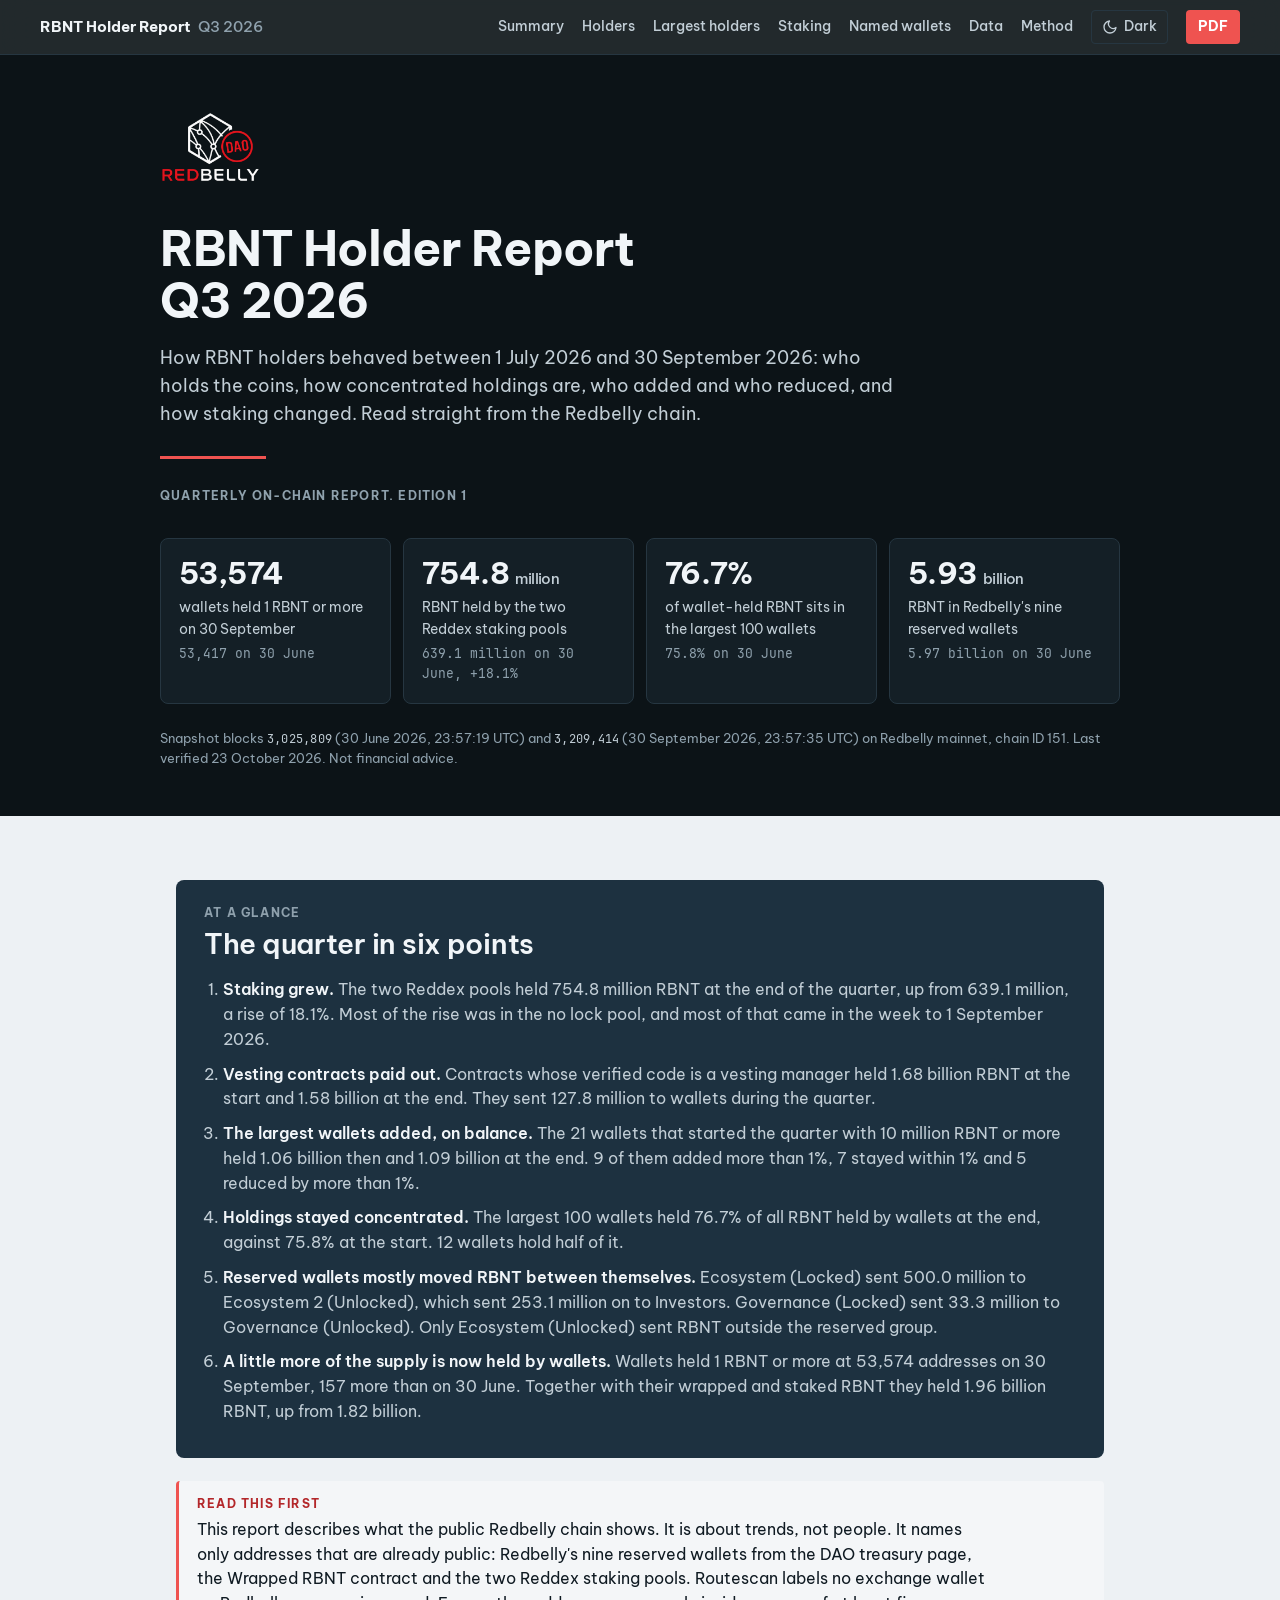
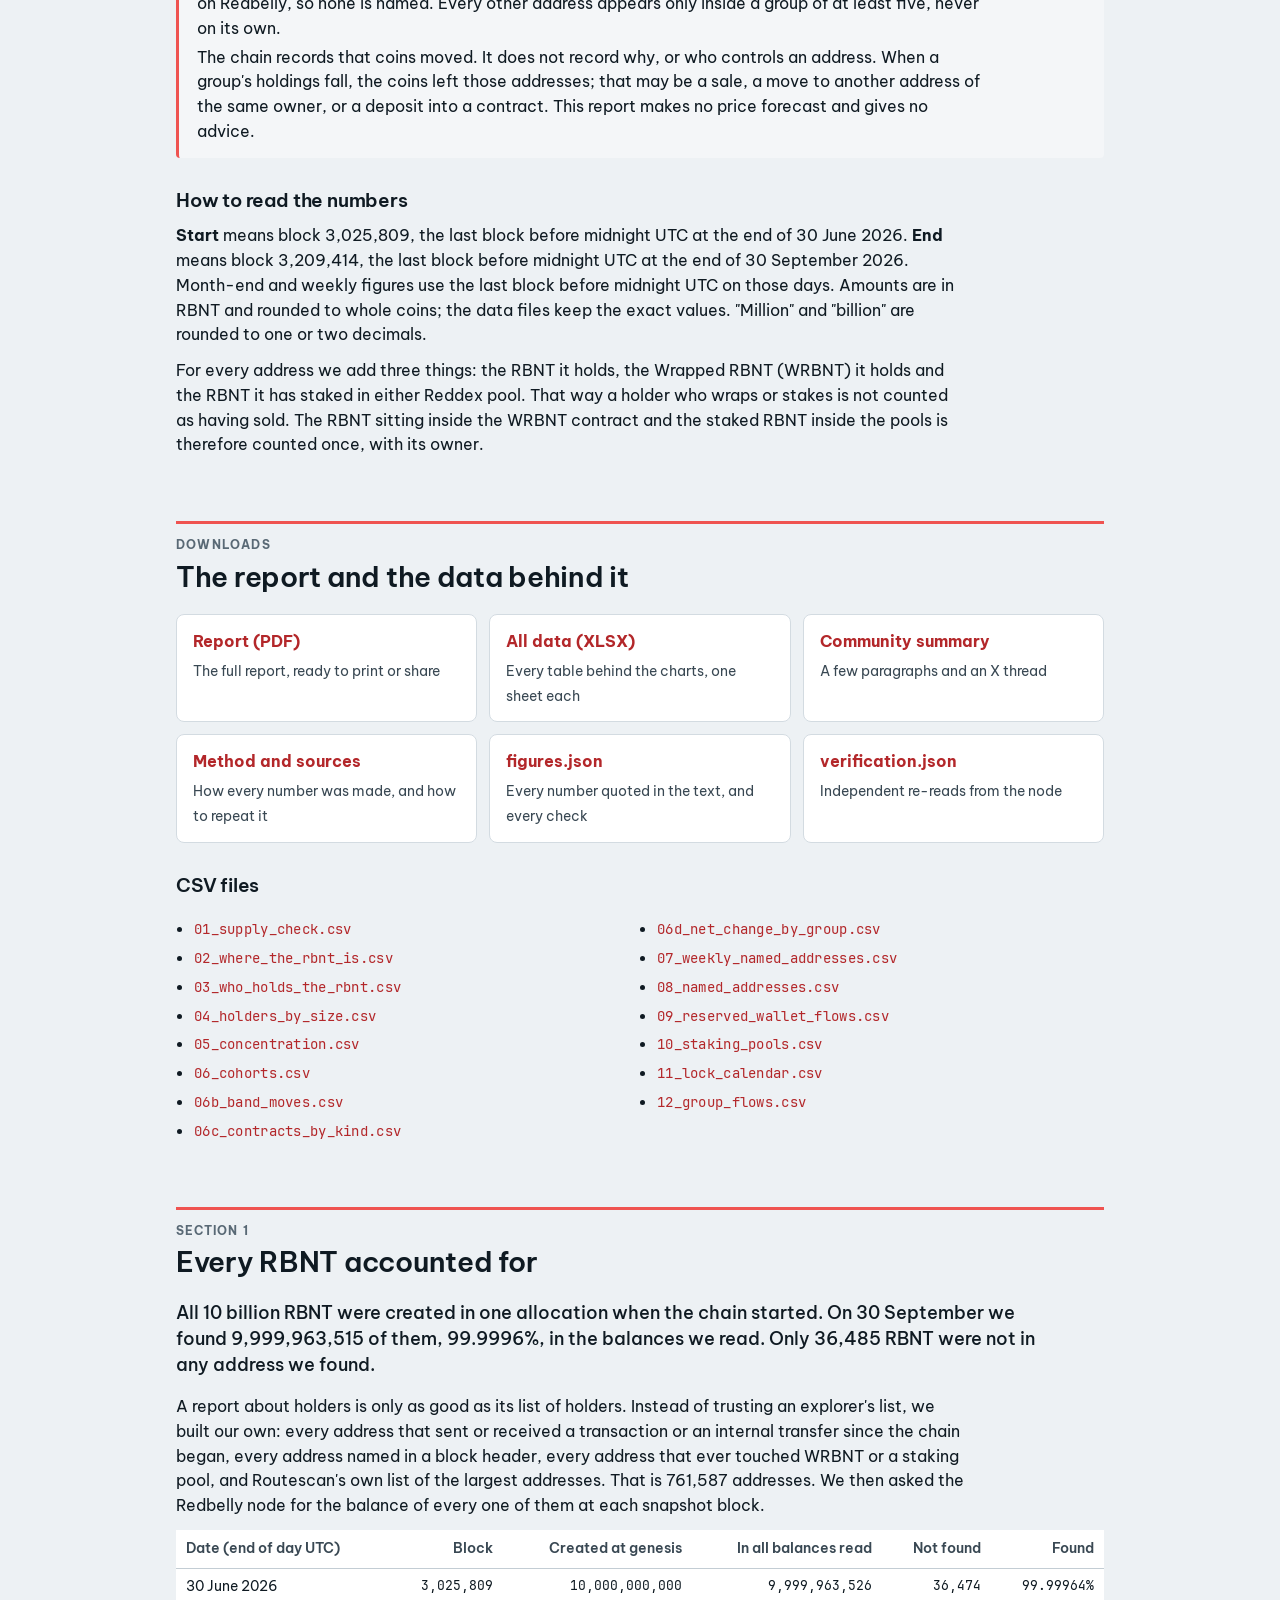
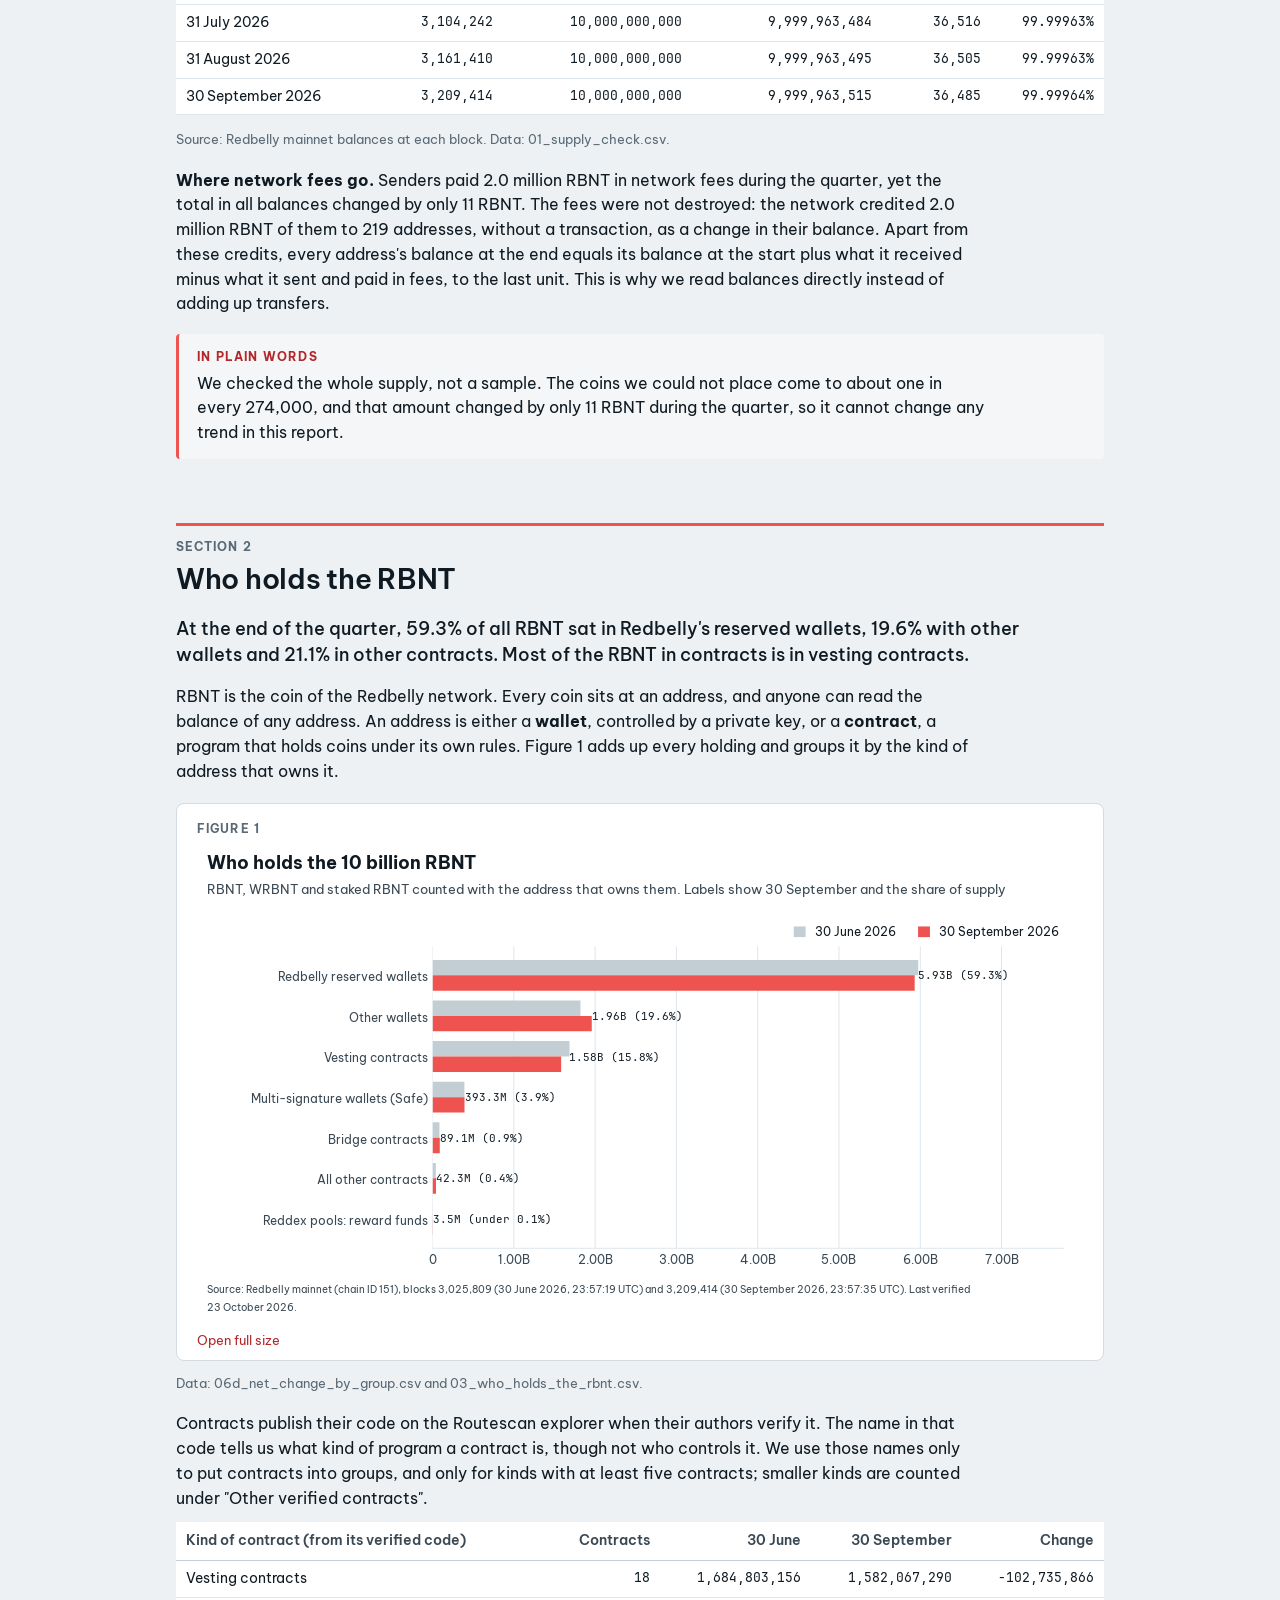
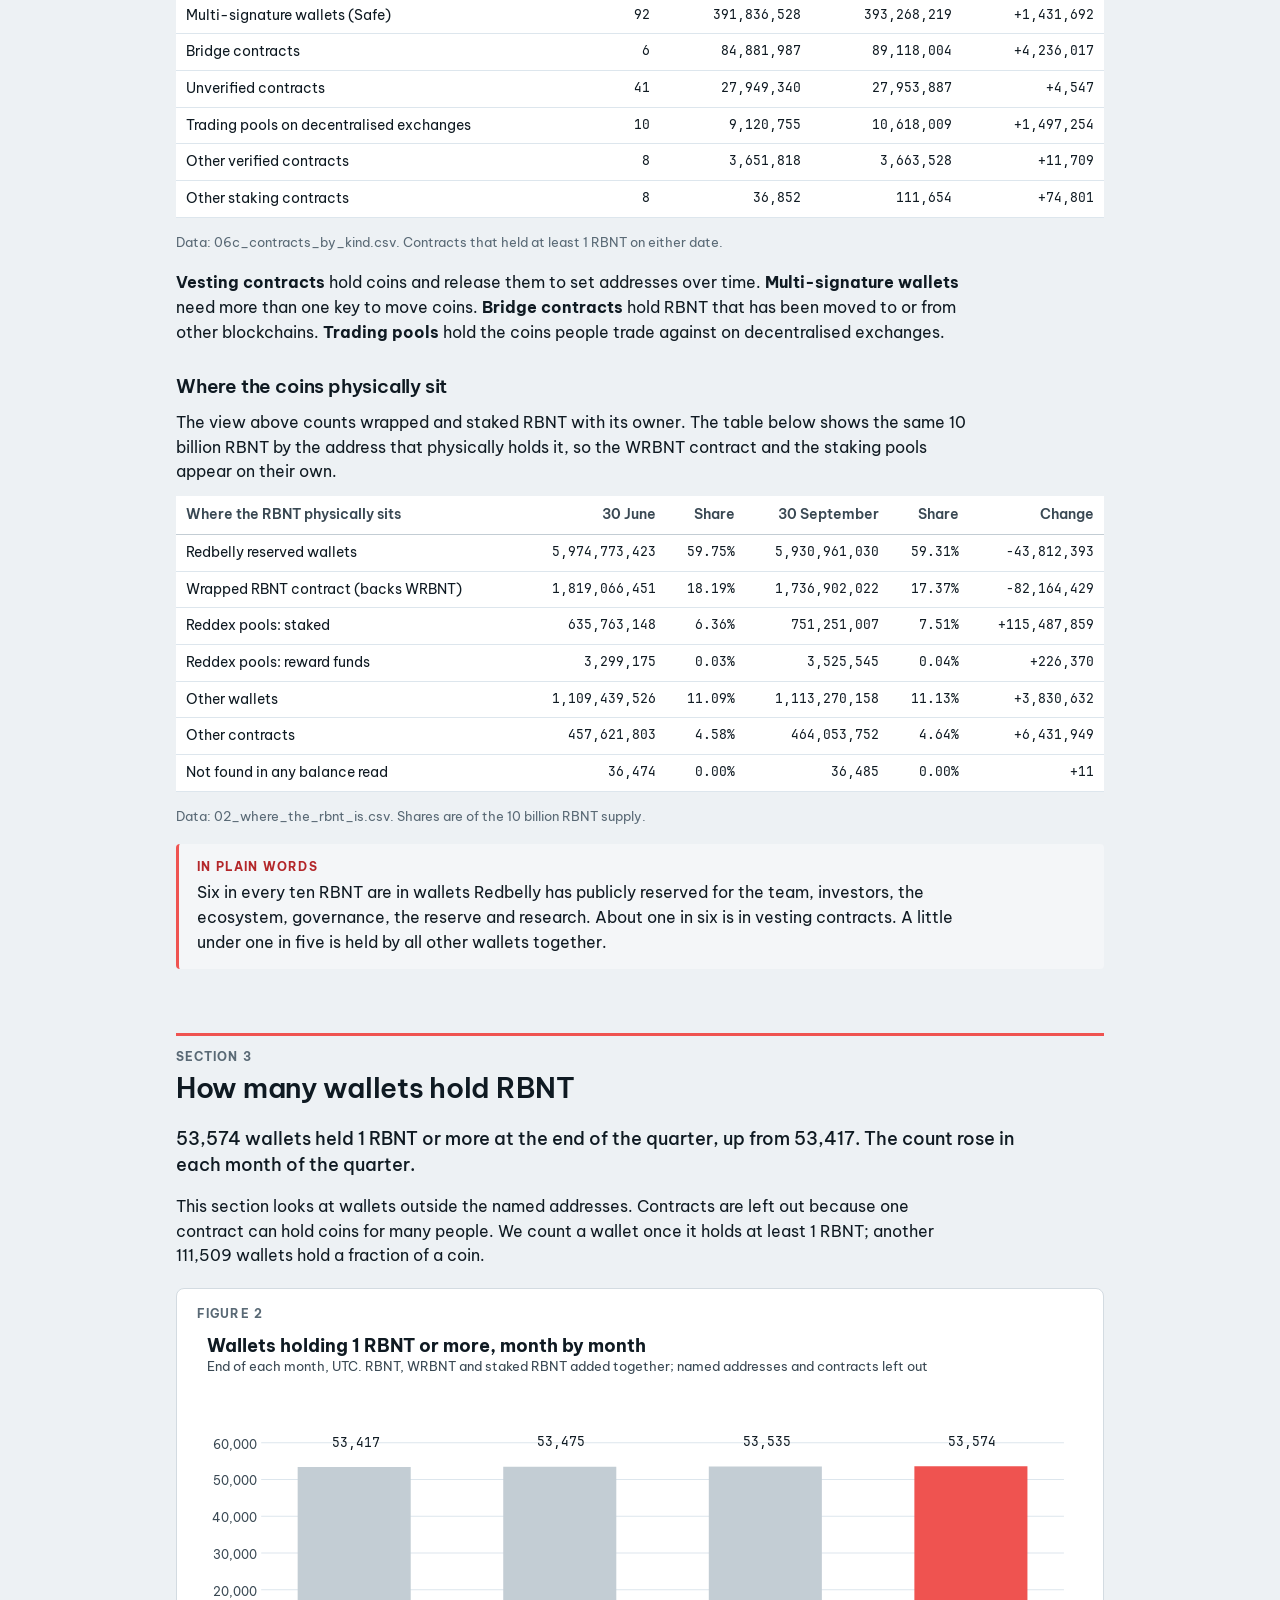
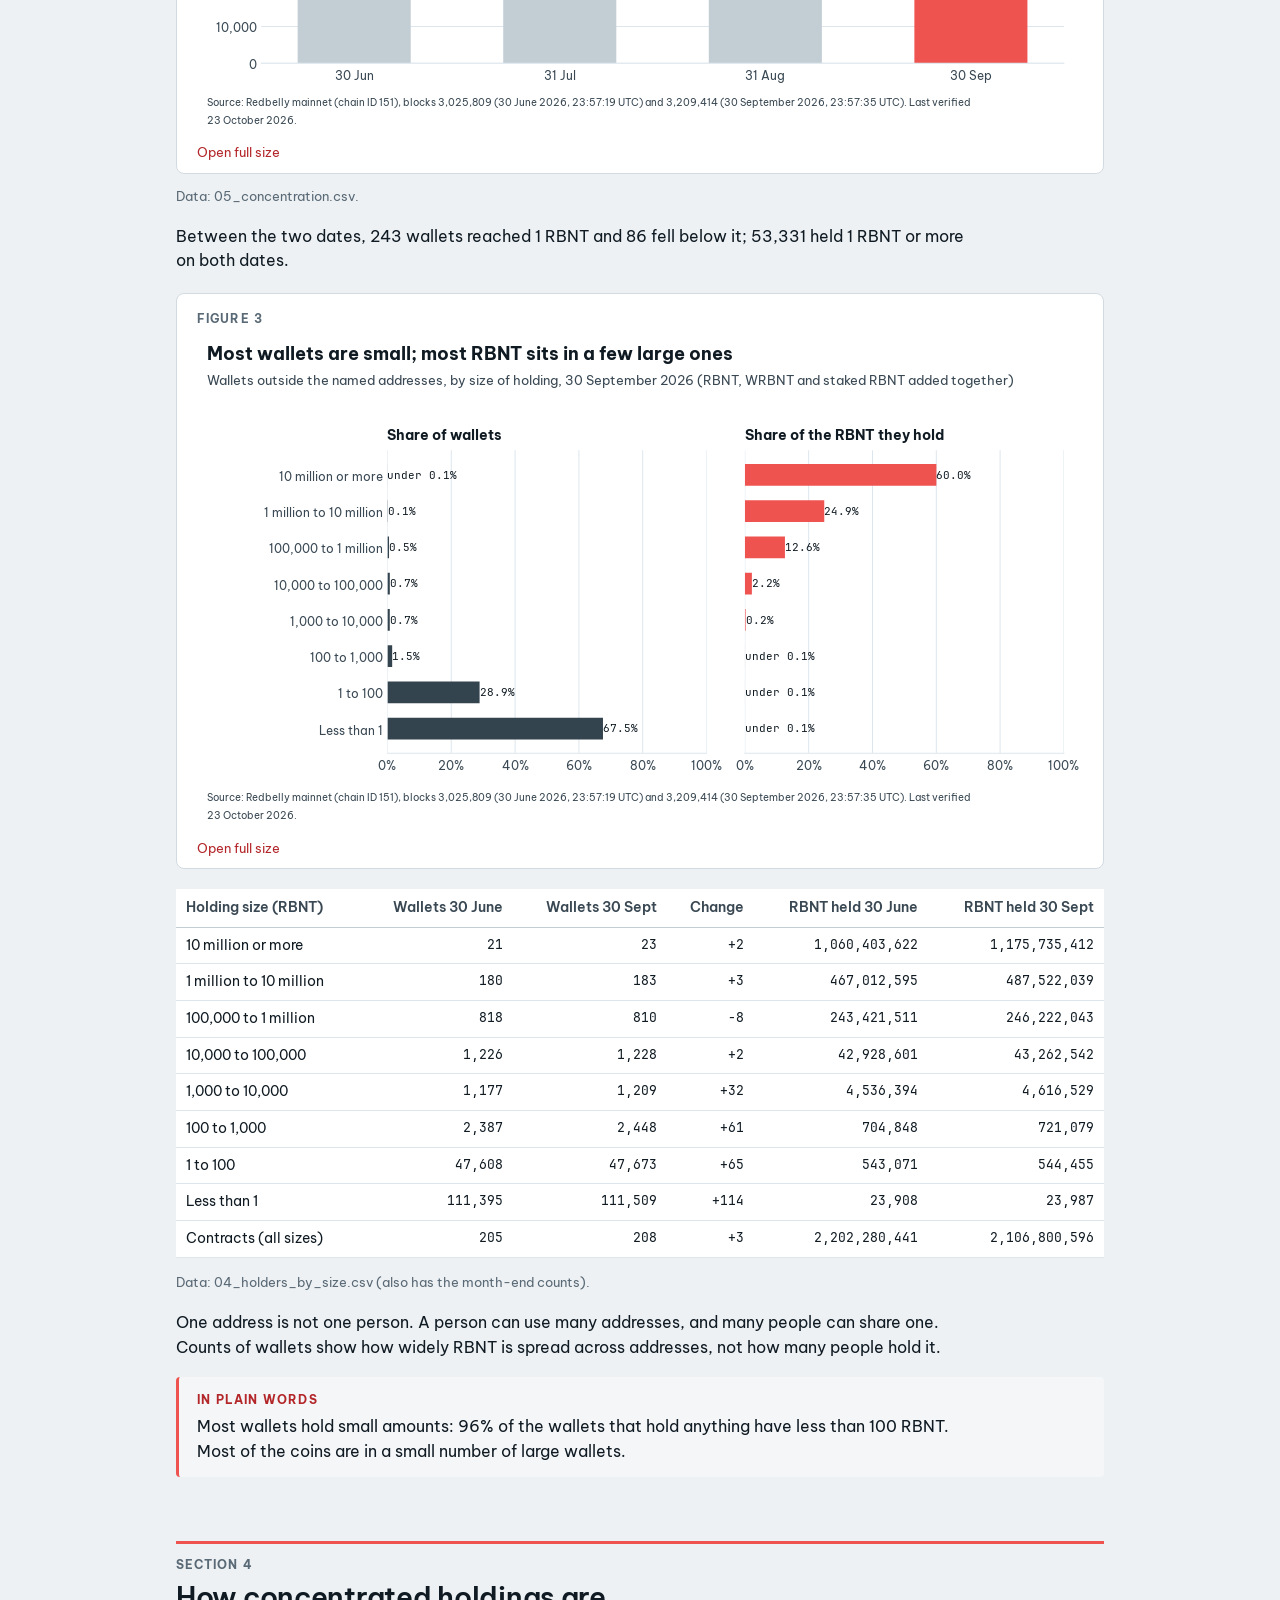
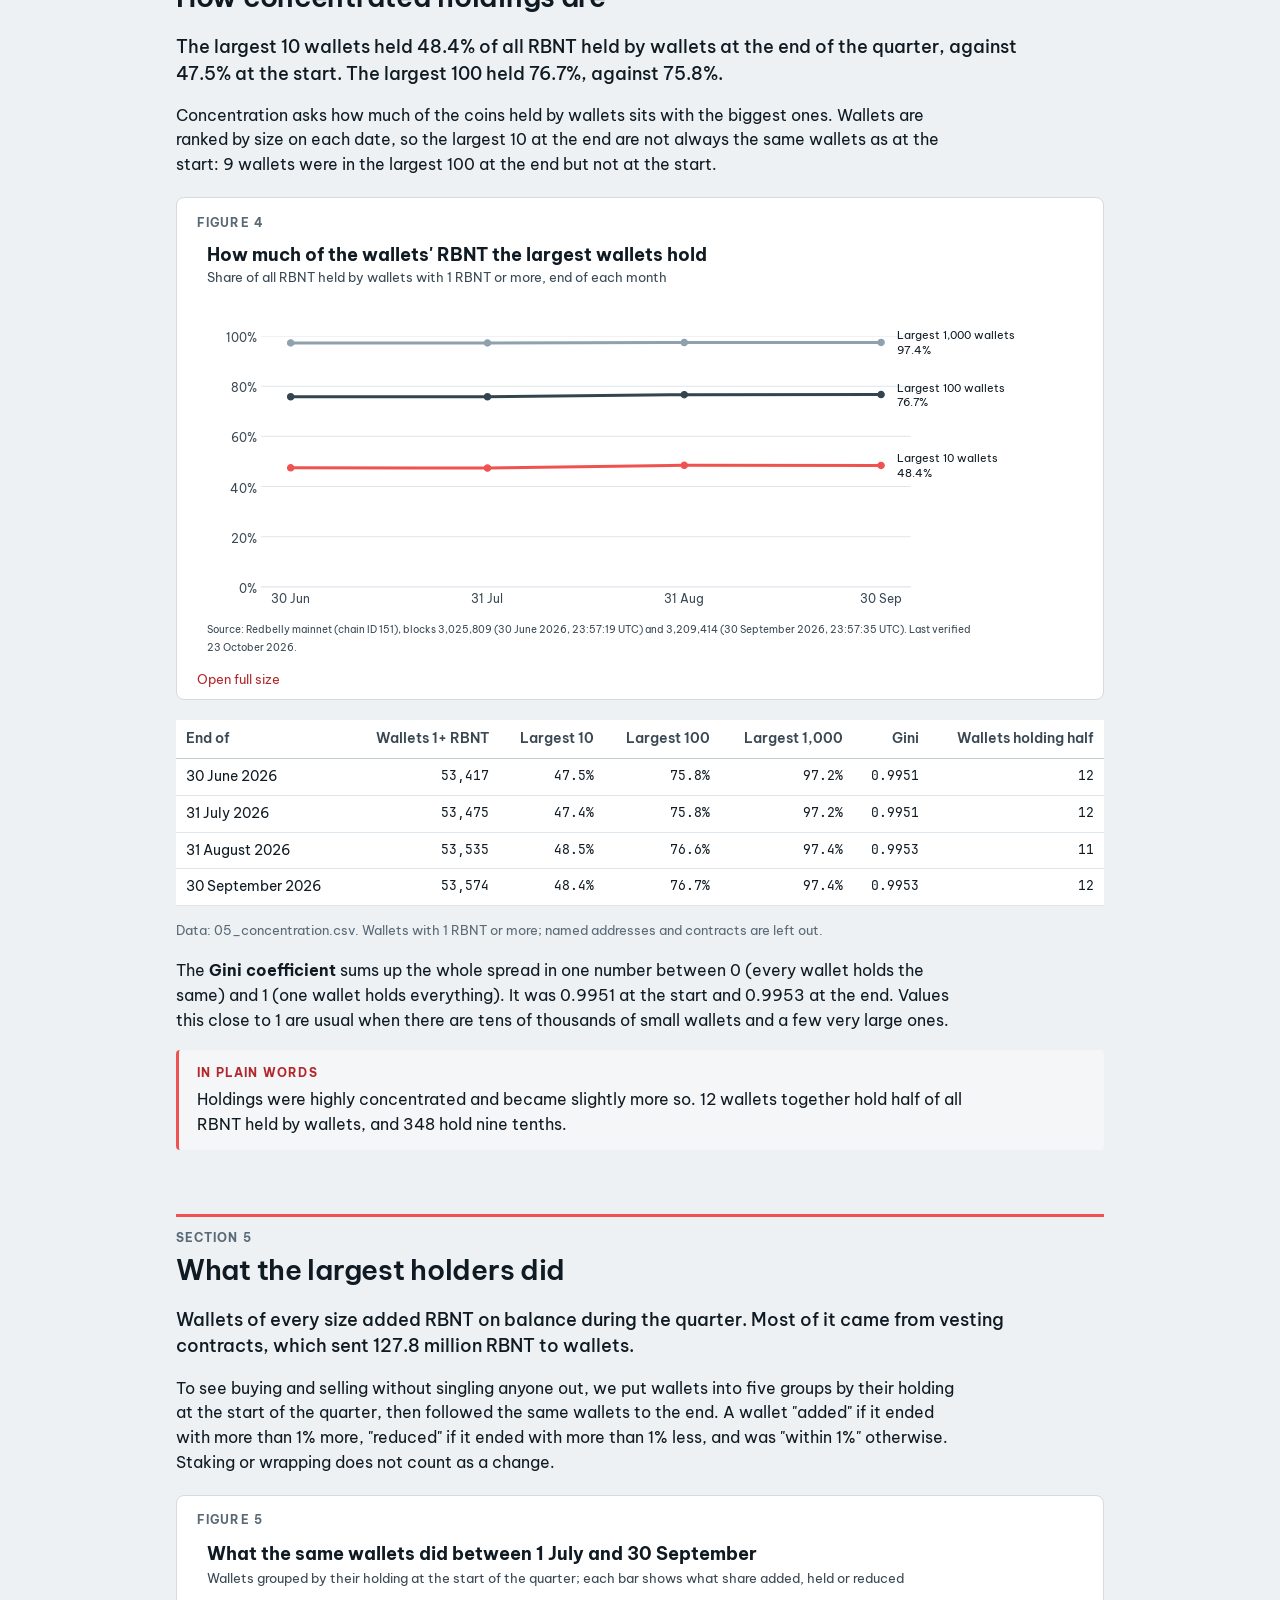
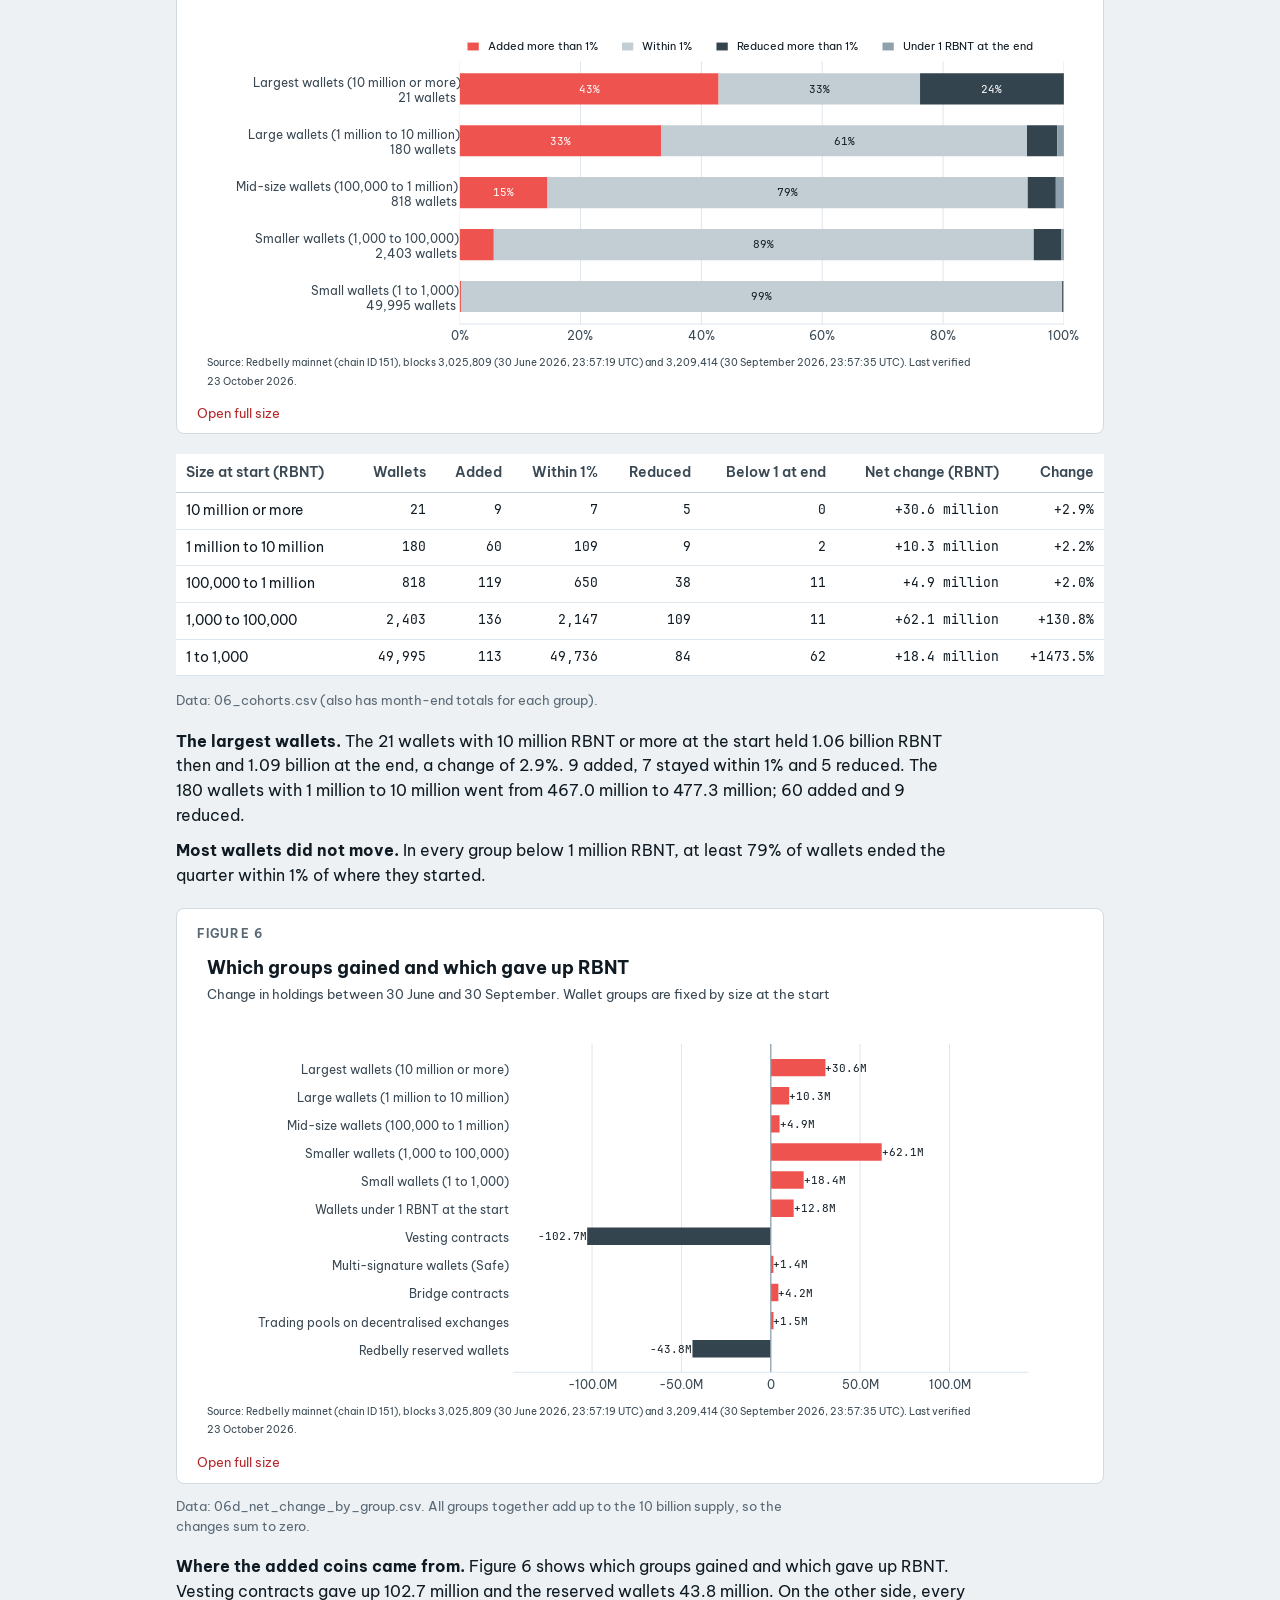
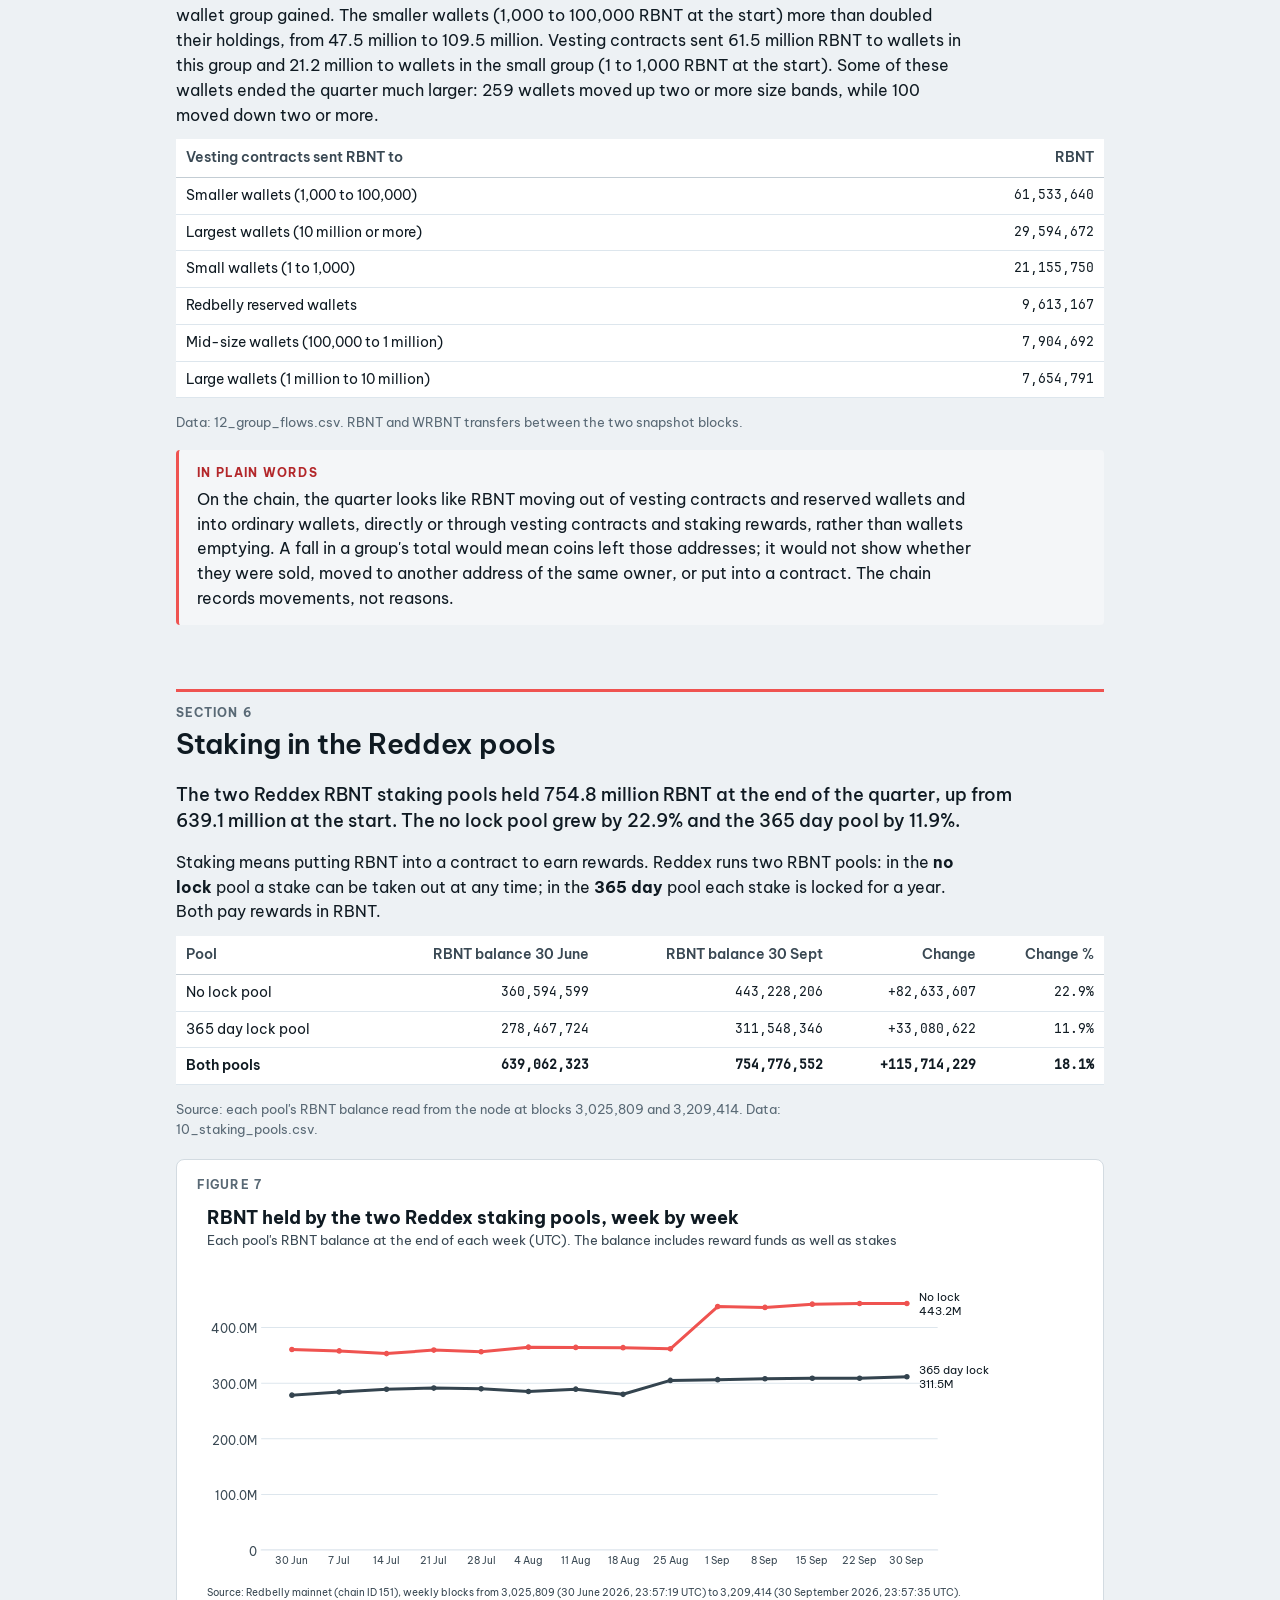
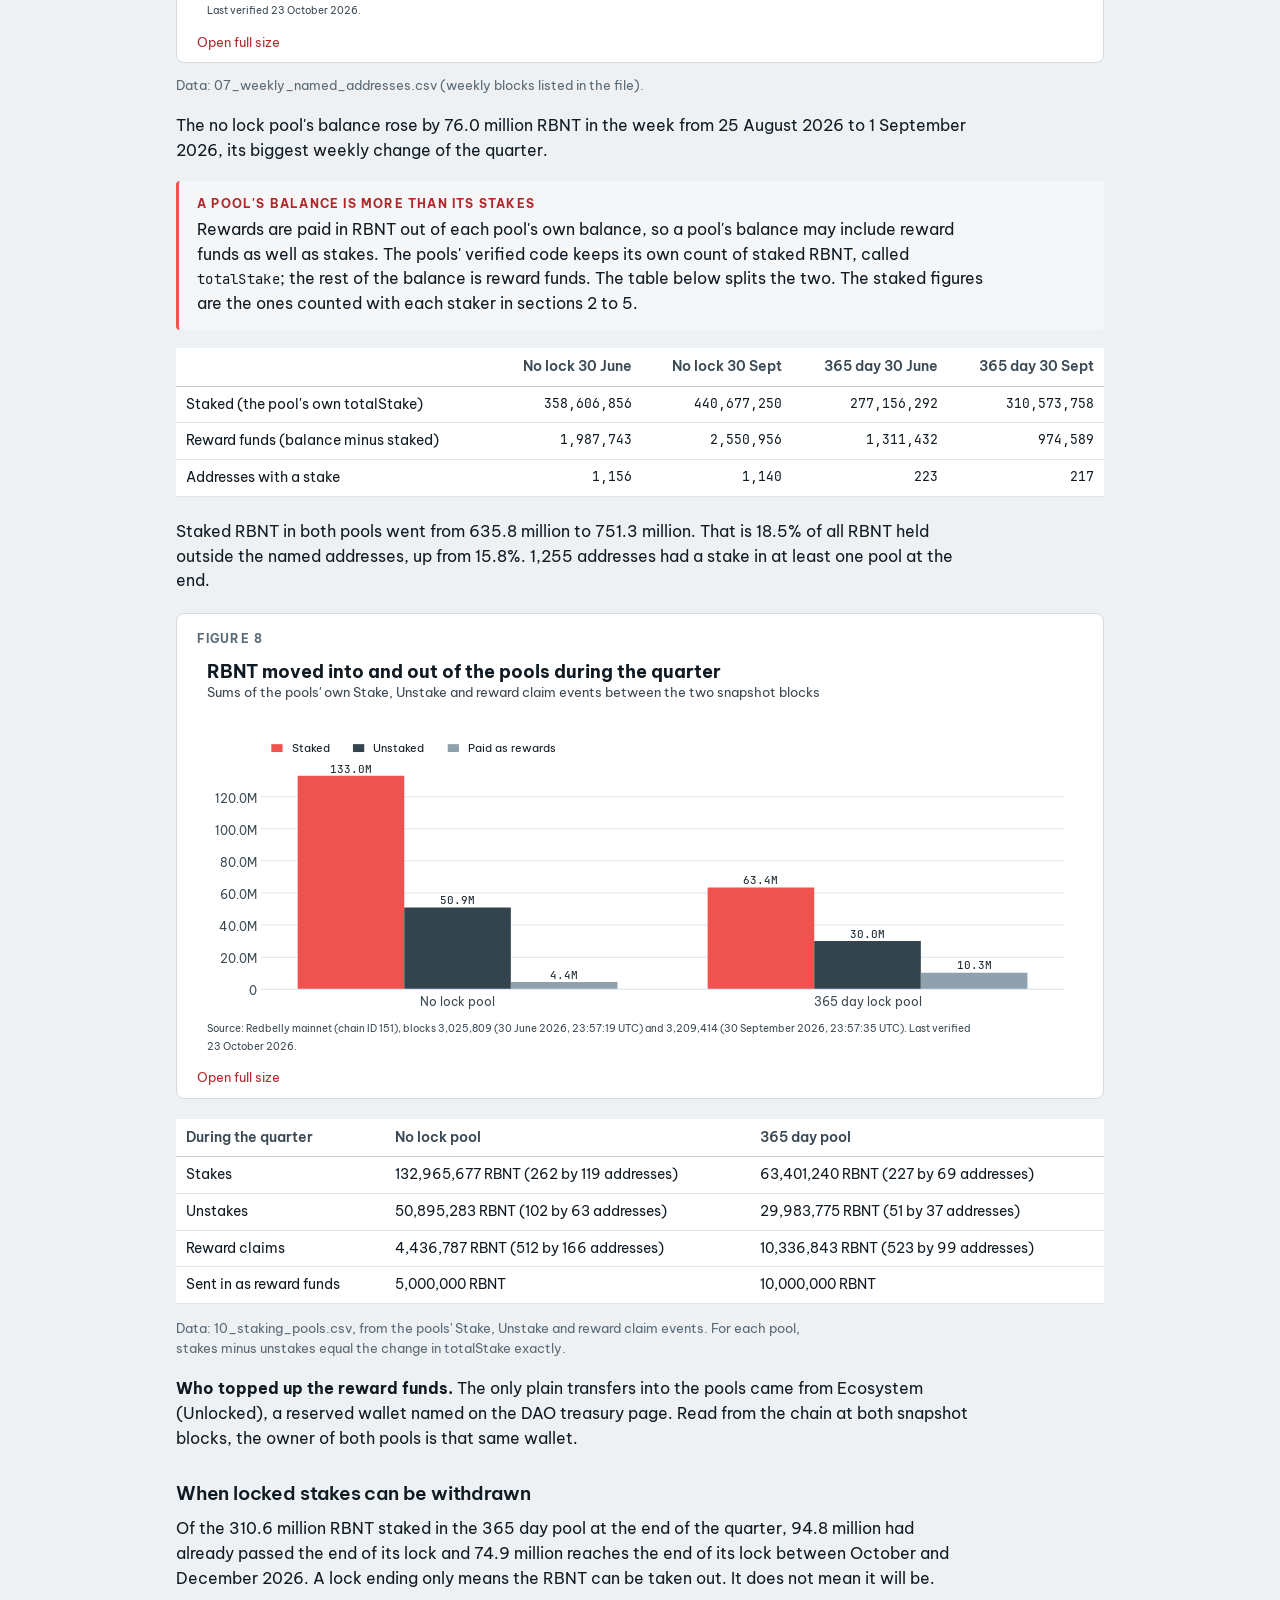
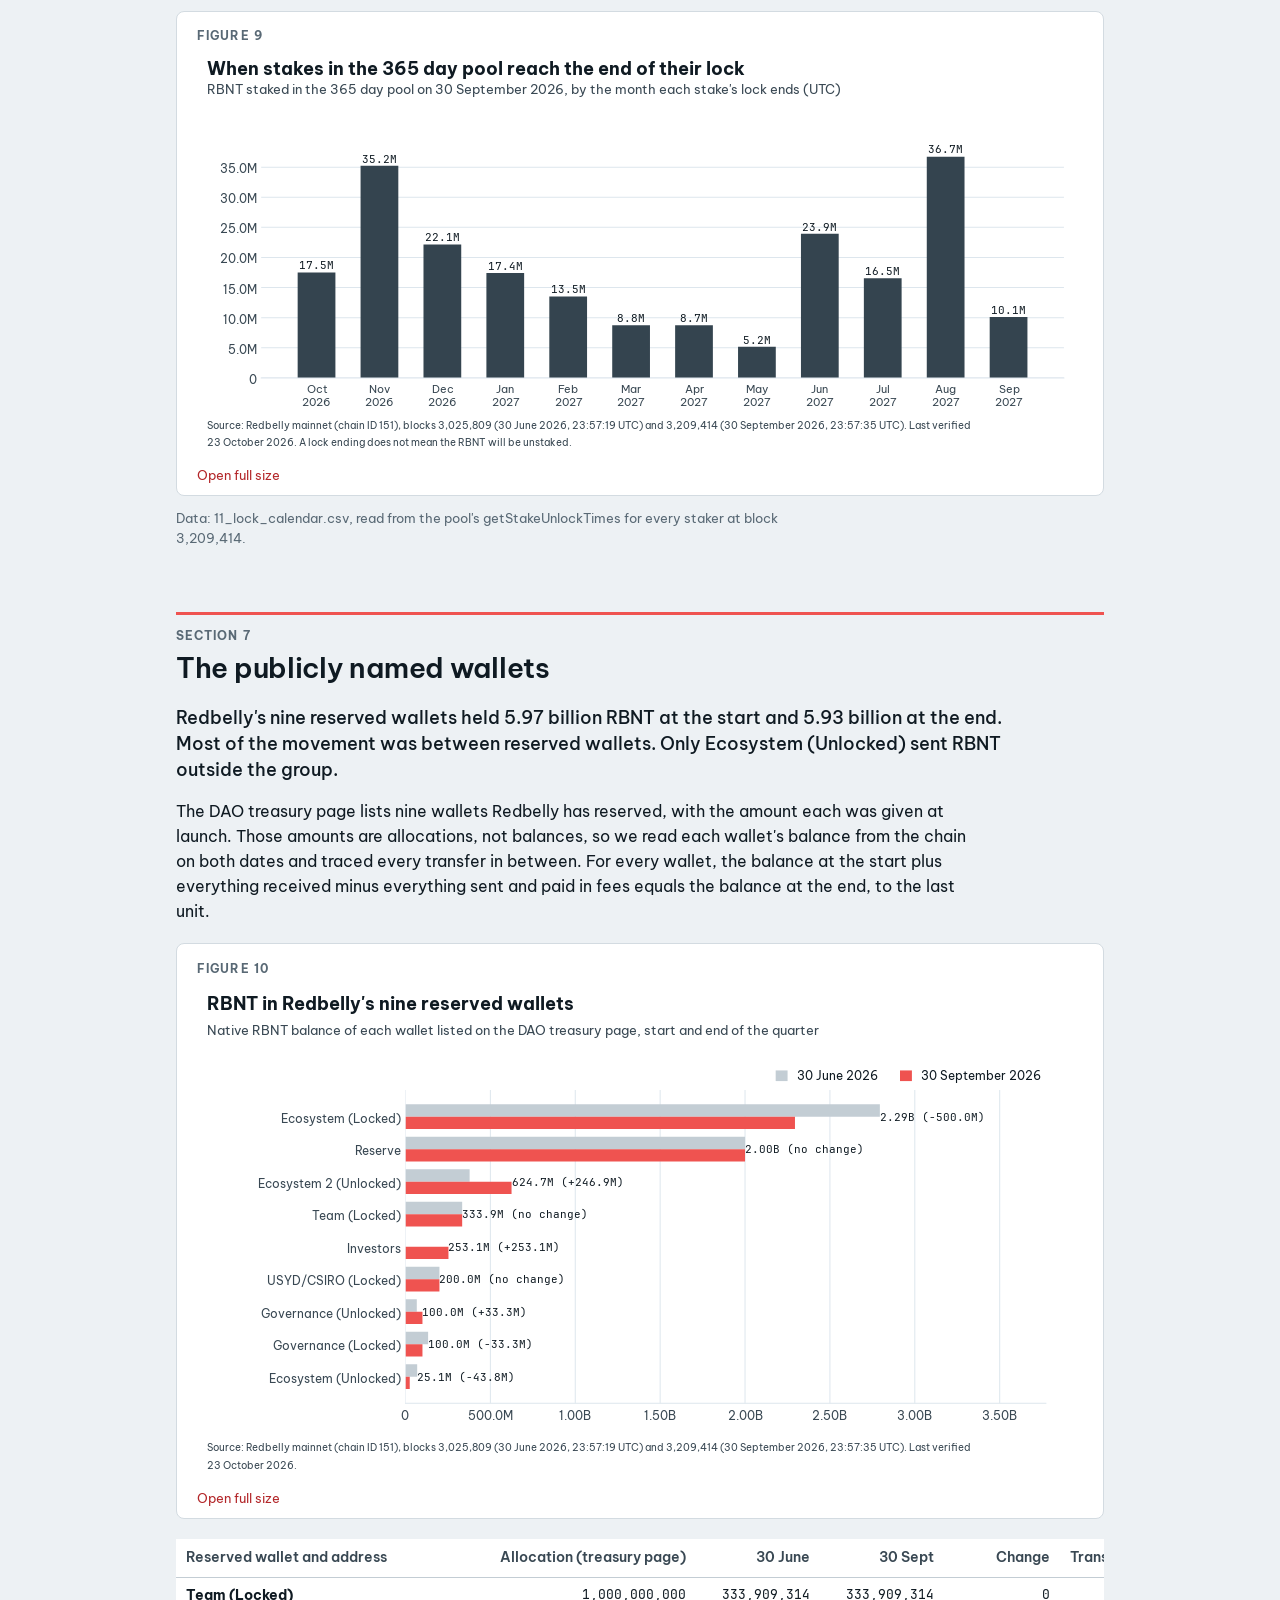
==== commit 237d2d9b: "Add dark and light mode to the website" ====
--- a/site/index.html
+++ b/site/index.html
@@ -6,7 +6,22 @@
 <meta property="og:type" content="article"><meta property="og:image" content="og_1200x630.png">
 <meta name="twitter:card" content="summary_large_image">
 <link rel="icon" type="image/png" href="assets/icon.png">
-<style>/* RBNT Holder Report. Values from the Redbelly DAO Task Board brand kit
+<script>
+(function () {
+  var t = null;
+  try { t = localStorage.getItem("rbnt-theme"); } catch (e) {}
+  if (t !== "dark" && t !== "light") {
+    t = window.matchMedia && window.matchMedia("(prefers-color-scheme: dark)").matches ? "dark" : "light";
+  }
+  document.documentElement.setAttribute("data-theme", t);
+})();
+function toggleTheme() {
+  var r = document.documentElement;
+  var t = r.getAttribute("data-theme") === "dark" ? "light" : "dark";
+  r.setAttribute("data-theme", t);
+  try { localStorage.setItem("rbnt-theme", t); } catch (e) {}
+}
+</script><style>/* RBNT Holder Report. Values from the Redbelly DAO Task Board brand kit
    (light theme for the page, dark steel for hero and summary bands). */
 @font-face { font-family: "Be Vietnam Pro"; font-weight: 400; src: url("assets/fonts/BeVietnamPro-Regular.ttf"); }
 @font-face { font-family: "Be Vietnam Pro"; font-weight: 400; font-style: italic; src: url("assets/fonts/BeVietnamPro-Italic.ttf"); }
@@ -35,6 +50,18 @@
   --dark-text-2: #c2ced6;
   --dark-muted: #8fa1ad;
   --dark-accent: #ffb3ae;
+  --page: #FFFFFF;
+  --inset: #F4F6F8;
+  --ok: #15803D;
+  /* Chart colours. Charts are inlined as SVG and read these, so they follow the theme. */
+  --c-ffffff: #FFFFFF;
+  --c-0f1a22: #0F1A22;
+  --c-394853: #394853;
+  --c-dde6ed: #DDE6ED;
+  --c-ef5350: #EF5350;
+  --c-34444f: #34444F;
+  --c-c3cdd4: #C3CDD4;
+  --c-8fa1ad: #8FA1AD;
   --sans: "Be Vietnam Pro", ui-sans-serif, system-ui, sans-serif;
   --mono: "JetBrains Mono", ui-monospace, monospace;
 }
@@ -47,10 +74,10 @@
 @page :first { margin: 0; @bottom-left { content: none; } @bottom-right { content: none; } }
 
 * { box-sizing: border-box; }
-html { background: #FFFFFF; }
+html { background: var(--page); }
 body {
   margin: 0; font-family: var(--sans); font-size: 10.5pt; line-height: 1.5; color: var(--on-surface);
-  background: #FFFFFF; -webkit-print-color-adjust: exact; print-color-adjust: exact;
+  background: var(--page); -webkit-print-color-adjust: exact; print-color-adjust: exact;
 }
 .mono, code, .addr { font-family: var(--mono); font-size: 0.9em; letter-spacing: 0.02em; }
 .addr { word-break: break-all; }
@@ -100,7 +127,7 @@
 .card svg { width: 100%; height: auto; display: block; }
 .card .figno { font-size: 8pt; font-weight: 700; letter-spacing: 0.1em; color: var(--outline); padding: 1mm 2mm 0; }
 
-.plain { background: #F4F6F8; border-left: 3px solid var(--brand); border-radius: 4px; padding: 3mm 4mm; margin: 4mm 0; page-break-inside: avoid; }
+.plain { background: var(--inset); border-left: 3px solid var(--brand); border-radius: 4px; padding: 3mm 4mm; margin: 4mm 0; page-break-inside: avoid; }
 .plain .label { color: var(--primary); }
 .plain p { margin: 1mm 0 0; }
 
@@ -113,7 +140,7 @@
 .src { font-size: 8pt; color: var(--outline); margin-top: -3mm; margin-bottom: 4mm; }
 
 .checks li { margin-bottom: 1mm; break-inside: avoid; }
-.tick { color: #15803D; font-weight: 700; }
+.tick { color: var(--ok); font-weight: 700; }
 .glossary dt { font-weight: 600; margin-top: 2mm; }
 .glossary dd { margin: 0 0 1mm 0; color: var(--on-surface-variant); }
 .small { font-size: 8.8pt; color: var(--on-surface-variant); }
@@ -192,10 +219,10 @@
   main.doc { padding-top: 32px; padding-bottom: 64px; }
   main.doc h1 { font-size: 32px; margin: 16px 0 12px; }
   main.doc h2 { margin-top: 36px; border-top: 3px solid var(--brand); padding-top: 12px; }
-  main.doc code { background: #F4F6F8; padding: 1px 4px; border-radius: 4px; }
-  main.doc pre { background: #F4F6F8; padding: 12px; border-radius: 8px; overflow-x: auto; }
+  main.doc code { background: var(--inset); padding: 1px 4px; border-radius: 4px; }
+  main.doc pre { background: var(--inset); padding: 12px; border-radius: 8px; overflow-x: auto; }
   main.doc table { display: block; overflow-x: auto; }
-  main.doc blockquote { margin: 12px 0; padding: 10px 14px; background: #F4F6F8; border-left: 3px solid var(--brand); border-radius: 4px; }
+  main.doc blockquote { margin: 12px 0; padding: 10px 14px; background: var(--inset); border-left: 3px solid var(--brand); border-radius: 4px; }
   main.doc img { max-width: 100%; height: auto; border-radius: 8px; }
   body { padding-bottom: 64px; }
 }
@@ -210,7 +237,51 @@
   .nav .links a:not(.pdf) { display: none; }
   h2 { font-size: 24px; }
 }
-</style></head><body id="top"><nav class="nav screen-only"><a class="brand" href="#top">RBNT Holder Report <span>Q3 2026</span></a><div class="links"><a href="#glance">Summary</a><a href="#s2">Holders</a><a href="#s5">Largest holders</a><a href="#s6">Staking</a><a href="#s7">Named wallets</a><a href="#downloads">Data</a><a href="method.html">Method</a><a class="pdf" href="RBNT_Holder_Report_Q3_2026.pdf">PDF</a></div></nav>
+
+/* ---------- Light and dark themes on screen. Print always uses the light values above. ---------- */
+@media screen {
+  :root { --page: #EDF1F4; }
+  :root[data-theme="dark"] {
+    color-scheme: dark;
+    --page: #0c1317;
+    --card: #141f26;
+    --inset: #17222a;
+    --steel-light: #223039;
+    --panel-edge: #263641;
+    --on-surface: #f1f5f8;
+    --on-surface-variant: #c2ced6;
+    --outline: #8fa1ad;
+    --outline-variant: #34444f;
+    --primary: #ffb3ae;
+    --ok: #86EFAC;
+    --c-ffffff: #141f26;
+    --c-0f1a22: #f1f5f8;
+    --c-394853: #c2ced6;
+    --c-dde6ed: #263641;
+    --c-34444f: #c2ced6;
+    --c-c3cdd4: #3d4f5b;
+    --c-8fa1ad: #8fa1ad;
+  }
+  :root[data-theme="dark"] .cover { border-bottom: 1px solid var(--dark-edge); }
+  :root[data-theme="dark"] .band { border: 1px solid var(--dark-edge); }
+  .theme-toggle {
+    display: inline-flex; align-items: center; gap: 6px; cursor: pointer; font: inherit; font-size: 14px; font-weight: 500;
+    color: var(--dark-text-2); background: transparent; border: 1px solid var(--dark-edge); border-radius: 4px; padding: 5px 10px;
+  }
+  .theme-toggle:hover { color: var(--dark-accent); border-color: var(--dark-accent); }
+  .theme-toggle:focus-visible { outline: 2px solid var(--brand); outline-offset: 2px; }
+  .theme-toggle svg { width: 16px; height: 16px; }
+  .theme-toggle .to-light { display: none; }
+  :root[data-theme="dark"] .theme-toggle .to-light { display: inline-flex; }
+  :root[data-theme="dark"] .theme-toggle .to-dark { display: none; }
+  .theme-toggle span { display: inline-flex; align-items: center; gap: 6px; }
+}
+@media screen and (max-width: 560px) {
+  .nav { flex-wrap: nowrap; }
+  .nav .brand span { display: none; }
+  .nav .links { flex-wrap: nowrap; gap: 8px; }
+}
+</style></head><body id="top"><nav class="nav screen-only"><a class="brand" href="#top">RBNT Holder Report <span>Q3 2026</span></a><div class="links"><a href="#glance">Summary</a><a href="#s2">Holders</a><a href="#s5">Largest holders</a><a href="#s6">Staking</a><a href="#s7">Named wallets</a><a href="#downloads">Data</a><a href="method.html">Method</a><button class="theme-toggle" type="button" onclick="toggleTheme()" aria-label="Switch between dark and light mode"><span class="to-dark"><svg viewBox="0 0 24 24" fill="none" stroke="currentColor" stroke-width="2" aria-hidden="true"><path d="M21 12.8A9 9 0 1 1 11.2 3a7 7 0 0 0 9.8 9.8z"/></svg>Dark</span><span class="to-light"><svg viewBox="0 0 24 24" fill="none" stroke="currentColor" stroke-width="2" aria-hidden="true"><circle cx="12" cy="12" r="4"/><path d="M12 2v2M12 20v2M4.9 4.9l1.4 1.4M17.7 17.7l1.4 1.4M2 12h2M20 12h2M4.9 19.1l1.4-1.4M17.7 6.3l1.4-1.4"/></svg>Light</span></button><a class="pdf" href="RBNT_Holder_Report_Q3_2026.pdf">PDF</a></div></nav>
 <div class="cover">
   <img class="logo" src="[data-uri]" alt="Redbelly DAO">
   <h1>RBNT Holder Report<br>Q3 2026</h1>
@@ -289,7 +360,7 @@
   <rdf:RDF xmlns:dc="http://purl.org/dc/elements/1.1/" xmlns:cc="http://creativecommons.org/ns#" xmlns:rdf="http://www.w3.org/1999/02/22-rdf-syntax-ns#">
    <cc:Work>
     <dc:type rdf:resource="http://purl.org/dc/dcmitype/StillImage"/>
-    <dc:date>2026-10-23T20:25:24.852718</dc:date>
+    <dc:date>2026-10-23T20:33:11.885474</dc:date>
     <dc:format>image/svg+xml</dc:format>
     <dc:creator>
      <cc:Agent>
@@ -309,7 +380,7 @@
 L 720 0 
 L 0 0 
 z
-" style="fill: #ffffff"/>
+" style="fill: var(--c-ffffff, #ffffff)"/>
   </g>
   <g id="axes_1">
    <g id="patch_2">
@@ -318,95 +389,95 @@
 L 698.4 85.536 
 L 194.4 85.536 
 z
-" style="fill: #ffffff"/>
+" style="fill: var(--c-ffffff, #ffffff)"/>
    </g>
    <g id="matplotlib.axis_1">
     <g id="xtick_1">
      <g id="line2d_1">
       <path d="M 194.4 326.592 
 L 194.4 85.536 
-" clip-path="url(#p96b35fbb8e)" style="fill: none; stroke: #dde6ed; stroke-width: 0.8; stroke-linecap: square"/>
+" clip-path="url(#p20a7516828)" style="fill: none; stroke: var(--c-dde6ed, #dde6ed); stroke-width: 0.8; stroke-linecap: square"/>
      </g>
      <g id="line2d_2"/>
      <g id="text_1">
-      <text style="font-size: 9.5px; font-family: 'Be Vietnam Pro'; text-anchor: middle; fill: #394853" x="194.4" y="339.592" transform="rotate(-0 194.4 339.592)">0</text>
+      <text style="font-size: 9.5px; font-family: 'Be Vietnam Pro'; text-anchor: middle; fill: var(--c-394853, #394853)" x="194.4" y="339.592" transform="rotate(-0 194.4 339.592)">0</text>
      </g>
     </g>
     <g id="xtick_2">
      <g id="line2d_3">
       <path d="M 259.287812 326.592 
 L 259.287812 85.536 
-" clip-path="url(#p96b35fbb8e)" style="fill: none; stroke: #dde6ed; stroke-width: 0.8; stroke-linecap: square"/>
+" clip-path="url(#p20a7516828)" style="fill: none; stroke: var(--c-dde6ed, #dde6ed); stroke-width: 0.8; stroke-linecap: square"/>
      </g>
      <g id="line2d_4"/>
      <g id="text_2">
-      <text style="font-size: 9.5px; font-family: 'Be Vietnam Pro'; text-anchor: middle; fill: #394853" x="259.287812" y="339.592" transform="rotate(-0 259.287812 339.592)">1.00B</text>
+      <text style="font-size: 9.5px; font-family: 'Be Vietnam Pro'; text-anchor: middle; fill: var(--c-394853, #394853)" x="259.287812" y="339.592" transform="rotate(-0 259.287812 339.592)">1.00B</text>
      </g>
     </g>
     <g id="xtick_3">
      <g id="line2d_5">
       <path d="M 324.175624 326.592 
 L 324.175624 85.536 
-" clip-path="url(#p96b35fbb8e)" style="fill: none; stroke: #dde6ed; stroke-width: 0.8; stroke-linecap: square"/>
+" clip-path="url(#p20a7516828)" style="fill: none; stroke: var(--c-dde6ed, #dde6ed); stroke-width: 0.8; stroke-linecap: square"/>
      </g>
      <g id="line2d_6"/>
      <g id="text_3">
-      <text style="font-size: 9.5px; font-family: 'Be Vietnam Pro'; text-anchor: middle; fill: #394853" x="324.175624" y="339.592" transform="rotate(-0 324.175624 339.592)">2.00B</text>
+      <text style="font-size: 9.5px; font-family: 'Be Vietnam Pro'; text-anchor: middle; fill: var(--c-394853, #394853)" x="324.175624" y="339.592" transform="rotate(-0 324.175624 339.592)">2.00B</text>
      </g>
     </g>
     <g id="xtick_4">
      <g id="line2d_7">
       <path d="M 389.063437 326.592 
 L 389.063437 85.536 
-" clip-path="url(#p96b35fbb8e)" style="fill: none; stroke: #dde6ed; stroke-width: 0.8; stroke-linecap: square"/>
+" clip-path="url(#p20a7516828)" style="fill: none; stroke: var(--c-dde6ed, #dde6ed); stroke-width: 0.8; stroke-linecap: square"/>
      </g>
      <g id="line2d_8"/>
      <g id="text_4">
-      <text style="font-size: 9.5px; font-family: 'Be Vietnam Pro'; text-anchor: middle; fill: #394853" x="389.063437" y="339.592" transform="rotate(-0 389.063437 339.592)">3.00B</text>
+      <text style="font-size: 9.5px; font-family: 'Be Vietnam Pro'; text-anchor: middle; fill: var(--c-394853, #394853)" x="389.063437" y="339.592" transform="rotate(-0 389.063437 339.592)">3.00B</text>
      </g>
     </g>
     <g id="xtick_5">
      <g id="line2d_9">
       <path d="M 453.951249 326.592 
 L 453.951249 85.536 
-" clip-path="url(#p96b35fbb8e)" style="fill: none; stroke: #dde6ed; stroke-width: 0.8; stroke-linecap: square"/>
+" clip-path="url(#p20a7516828)" style="fill: none; stroke: var(--c-dde6ed, #dde6ed); stroke-width: 0.8; stroke-linecap: square"/>
      </g>
      <g id="line2d_10"/>
      <g id="text_5">
-      <text style="font-size: 9.5px; font-family: 'Be Vietnam Pro'; text-anchor: middle; fill: #394853" x="453.951249" y="339.592" transform="rotate(-0 453.951249 339.592)">4.00B</text>
+      <text style="font-size: 9.5px; font-family: 'Be Vietnam Pro'; text-anchor: middle; fill: var(--c-394853, #394853)" x="453.951249" y="339.592" transform="rotate(-0 453.951249 339.592)">4.00B</text>
      </g>
     </g>
     <g id="xtick_6">
      <g id="line2d_11">
       <path d="M 518.839061 326.592 
 L 518.839061 85.536 
-" clip-path="url(#p96b35fbb8e)" style="fill: none; stroke: #dde6ed; stroke-width: 0.8; stroke-linecap: square"/>
+" clip-path="url(#p20a7516828)" style="fill: none; stroke: var(--c-dde6ed, #dde6ed); stroke-width: 0.8; stroke-linecap: square"/>
      </g>
      <g id="line2d_12"/>
      <g id="text_6">
-      <text style="font-size: 9.5px; font-family: 'Be Vietnam Pro'; text-anchor: middle; fill: #394853" x="518.839061" y="339.592" transform="rotate(-0 518.839061 339.592)">5.00B</text>
+      <text style="font-size: 9.5px; font-family: 'Be Vietnam Pro'; text-anchor: middle; fill: var(--c-394853, #394853)" x="518.839061" y="339.592" transform="rotate(-0 518.839061 339.592)">5.00B</text>
      </g>
     </g>
     <g id="xtick_7">
      <g id="line2d_13">
       <path d="M 583.726873 326.592 
 L 583.726873 85.536 
-" clip-path="url(#p96b35fbb8e)" style="fill: none; stroke: #dde6ed; stroke-width: 0.8; stroke-linecap: square"/>
+" clip-path="url(#p20a7516828)" style="fill: none; stroke: var(--c-dde6ed, #dde6ed); stroke-width: 0.8; stroke-linecap: square"/>
      </g>
      <g id="line2d_14"/>
      <g id="text_7">
-      <text style="font-size: 9.5px; font-family: 'Be Vietnam Pro'; text-anchor: middle; fill: #394853" x="583.726873" y="339.592" transform="rotate(-0 583.726873 339.592)">6.00B</text>
+      <text style="font-size: 9.5px; font-family: 'Be Vietnam Pro'; text-anchor: middle; fill: var(--c-394853, #394853)" x="583.726873" y="339.592" transform="rotate(-0 583.726873 339.592)">6.00B</text>
      </g>
     </g>
     <g id="xtick_8">
      <g id="line2d_15">
       <path d="M 648.614685 326.592 
 L 648.614685 85.536 
-" clip-path="url(#p96b35fbb8e)" style="fill: none; stroke: #dde6ed; stroke-width: 0.8; stroke-linecap: square"/>
+" clip-path="url(#p20a7516828)" style="fill: none; stroke: var(--c-dde6ed, #dde6ed); stroke-width: 0.8; stroke-linecap: square"/>
      </g>
      <g id="line2d_16"/>
      <g id="text_8">
-      <text style="font-size: 9.5px; font-family: 'Be Vietnam Pro'; text-anchor: middle; fill: #394853" x="648.614685" y="339.592" transform="rotate(-0 648.614685 339.592)">7.00B</text>
+      <text style="font-size: 9.5px; font-family: 'Be Vietnam Pro'; text-anchor: middle; fill: var(--c-394853, #394853)" x="648.614685" y="339.592" transform="rotate(-0 648.614685 339.592)">7.00B</text>
      </g>
     </g>
    </g>
@@ -414,43 +485,43 @@
     <g id="ytick_1">
      <g id="line2d_17"/>
      <g id="text_9">
-      <text style="font-size: 9.5px; font-family: 'Be Vietnam Pro'; text-anchor: end; fill: #394853" x="190.9" y="308.066286" transform="rotate(-0 190.9 308.066286)">Reddex pools: reward funds</text>
+      <text style="font-size: 9.5px; font-family: 'Be Vietnam Pro'; text-anchor: end; fill: var(--c-394853, #394853)" x="190.9" y="308.066286" transform="rotate(-0 190.9 308.066286)">Reddex pools: reward funds</text>
      </g>
     </g>
     <g id="ytick_2">
      <g id="line2d_18"/>
      <g id="text_10">
-      <text style="font-size: 9.5px; font-family: 'Be Vietnam Pro'; text-anchor: end; fill: #394853" x="190.9" y="275.648857" transform="rotate(-0 190.9 275.648857)">All other contracts</text>
+      <text style="font-size: 9.5px; font-family: 'Be Vietnam Pro'; text-anchor: end; fill: var(--c-394853, #394853)" x="190.9" y="275.648857" transform="rotate(-0 190.9 275.648857)">All other contracts</text>
      </g>
     </g>
     <g id="ytick_3">
      <g id="line2d_19"/>
      <g id="text_11">
-      <text style="font-size: 9.5px; font-family: 'Be Vietnam Pro'; text-anchor: end; fill: #394853" x="190.9" y="243.231429" transform="rotate(-0 190.9 243.231429)">Bridge contracts</text>
+      <text style="font-size: 9.5px; font-family: 'Be Vietnam Pro'; text-anchor: end; fill: var(--c-394853, #394853)" x="190.9" y="243.231429" transform="rotate(-0 190.9 243.231429)">Bridge contracts</text>
      </g>
     </g>
     <g id="ytick_4">
      <g id="line2d_20"/>
      <g id="text_12">
-      <text style="font-size: 9.5px; font-family: 'Be Vietnam Pro'; text-anchor: end; fill: #394853" x="190.9" y="210.814" transform="rotate(-0 190.9 210.814)">Multi-signature wallets (Safe)</text>
+      <text style="font-size: 9.5px; font-family: 'Be Vietnam Pro'; text-anchor: end; fill: var(--c-394853, #394853)" x="190.9" y="210.814" transform="rotate(-0 190.9 210.814)">Multi-signature wallets (Safe)</text>
      </g>
     </g>
     <g id="ytick_5">
      <g id="line2d_21"/>
      <g id="text_13">
-      <text style="font-size: 9.5px; font-family: 'Be Vietnam Pro'; text-anchor: end; fill: #394853" x="190.9" y="178.396571" transform="rotate(-0 190.9 178.396571)">Vesting contracts</text>
+      <text style="font-size: 9.5px; font-family: 'Be Vietnam Pro'; text-anchor: end; fill: var(--c-394853, #394853)" x="190.9" y="178.396571" transform="rotate(-0 190.9 178.396571)">Vesting contracts</text>
      </g>
     </g>
     <g id="ytick_6">
      <g id="line2d_22"/>
      <g id="text_14">
-      <text style="font-size: 9.5px; font-family: 'Be Vietnam Pro'; text-anchor: end; fill: #394853" x="190.9" y="145.979143" transform="rotate(-0 190.9 145.979143)">Other wallets</text>
+      <text style="font-size: 9.5px; font-family: 'Be Vietnam Pro'; text-anchor: end; fill: var(--c-394853, #394853)" x="190.9" y="145.979143" transform="rotate(-0 190.9 145.979143)">Other wallets</text>
      </g>
     </g>
     <g id="ytick_7">
      <g id="line2d_23"/>
      <g id="text_15">
-      <text style="font-size: 9.5px; font-family: 'Be Vietnam Pro'; text-anchor: end; fill: #394853" x="190.9" y="113.561714" transform="rotate(-0 190.9 113.561714)">Redbelly reserved wallets</text>
+      <text style="font-size: 9.5px; font-family: 'Be Vietnam Pro'; text-anchor: end; fill: var(--c-394853, #394853)" x="190.9" y="113.561714" transform="rotate(-0 190.9 113.561714)">Redbelly reserved wallets</text>
      </g>
     </g>
    </g>
@@ -460,7 +531,7 @@
 L 194.614076 290.997663 
 L 194.4 290.997663 
 z
-" clip-path="url(#p96b35fbb8e)" style="fill: #c3cdd4"/>
+" clip-path="url(#p20a7516828)" style="fill: var(--c-c3cdd4, #c3cdd4)"/>
    </g>
    <g id="patch_4">
     <path d="M 194.4 270.898857 
@@ -468,7 +539,7 @@
 L 197.044747 258.580235 
 L 194.4 258.580235 
 z
-" clip-path="url(#p96b35fbb8e)" style="fill: #c3cdd4"/>
+" clip-path="url(#p20a7516828)" style="fill: var(--c-c3cdd4, #c3cdd4)"/>
    </g>
    <g id="patch_5">
     <path d="M 194.4 238.481429 
@@ -476,7 +547,7 @@
 L 199.907806 226.162806 
 L 194.4 226.162806 
 z
-" clip-path="url(#p96b35fbb8e)" style="fill: #c3cdd4"/>
+" clip-path="url(#p20a7516828)" style="fill: var(--c-c3cdd4, #c3cdd4)"/>
    </g>
    <g id="patch_6">
     <path d="M 194.4 206.064 
@@ -484,7 +555,7 @@
 L 219.825415 193.745377 
 L 194.4 193.745377 
 z
-" clip-path="url(#p96b35fbb8e)" style="fill: #c3cdd4"/>
+" clip-path="url(#p20a7516828)" style="fill: var(--c-c3cdd4, #c3cdd4)"/>
    </g>
    <g id="patch_7">
     <path d="M 194.4 173.646571 
@@ -492,7 +563,7 @@
 L 303.723191 161.327948 
 L 194.4 161.327948 
 z
-" clip-path="url(#p96b35fbb8e)" style="fill: #c3cdd4"/>
+" clip-path="url(#p20a7516828)" style="fill: var(--c-c3cdd4, #c3cdd4)"/>
    </g>
    <g id="patch_8">
     <path d="M 194.4 141.229143 
@@ -500,7 +571,7 @@
 L 312.468212 128.91052 
 L 194.4 128.91052 
 z
-" clip-path="url(#p96b35fbb8e)" style="fill: #c3cdd4"/>
+" clip-path="url(#p20a7516828)" style="fill: var(--c-c3cdd4, #c3cdd4)"/>
    </g>
    <g id="patch_9">
     <path d="M 194.4 108.811714 
@@ -508,7 +579,7 @@
 L 582.092308 96.493091 
 L 194.4 96.493091 
 z
-" clip-path="url(#p96b35fbb8e)" style="fill: #c3cdd4"/>
+" clip-path="url(#p20a7516828)" style="fill: var(--c-c3cdd4, #c3cdd4)"/>
    </g>
    <g id="patch_10">
     <path d="M 194.4 315.634909 
@@ -516,7 +587,7 @@
 L 194.628765 303.316286 
 L 194.4 303.316286 
 z
-" clip-path="url(#p96b35fbb8e)" style="fill: #ef5350"/>
+" clip-path="url(#p20a7516828)" style="fill: var(--c-ef5350, #ef5350)"/>
    </g>
    <g id="patch_11">
     <path d="M 194.4 283.21748 
@@ -524,7 +595,7 @@
 L 197.14781 270.898857 
 L 194.4 270.898857 
 z
-" clip-path="url(#p96b35fbb8e)" style="fill: #ef5350"/>
+" clip-path="url(#p20a7516828)" style="fill: var(--c-ef5350, #ef5350)"/>
    </g>
    <g id="patch_12">
     <path d="M 194.4 250.800052 
@@ -532,7 +603,7 @@
 L 200.182672 238.481429 
 L 194.4 238.481429 
 z
-" clip-path="url(#p96b35fbb8e)" style="fill: #ef5350"/>
+" clip-path="url(#p20a7516828)" style="fill: var(--c-ef5350, #ef5350)"/>
    </g>
    <g id="patch_13">
     <path d="M 194.4 218.382623 
@@ -540,7 +611,7 @@
 L 219.918314 206.064 
 L 194.4 206.064 
 z
-" clip-path="url(#p96b35fbb8e)" style="fill: #ef5350"/>
+" clip-path="url(#p20a7516828)" style="fill: var(--c-ef5350, #ef5350)"/>
    </g>
    <g id="patch_14">
     <path d="M 194.4 185.965194 
@@ -548,7 +619,7 @@
 L 297.056885 173.646571 
 L 194.4 173.646571 
 z
-" clip-path="url(#p96b35fbb8e)" style="fill: #ef5350"/>
+" clip-path="url(#p20a7516828)" style="fill: var(--c-ef5350, #ef5350)"/>
    </g>
    <g id="patch_15">
     <path d="M 194.4 153.547765 
@@ -556,7 +627,7 @@
 L 321.492389 141.229143 
 L 194.4 141.229143 
 z
-" clip-path="url(#p96b35fbb8e)" style="fill: #ef5350"/>
+" clip-path="url(#p20a7516828)" style="fill: var(--c-ef5350, #ef5350)"/>
    </g>
    <g id="patch_16">
     <path d="M 194.4 121.130337 
@@ -564,33 +635,33 @@
 L 579.248919 108.811714 
 L 194.4 108.811714 
 z
-" clip-path="url(#p96b35fbb8e)" style="fill: #ef5350"/>
+" clip-path="url(#p20a7516828)" style="fill: var(--c-ef5350, #ef5350)"/>
    </g>
    <g id="patch_17">
     <path d="M 194.4 326.592 
 L 698.4 326.592 
-" style="fill: none; stroke: #dde6ed; stroke-width: 0.8; stroke-linejoin: miter; stroke-linecap: square"/>
+" style="fill: none; stroke: var(--c-dde6ed, #dde6ed); stroke-width: 0.8; stroke-linejoin: miter; stroke-linecap: square"/>
    </g>
    <g id="text_16">
-    <text style="font-size: 9px; font-family: 'JetBrains Mono'; text-anchor: start; fill: #0f1a22" x="194.628765" y="306.556286" transform="rotate(-0 194.628765 306.556286)">  3.5M  (under 0.1%)</text>
+    <text style="font-size: 9px; font-family: 'JetBrains Mono'; text-anchor: start; fill: var(--c-0f1a22, #0f1a22)" x="194.628765" y="306.556286" transform="rotate(-0 194.628765 306.556286)">  3.5M  (under 0.1%)</text>
    </g>
    <g id="text_17">
-    <text style="font-size: 9px; font-family: 'JetBrains Mono'; text-anchor: start; fill: #0f1a22" x="197.14781" y="274.138857" transform="rotate(-0 197.14781 274.138857)">  42.3M  (0.4%)</text>
+    <text style="font-size: 9px; font-family: 'JetBrains Mono'; text-anchor: start; fill: var(--c-0f1a22, #0f1a22)" x="197.14781" y="274.138857" transform="rotate(-0 197.14781 274.138857)">  42.3M  (0.4%)</text>
    </g>
    <g id="text_18">
-    <text style="font-size: 9px; font-family: 'JetBrains Mono'; text-anchor: start; fill: #0f1a22" x="200.182672" y="241.721429" transform="rotate(-0 200.182672 241.721429)">  89.1M  (0.9%)</text>
+    <text style="font-size: 9px; font-family: 'JetBrains Mono'; text-anchor: start; fill: var(--c-0f1a22, #0f1a22)" x="200.182672" y="241.721429" transform="rotate(-0 200.182672 241.721429)">  89.1M  (0.9%)</text>
    </g>
    <g id="text_19">
-    <text style="font-size: 9px; font-family: 'JetBrains Mono'; text-anchor: start; fill: #0f1a22" x="219.918314" y="209.304" transform="rotate(-0 219.918314 209.304)">  393.3M  (3.9%)</text>
+    <text style="font-size: 9px; font-family: 'JetBrains Mono'; text-anchor: start; fill: var(--c-0f1a22, #0f1a22)" x="219.918314" y="209.304" transform="rotate(-0 219.918314 209.304)">  393.3M  (3.9%)</text>
    </g>
    <g id="text_20">
-    <text style="font-size: 9px; font-family: 'JetBrains Mono'; text-anchor: start; fill: #0f1a22" x="303.723191" y="176.886571" transform="rotate(-0 303.723191 176.886571)">  1.58B  (15.8%)</text>
+    <text style="font-size: 9px; font-family: 'JetBrains Mono'; text-anchor: start; fill: var(--c-0f1a22, #0f1a22)" x="303.723191" y="176.886571" transform="rotate(-0 303.723191 176.886571)">  1.58B  (15.8%)</text>
    </g>
    <g id="text_21">
-    <text style="font-size: 9px; font-family: 'JetBrains Mono'; text-anchor: start; fill: #0f1a22" x="321.492389" y="144.469143" transform="rotate(-0 321.492389 144.469143)">  1.96B  (19.6%)</text>
+    <text style="font-size: 9px; font-family: 'JetBrains Mono'; text-anchor: start; fill: var(--c-0f1a22, #0f1a22)" x="321.492389" y="144.469143" transform="rotate(-0 321.492389 144.469143)">  1.96B  (19.6%)</text>
    </g>
    <g id="text_22">
-    <text style="font-size: 9px; font-family: 'JetBrains Mono'; text-anchor: start; fill: #0f1a22" x="582.092308" y="112.051714" transform="rotate(-0 582.092308 112.051714)">  5.93B  (59.3%)</text>
+    <text style="font-size: 9px; font-family: 'JetBrains Mono'; text-anchor: start; fill: var(--c-0f1a22, #0f1a22)" x="582.092308" y="112.051714" transform="rotate(-0 582.092308 112.051714)">  5.93B  (59.3%)</text>
    </g>
    <g id="legend_1">
     <g id="patch_18">
@@ -599,10 +670,10 @@
 L 492.205469 69.8135 
 L 482.705469 69.8135 
 z
-" style="fill: #c3cdd4"/>
+" style="fill: var(--c-c3cdd4, #c3cdd4)"/>
     </g>
     <g id="text_23">
-     <text style="font-size: 9.5px; font-family: 'Be Vietnam Pro'; text-anchor: start" x="499.805469" y="77.3185" transform="rotate(-0 499.805469 77.3185)">30 June 2026</text>
+     <text style="font-size: 9.5px; font-family: 'Be Vietnam Pro'; text-anchor: start; fill: var(--c-0f1a22, #0f1a22)" x="499.805469" y="77.3185" transform="rotate(-0 499.805469 77.3185)">30 June 2026</text>
     </g>
     <g id="patch_19">
      <path d="M 581.949297 78.316 
@@ -610,26 +681,26 @@
 L 591.449297 69.8135 
 L 581.949297 69.8135 
 z
-" style="fill: #ef5350"/>
+" style="fill: var(--c-ef5350, #ef5350)"/>
     </g>
     <g id="text_24">
-     <text style="font-size: 9.5px; font-family: 'Be Vietnam Pro'; text-anchor: start" x="599.049297" y="77.3185" transform="rotate(-0 599.049297 77.3185)">30 September 2026</text>
+     <text style="font-size: 9.5px; font-family: 'Be Vietnam Pro'; text-anchor: start; fill: var(--c-0f1a22, #0f1a22)" x="599.049297" y="77.3185" transform="rotate(-0 599.049297 77.3185)">30 September 2026</text>
     </g>
    </g>
   </g>
   <g id="text_25">
-   <text style="font-weight: 700; font-size: 14.5px; font-family: 'Be Vietnam Pro'; text-anchor: start; fill: #0f1a22" x="14.4" y="24.22" transform="rotate(-0 14.4 24.22)">Who holds the 10 billion RBNT</text>
+   <text style="font-weight: 700; font-size: 14.5px; font-family: 'Be Vietnam Pro'; text-anchor: start; fill: var(--c-0f1a22, #0f1a22)" x="14.4" y="24.22" transform="rotate(-0 14.4 24.22)">Who holds the 10 billion RBNT</text>
   </g>
   <g id="text_26">
-   <text style="font-size: 10.5px; font-family: 'Be Vietnam Pro'; text-anchor: start; fill: #394853" x="14.4" y="43.548" transform="rotate(-0 14.4 43.548)">RBNT, WRBNT and staked RBNT counted with the address that owns them. Labels show 30 September and the share of supply</text>
+   <text style="font-size: 10.5px; font-family: 'Be Vietnam Pro'; text-anchor: start; fill: var(--c-394853, #394853)" x="14.4" y="43.548" transform="rotate(-0 14.4 43.548)">RBNT, WRBNT and staked RBNT counted with the address that owns them. Labels show 30 September and the share of supply</text>
   </g>
   <g id="text_27">
-   <text style="font-size: 8px; font-family: 'Be Vietnam Pro'; fill: #394853" transform="translate(14.4 362.31575)">Source: Redbelly mainnet (chain ID 151), blocks 3,025,809 (30 June 2026, 23:57:19 UTC) and 3,209,414 (30 September 2026, 23:57:35 UTC). Last verified</text>
-   <text style="font-size: 8px; font-family: 'Be Vietnam Pro'; fill: #394853" transform="translate(14.4 376.94)">23 October 2026.</text>
+   <text style="font-size: 8px; font-family: 'Be Vietnam Pro'; fill: var(--c-394853, #394853)" transform="translate(14.4 362.31575)">Source: Redbelly mainnet (chain ID 151), blocks 3,025,809 (30 June 2026, 23:57:19 UTC) and 3,209,414 (30 September 2026, 23:57:35 UTC). Last verified</text>
+   <text style="font-size: 8px; font-family: 'Be Vietnam Pro'; fill: var(--c-394853, #394853)" transform="translate(14.4 376.94)">23 October 2026.</text>
   </g>
  </g>
  <defs>
-  <clipPath id="p96b35fbb8e">
+  <clipPath id="p20a7516828">
    <rect x="194.4" y="85.536" width="504" height="241.056"/>
   </clipPath>
  </defs>
@@ -667,7 +738,7 @@
   <rdf:RDF xmlns:dc="http://purl.org/dc/elements/1.1/" xmlns:cc="http://creativecommons.org/ns#" xmlns:rdf="http://www.w3.org/1999/02/22-rdf-syntax-ns#">
    <cc:Work>
     <dc:type rdf:resource="http://purl.org/dc/dcmitype/StillImage"/>
-    <dc:date>2026-10-23T20:25:25.612313</dc:date>
+    <dc:date>2026-10-23T20:33:12.364594</dc:date>
     <dc:format>image/svg+xml</dc:format>
     <dc:creator>
      <cc:Agent>
@@ -687,7 +758,7 @@
 L 720 0 
 L 0 0 
 z
-" style="fill: #ffffff"/>
+" style="fill: var(--c-ffffff, #ffffff)"/>
   </g>
   <g id="axes_1">
    <g id="patch_2">
@@ -696,31 +767,31 @@
 L 698.4 86.112 
 L 57.6 86.112 
 z
-" style="fill: #ffffff"/>
+" style="fill: var(--c-ffffff, #ffffff)"/>
    </g>
    <g id="matplotlib.axis_1">
     <g id="xtick_1">
      <g id="line2d_1"/>
      <g id="text_1">
-      <text style="font-size: 9.5px; font-family: 'Be Vietnam Pro'; text-anchor: middle; fill: #394853" x="131.854033" y="284.584" transform="rotate(-0 131.854033 284.584)">30 Jun</text>
+      <text style="font-size: 9.5px; font-family: 'Be Vietnam Pro'; text-anchor: middle; fill: var(--c-394853, #394853)" x="131.854033" y="284.584" transform="rotate(-0 131.854033 284.584)">30 Jun</text>
      </g>
     </g>
     <g id="xtick_2">
      <g id="line2d_2"/>
      <g id="text_2">
-      <text style="font-size: 9.5px; font-family: 'Be Vietnam Pro'; text-anchor: middle; fill: #394853" x="295.951344" y="284.584" transform="rotate(-0 295.951344 284.584)">31 Jul</text>
+      <text style="font-size: 9.5px; font-family: 'Be Vietnam Pro'; text-anchor: middle; fill: var(--c-394853, #394853)" x="295.951344" y="284.584" transform="rotate(-0 295.951344 284.584)">31 Jul</text>
      </g>
     </g>
     <g id="xtick_3">
      <g id="line2d_3"/>
      <g id="text_3">
-      <text style="font-size: 9.5px; font-family: 'Be Vietnam Pro'; text-anchor: middle; fill: #394853" x="460.048656" y="284.584" transform="rotate(-0 460.048656 284.584)">31 Aug</text>
+      <text style="font-size: 9.5px; font-family: 'Be Vietnam Pro'; text-anchor: middle; fill: var(--c-394853, #394853)" x="460.048656" y="284.584" transform="rotate(-0 460.048656 284.584)">31 Aug</text>
      </g>
     </g>
     <g id="xtick_4">
      <g id="line2d_4"/>
      <g id="text_4">
-      <text style="font-size: 9.5px; font-family: 'Be Vietnam Pro'; text-anchor: middle; fill: #394853" x="624.145967" y="284.584" transform="rotate(-0 624.145967 284.584)">30 Sep</text>
+      <text style="font-size: 9.5px; font-family: 'Be Vietnam Pro'; text-anchor: middle; fill: var(--c-394853, #394853)" x="624.145967" y="284.584" transform="rotate(-0 624.145967 284.584)">30 Sep</text>
      </g>
     </g>
    </g>
@@ -729,77 +800,77 @@
      <g id="line2d_5">
       <path d="M 57.6 271.584 
 L 698.4 271.584 
-" clip-path="url(#p1aa3efc210)" style="fill: none; stroke: #dde6ed; stroke-width: 0.8; stroke-linecap: square"/>
+" clip-path="url(#pc626ba5fe6)" style="fill: none; stroke: var(--c-dde6ed, #dde6ed); stroke-width: 0.8; stroke-linecap: square"/>
      </g>
      <g id="line2d_6"/>
      <g id="text_5">
-      <text style="font-size: 9.5px; font-family: 'Be Vietnam Pro'; text-anchor: end; fill: #394853" x="54.1" y="276.334" transform="rotate(-0 54.1 276.334)">0</text>
+      <text style="font-size: 9.5px; font-family: 'Be Vietnam Pro'; text-anchor: end; fill: var(--c-394853, #394853)" x="54.1" y="276.334" transform="rotate(-0 54.1 276.334)">0</text>
      </g>
     </g>
     <g id="ytick_2">
      <g id="line2d_7">
       <path d="M 57.6 242.245205 
 L 698.4 242.245205 
-" clip-path="url(#p1aa3efc210)" style="fill: none; stroke: #dde6ed; stroke-width: 0.8; stroke-linecap: square"/>
+" clip-path="url(#pc626ba5fe6)" style="fill: none; stroke: var(--c-dde6ed, #dde6ed); stroke-width: 0.8; stroke-linecap: square"/>
      </g>
      <g id="line2d_8"/>
      <g id="text_6">
-      <text style="font-size: 9.5px; font-family: 'Be Vietnam Pro'; text-anchor: end; fill: #394853" x="54.1" y="246.995205" transform="rotate(-0 54.1 246.995205)">10,000</text>
+      <text style="font-size: 9.5px; font-family: 'Be Vietnam Pro'; text-anchor: end; fill: var(--c-394853, #394853)" x="54.1" y="246.995205" transform="rotate(-0 54.1 246.995205)">10,000</text>
      </g>
     </g>
     <g id="ytick_3">
      <g id="line2d_9">
       <path d="M 57.6 212.90641 
 L 698.4 212.90641 
-" clip-path="url(#p1aa3efc210)" style="fill: none; stroke: #dde6ed; stroke-width: 0.8; stroke-linecap: square"/>
+" clip-path="url(#pc626ba5fe6)" style="fill: none; stroke: var(--c-dde6ed, #dde6ed); stroke-width: 0.8; stroke-linecap: square"/>
      </g>
      <g id="line2d_10"/>
      <g id="text_7">
-      <text style="font-size: 9.5px; font-family: 'Be Vietnam Pro'; text-anchor: end; fill: #394853" x="54.1" y="217.65641" transform="rotate(-0 54.1 217.65641)">20,000</text>
+      <text style="font-size: 9.5px; font-family: 'Be Vietnam Pro'; text-anchor: end; fill: var(--c-394853, #394853)" x="54.1" y="217.65641" transform="rotate(-0 54.1 217.65641)">20,000</text>
      </g>
     </g>
     <g id="ytick_4">
      <g id="line2d_11">
       <path d="M 57.6 183.567615 
 L 698.4 183.567615 
-" clip-path="url(#p1aa3efc210)" style="fill: none; stroke: #dde6ed; stroke-width: 0.8; stroke-linecap: square"/>
+" clip-path="url(#pc626ba5fe6)" style="fill: none; stroke: var(--c-dde6ed, #dde6ed); stroke-width: 0.8; stroke-linecap: square"/>
      </g>
      <g id="line2d_12"/>
      <g id="text_8">
-      <text style="font-size: 9.5px; font-family: 'Be Vietnam Pro'; text-anchor: end; fill: #394853" x="54.1" y="188.317615" transform="rotate(-0 54.1 188.317615)">30,000</text>
+      <text style="font-size: 9.5px; font-family: 'Be Vietnam Pro'; text-anchor: end; fill: var(--c-394853, #394853)" x="54.1" y="188.317615" transform="rotate(-0 54.1 188.317615)">30,000</text>
      </g>
     </g>
     <g id="ytick_5">
      <g id="line2d_13">
       <path d="M 57.6 154.228819 
 L 698.4 154.228819 
-" clip-path="url(#p1aa3efc210)" style="fill: none; stroke: #dde6ed; stroke-width: 0.8; stroke-linecap: square"/>
+" clip-path="url(#pc626ba5fe6)" style="fill: none; stroke: var(--c-dde6ed, #dde6ed); stroke-width: 0.8; stroke-linecap: square"/>
      </g>
      <g id="line2d_14"/>
      <g id="text_9">
-      <text style="font-size: 9.5px; font-family: 'Be Vietnam Pro'; text-anchor: end; fill: #394853" x="54.1" y="158.978819" transform="rotate(-0 54.1 158.978819)">40,000</text>
+      <text style="font-size: 9.5px; font-family: 'Be Vietnam Pro'; text-anchor: end; fill: var(--c-394853, #394853)" x="54.1" y="158.978819" transform="rotate(-0 54.1 158.978819)">40,000</text>
      </g>
     </g>
     <g id="ytick_6">
      <g id="line2d_15">
       <path d="M 57.6 124.890024 
 L 698.4 124.890024 
-" clip-path="url(#p1aa3efc210)" style="fill: none; stroke: #dde6ed; stroke-width: 0.8; stroke-linecap: square"/>
+" clip-path="url(#pc626ba5fe6)" style="fill: none; stroke: var(--c-dde6ed, #dde6ed); stroke-width: 0.8; stroke-linecap: square"/>
      </g>
      <g id="line2d_16"/>
      <g id="text_10">
-      <text style="font-size: 9.5px; font-family: 'Be Vietnam Pro'; text-anchor: end; fill: #394853" x="54.1" y="129.640024" transform="rotate(-0 54.1 129.640024)">50,000</text>
+      <text style="font-size: 9.5px; font-family: 'Be Vietnam Pro'; text-anchor: end; fill: var(--c-394853, #394853)" x="54.1" y="129.640024" transform="rotate(-0 54.1 129.640024)">50,000</text>
      </g>
     </g>
     <g id="ytick_7">
      <g id="line2d_17">
       <path d="M 57.6 95.551229 
 L 698.4 95.551229 
-" clip-path="url(#p1aa3efc210)" style="fill: none; stroke: #dde6ed; stroke-width: 0.8; stroke-linecap: square"/>
+" clip-path="url(#pc626ba5fe6)" style="fill: none; stroke: var(--c-dde6ed, #dde6ed); stroke-width: 0.8; stroke-linecap: square"/>
      </g>
      <g id="line2d_18"/>
      <g id="text_11">
-      <text style="font-size: 9.5px; font-family: 'Be Vietnam Pro'; text-anchor: end; fill: #394853" x="54.1" y="100.301229" transform="rotate(-0 54.1 100.301229)">60,000</text>
+      <text style="font-size: 9.5px; font-family: 'Be Vietnam Pro'; text-anchor: end; fill: var(--c-394853, #394853)" x="54.1" y="100.301229" transform="rotate(-0 54.1 100.301229)">60,000</text>
      </g>
     </g>
    </g>
@@ -809,7 +880,7 @@
 L 176.980794 114.864958 
 L 86.727273 114.864958 
 z
-" clip-path="url(#p1aa3efc210)" style="fill: #c3cdd4"/>
+" clip-path="url(#pc626ba5fe6)" style="fill: var(--c-c3cdd4, #c3cdd4)"/>
    </g>
    <g id="patch_4">
     <path d="M 250.824584 271.584 
@@ -817,7 +888,7 @@
 L 341.078105 114.694793 
 L 250.824584 114.694793 
 z
-" clip-path="url(#p1aa3efc210)" style="fill: #c3cdd4"/>
+" clip-path="url(#pc626ba5fe6)" style="fill: var(--c-c3cdd4, #c3cdd4)"/>
    </g>
    <g id="patch_5">
     <path d="M 414.921895 271.584 
@@ -825,7 +896,7 @@
 L 505.175416 114.51876 
 L 414.921895 114.51876 
 z
-" clip-path="url(#p1aa3efc210)" style="fill: #c3cdd4"/>
+" clip-path="url(#pc626ba5fe6)" style="fill: var(--c-c3cdd4, #c3cdd4)"/>
    </g>
    <g id="patch_6">
     <path d="M 579.019206 271.584 
@@ -833,43 +904,43 @@
 L 669.272727 114.404339 
 L 579.019206 114.404339 
 z
-" clip-path="url(#p1aa3efc210)" style="fill: #ef5350"/>
+" clip-path="url(#pc626ba5fe6)" style="fill: var(--c-ef5350, #ef5350)"/>
    </g>
    <g id="patch_7">
     <path d="M 57.6 271.584 
 L 698.4 271.584 
-" style="fill: none; stroke: #dde6ed; stroke-width: 0.8; stroke-linejoin: miter; stroke-linecap: square"/>
+" style="fill: none; stroke: var(--c-dde6ed, #dde6ed); stroke-width: 0.8; stroke-linejoin: miter; stroke-linecap: square"/>
    </g>
    <g id="text_12">
-    <text style="font-size: 10px; font-family: 'JetBrains Mono'; fill: #0f1a22" transform="translate(113.854033 98.664958)">53,417</text>
-    <text style="font-size: 10px; font-family: 'JetBrains Mono'; fill: #0f1a22" transform="translate(131.854033 111.864958)"/>
+    <text style="font-size: 10px; font-family: 'JetBrains Mono'; fill: var(--c-0f1a22, #0f1a22)" transform="translate(113.854033 98.664958)">53,417</text>
+    <text style="font-size: 10px; font-family: 'JetBrains Mono'; fill: var(--c-0f1a22, #0f1a22)" transform="translate(131.854033 111.864958)"/>
    </g>
    <g id="text_13">
-    <text style="font-size: 10px; font-family: 'JetBrains Mono'; fill: #0f1a22" transform="translate(277.951344 98.494793)">53,475</text>
-    <text style="font-size: 10px; font-family: 'JetBrains Mono'; fill: #0f1a22" transform="translate(295.951344 111.694793)"/>
+    <text style="font-size: 10px; font-family: 'JetBrains Mono'; fill: var(--c-0f1a22, #0f1a22)" transform="translate(277.951344 98.494793)">53,475</text>
+    <text style="font-size: 10px; font-family: 'JetBrains Mono'; fill: var(--c-0f1a22, #0f1a22)" transform="translate(295.951344 111.694793)"/>
    </g>
    <g id="text_14">
-    <text style="font-size: 10px; font-family: 'JetBrains Mono'; fill: #0f1a22" transform="translate(442.048656 98.31876)">53,535</text>
-    <text style="font-size: 10px; font-family: 'JetBrains Mono'; fill: #0f1a22" transform="translate(460.048656 111.51876)"/>
+    <text style="font-size: 10px; font-family: 'JetBrains Mono'; fill: var(--c-0f1a22, #0f1a22)" transform="translate(442.048656 98.31876)">53,535</text>
+    <text style="font-size: 10px; font-family: 'JetBrains Mono'; fill: var(--c-0f1a22, #0f1a22)" transform="translate(460.048656 111.51876)"/>
    </g>
    <g id="text_15">
-    <text style="font-size: 10px; font-family: 'JetBrains Mono'; fill: #0f1a22" transform="translate(606.145967 98.204339)">53,574</text>
-    <text style="font-size: 10px; font-family: 'JetBrains Mono'; fill: #0f1a22" transform="translate(624.145967 111.404339)"/>
+    <text style="font-size: 10px; font-family: 'JetBrains Mono'; fill: var(--c-0f1a22, #0f1a22)" transform="translate(606.145967 98.204339)">53,574</text>
+    <text style="font-size: 10px; font-family: 'JetBrains Mono'; fill: var(--c-0f1a22, #0f1a22)" transform="translate(624.145967 111.404339)"/>
    </g>
   </g>
   <g id="text_16">
-   <text style="font-weight: 700; font-size: 14.5px; font-family: 'Be Vietnam Pro'; text-anchor: start; fill: #0f1a22" x="14.4" y="22.78" transform="rotate(-0 14.4 22.78)">Wallets holding 1 RBNT or more, month by month</text>
+   <text style="font-weight: 700; font-size: 14.5px; font-family: 'Be Vietnam Pro'; text-anchor: start; fill: var(--c-0f1a22, #0f1a22)" x="14.4" y="22.78" transform="rotate(-0 14.4 22.78)">Wallets holding 1 RBNT or more, month by month</text>
   </g>
   <g id="text_17">
-   <text style="font-size: 10.5px; font-family: 'Be Vietnam Pro'; text-anchor: start; fill: #394853" x="14.4" y="38.652" transform="rotate(-0 14.4 38.652)">End of each month, UTC. RBNT, WRBNT and staked RBNT added together; named addresses and contracts left out</text>
+   <text style="font-size: 10.5px; font-family: 'Be Vietnam Pro'; text-anchor: start; fill: var(--c-394853, #394853)" x="14.4" y="38.652" transform="rotate(-0 14.4 38.652)">End of each month, UTC. RBNT, WRBNT and staked RBNT added together; named addresses and contracts left out</text>
   </g>
   <g id="text_18">
-   <text style="font-size: 8px; font-family: 'Be Vietnam Pro'; fill: #394853" transform="translate(14.4 305.86775)">Source: Redbelly mainnet (chain ID 151), blocks 3,025,809 (30 June 2026, 23:57:19 UTC) and 3,209,414 (30 September 2026, 23:57:35 UTC). Last verified</text>
-   <text style="font-size: 8px; font-family: 'Be Vietnam Pro'; fill: #394853" transform="translate(14.4 320.492)">23 October 2026.</text>
+   <text style="font-size: 8px; font-family: 'Be Vietnam Pro'; fill: var(--c-394853, #394853)" transform="translate(14.4 305.86775)">Source: Redbelly mainnet (chain ID 151), blocks 3,025,809 (30 June 2026, 23:57:19 UTC) and 3,209,414 (30 September 2026, 23:57:35 UTC). Last verified</text>
+   <text style="font-size: 8px; font-family: 'Be Vietnam Pro'; fill: var(--c-394853, #394853)" transform="translate(14.4 320.492)">23 October 2026.</text>
   </g>
  </g>
  <defs>
-  <clipPath id="p1aa3efc210">
+  <clipPath id="pc626ba5fe6">
    <rect x="57.6" y="86.112" width="640.8" height="185.472"/>
   </clipPath>
  </defs>
@@ -885,7 +956,7 @@
   <rdf:RDF xmlns:dc="http://purl.org/dc/elements/1.1/" xmlns:cc="http://creativecommons.org/ns#" xmlns:rdf="http://www.w3.org/1999/02/22-rdf-syntax-ns#">
    <cc:Work>
     <dc:type rdf:resource="http://purl.org/dc/dcmitype/StillImage"/>
-    <dc:date>2026-10-23T20:25:25.305424</dc:date>
+    <dc:date>2026-10-23T20:33:12.104607</dc:date>
     <dc:format>image/svg+xml</dc:format>
     <dc:creator>
      <cc:Agent>
@@ -905,7 +976,7 @@
 L 720 0 
 L 0 0 
 z
-" style="fill: #ffffff"/>
+" style="fill: var(--c-ffffff, #ffffff)"/>
   </g>
   <g id="axes_1">
    <g id="patch_2">
@@ -914,73 +985,73 @@
 L 413.116981 96.768 
 L 158.4 96.768 
 z
-" style="fill: #ffffff"/>
+" style="fill: var(--c-ffffff, #ffffff)"/>
    </g>
    <g id="matplotlib.axis_1">
     <g id="xtick_1">
      <g id="line2d_1">
      